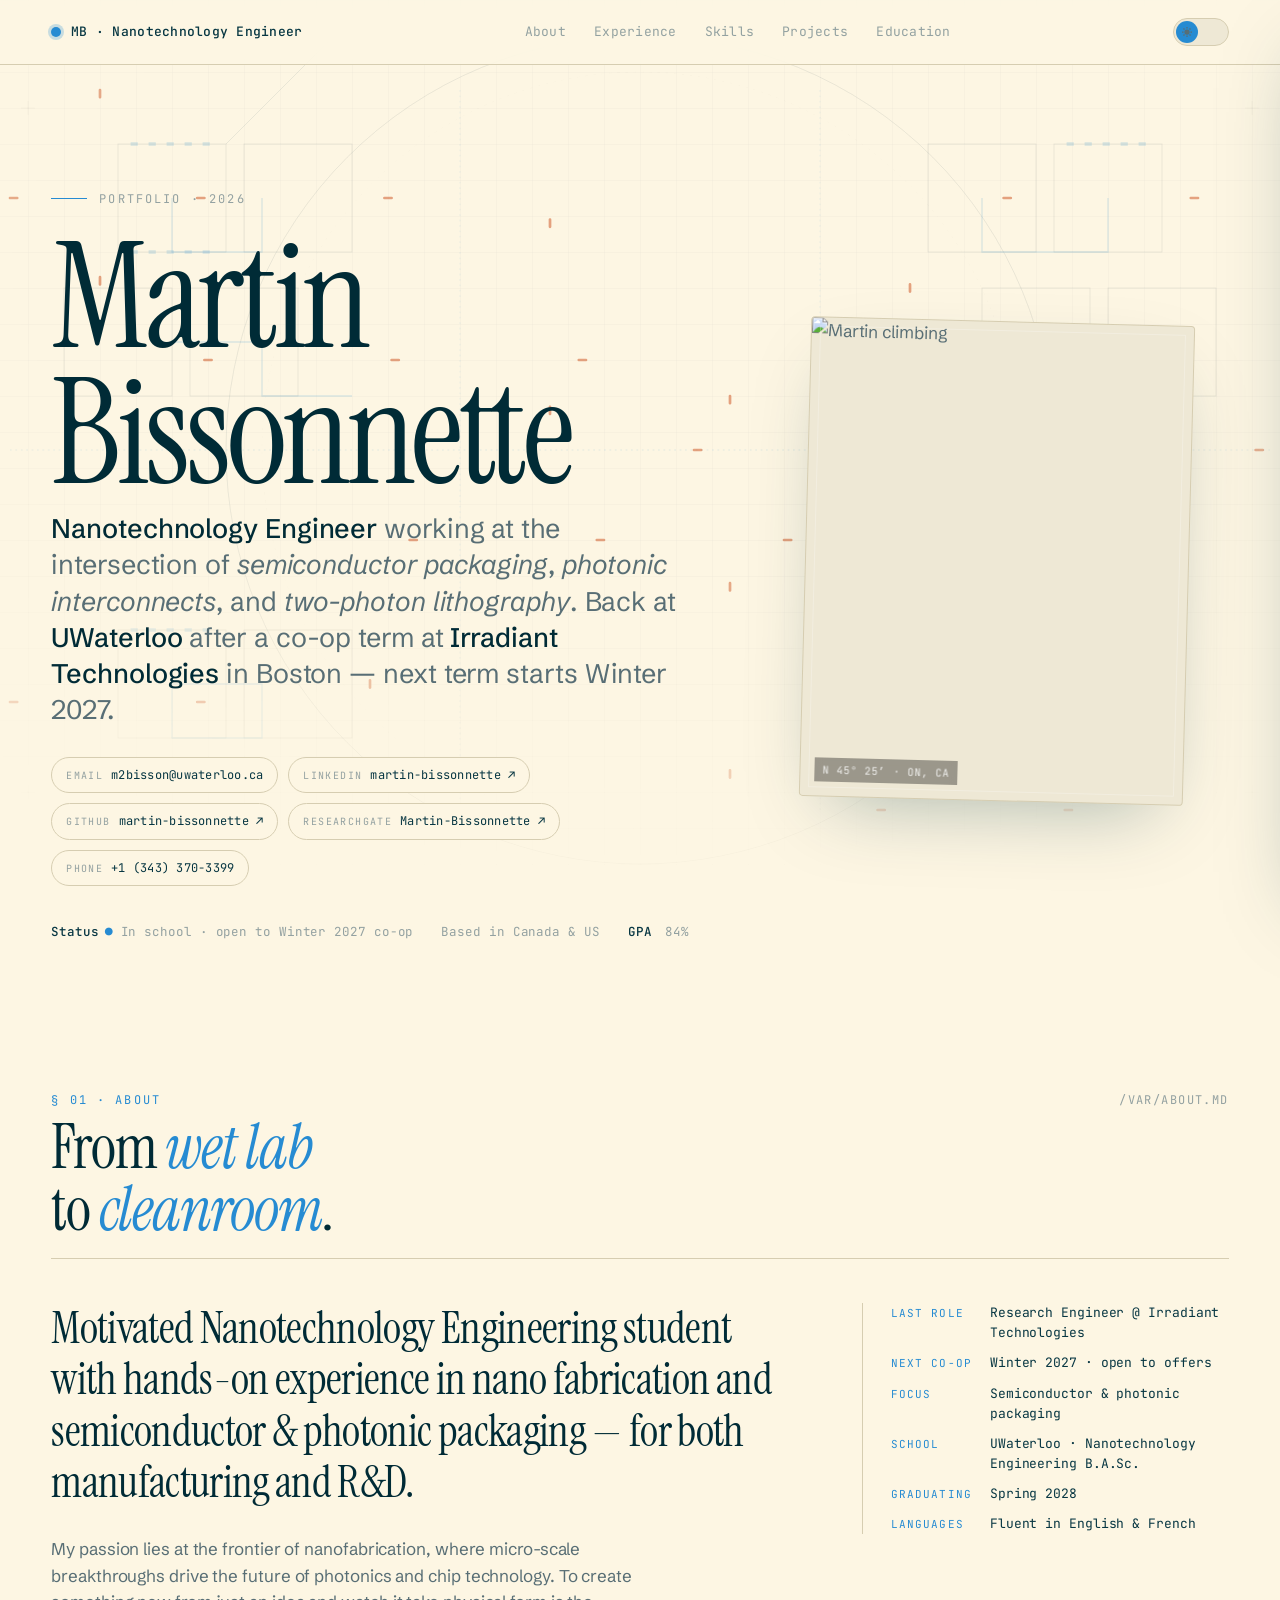
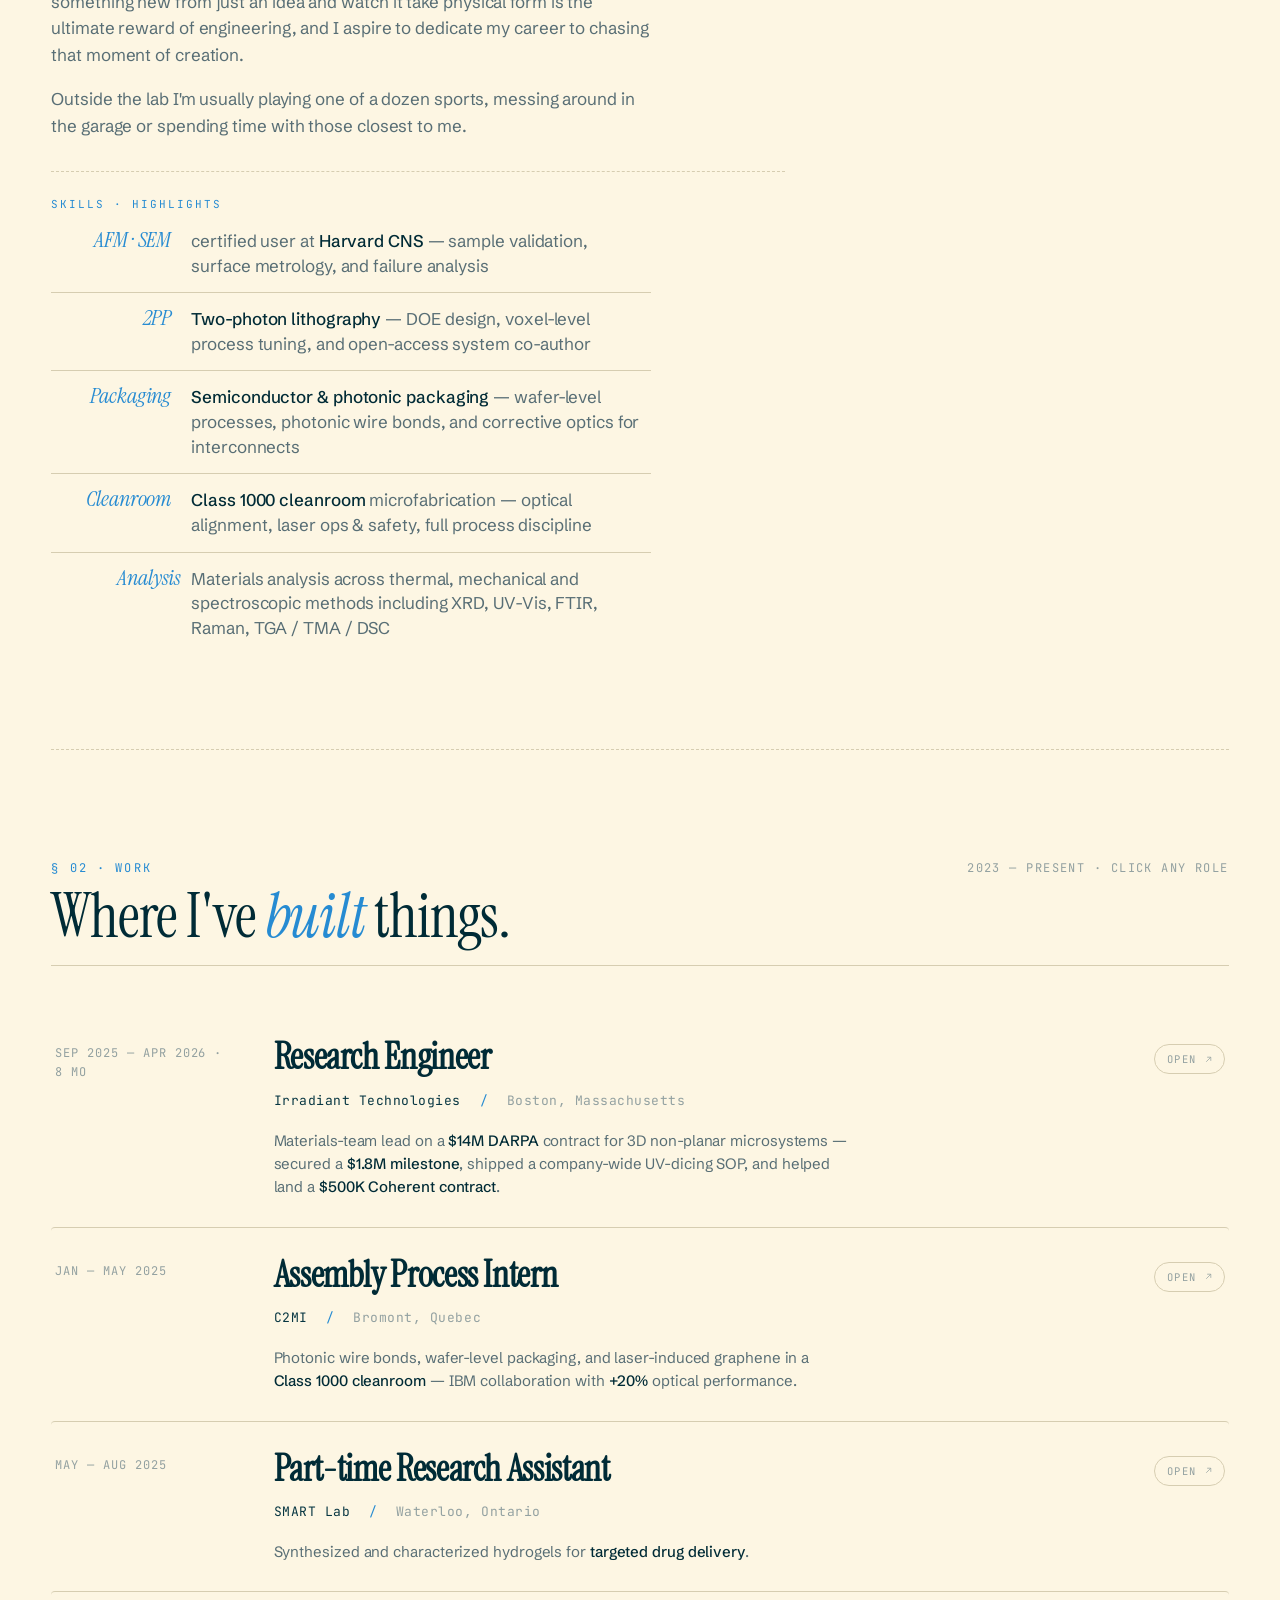
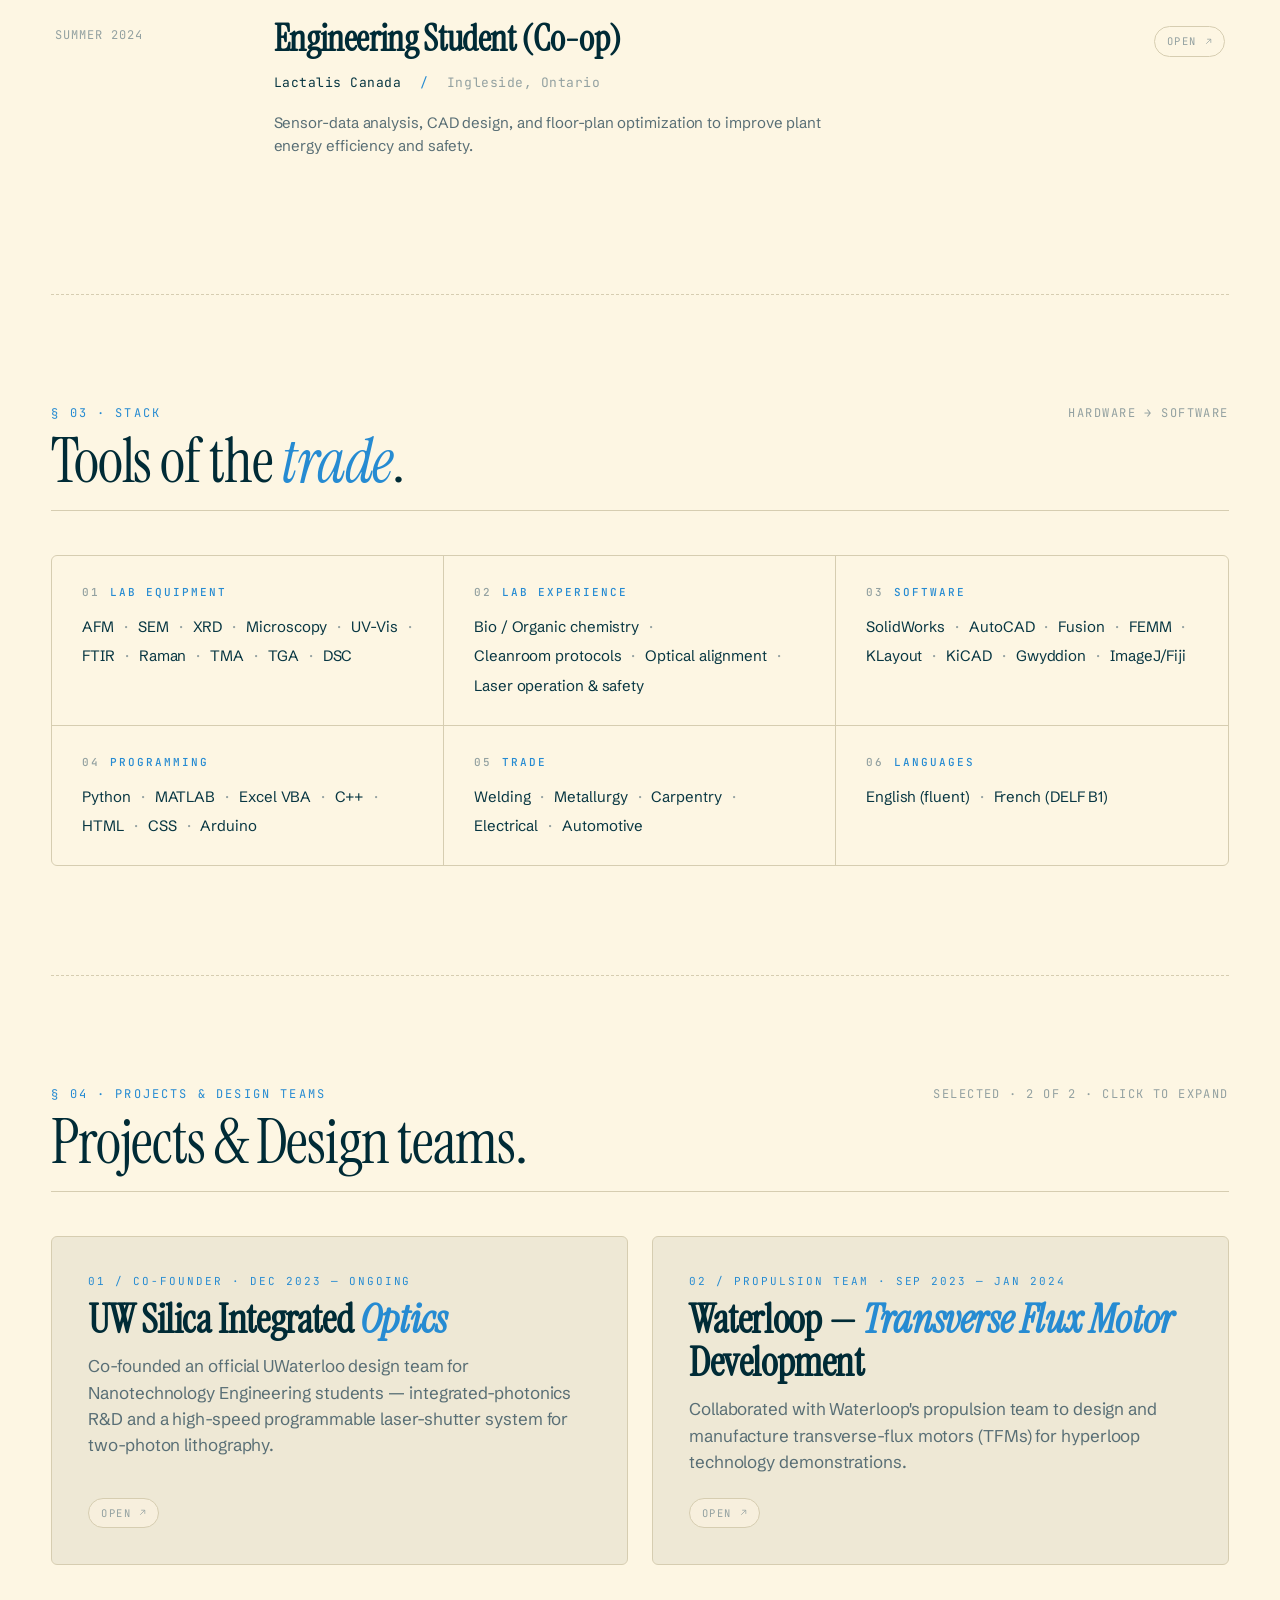
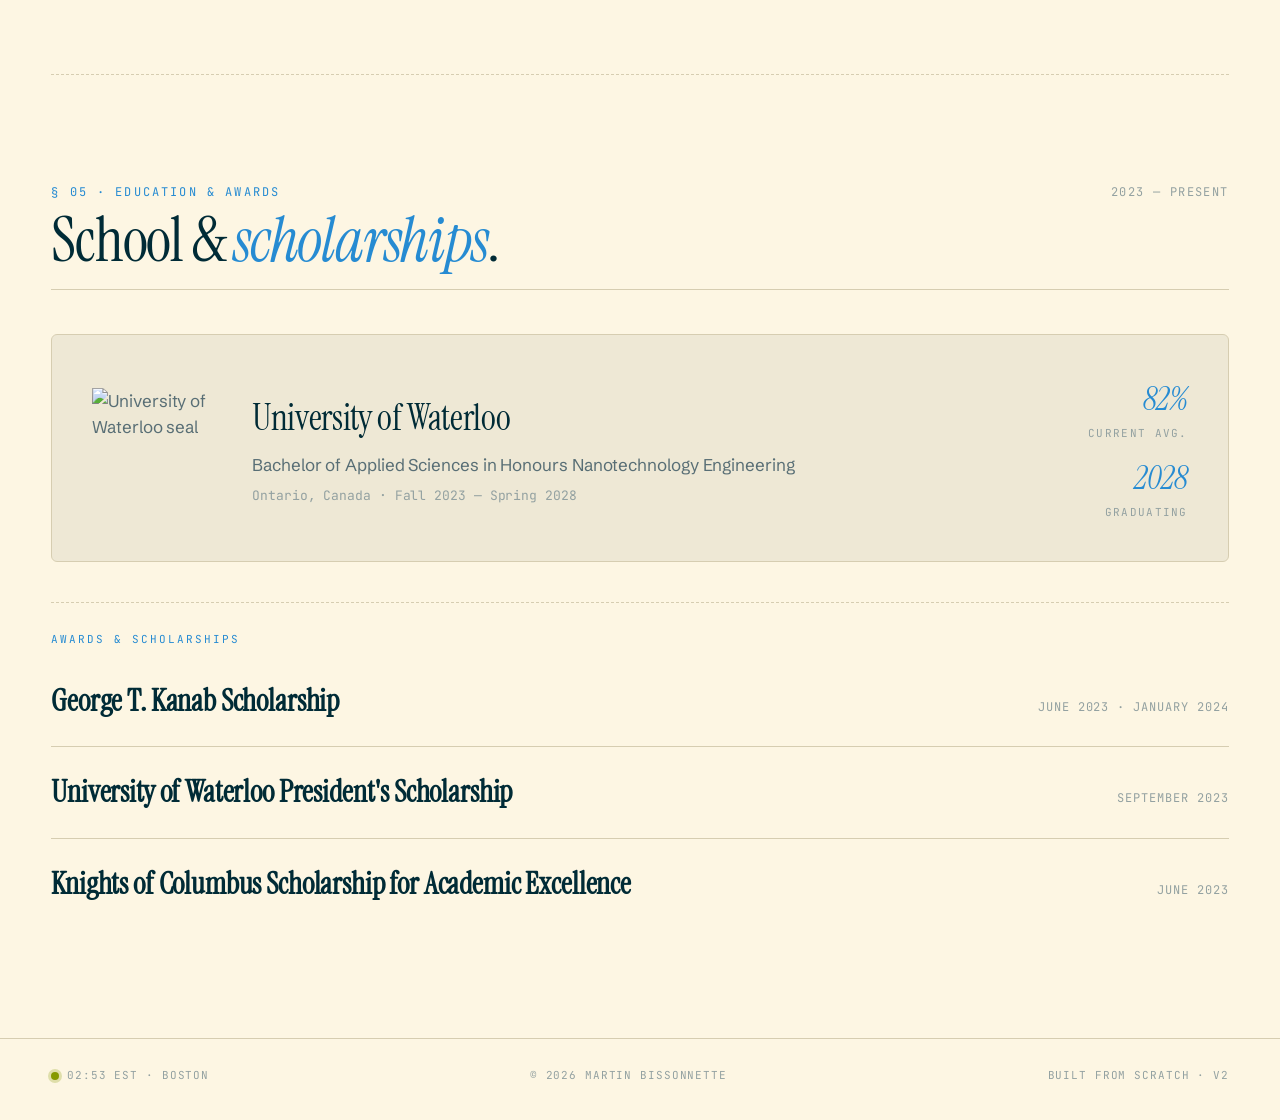
==== index.html @ 4c874212 "Attempt #2" ====
<!DOCTYPE html>
<html lang="en" data-theme="light">
<head>
<meta charset="UTF-8" />
<meta name="viewport" content="width=device-width, initial-scale=1.0" />
<title>Martin Bissonnette — Nanotechnology Engineer</title>
<meta name="description" content="Portfolio of Martin Bissonnette, Nanotechnology Engineer working on semiconductor packaging, photonics, and two-photon lithography." />
<link rel="preconnect" href="https://fonts.googleapis.com" />
<link rel="preconnect" href="https://fonts.gstatic.com" crossorigin />
<link href="https://fonts.googleapis.com/css2?family=Instrument+Serif:ital@0;1&family=JetBrains+Mono:wght@400;500&family=Schibsted+Grotesk:wght@400;500;600&display=swap" rel="stylesheet" />
<link rel="stylesheet" href="styles.css" />
</head>
<body>

<!-- ============================================================
     ANIMATED WAFER / IC BACKGROUND
     ============================================================ -->
<div class="bg-wafer" aria-hidden="true">
  <svg viewBox="0 0 1600 1000" preserveAspectRatio="xMidYMid slice">
    <defs>
      <pattern id="grid" width="40" height="40" patternUnits="userSpaceOnUse">
        <path d="M 40 0 L 0 0 0 40" class="stroke" stroke-width="0.5" />
      </pattern>
      <pattern id="dots" width="80" height="80" patternUnits="userSpaceOnUse">
        <circle cx="40" cy="40" r="1" fill="var(--pattern-stroke)" />
      </pattern>
    </defs>

    <!-- subtle grid -->
    <rect width="1600" height="1000" fill="url(#grid)" />

    <!-- WAFER (huge circle) -->
    <g transform="translate(800,500)">
      <circle r="460" class="die" stroke-width="1" />
      <circle r="420" class="die" stroke-width="0.5" stroke-dasharray="3 6" opacity="0.5" />
      <line x1="-460" y1="-340" x2="-340" y2="-460" class="die" stroke-width="1" />
    </g>

    <!-- IC DIES grid -->
    <g class="die" stroke-width="1">
      <!-- Row 1 -->
      <rect x="220"  y="160"  width="120" height="120" />
      <rect x="360"  y="160"  width="120" height="120" />
      <rect x="1120" y="160"  width="120" height="120" />
      <rect x="1260" y="160"  width="120" height="120" />
      <!-- Row 2 -->
      <rect x="160"  y="320"  width="120" height="120" />
      <rect x="300"  y="320"  width="120" height="120" />
      <rect x="1180" y="320"  width="120" height="120" />
      <rect x="1320" y="320"  width="120" height="120" />
      <!-- Row 3 -->
      <rect x="220"  y="700"  width="120" height="120" />
      <rect x="360"  y="700"  width="120" height="120" />
      <rect x="1120" y="700"  width="120" height="120" />
      <rect x="1260" y="700"  width="120" height="120" />
    </g>

    <!-- IC pin pads -->
    <g class="pad">
      <!-- top row pads on die at 220,160 -->
      <g transform="translate(220,160)">
        <rect x="14" y="-2" width="8" height="4" /><rect x="34" y="-2" width="8" height="4" /><rect x="54" y="-2" width="8" height="4" /><rect x="74" y="-2" width="8" height="4" /><rect x="94" y="-2" width="8" height="4" />
        <rect x="14" y="118" width="8" height="4" /><rect x="34" y="118" width="8" height="4" /><rect x="54" y="118" width="8" height="4" /><rect x="74" y="118" width="8" height="4" /><rect x="94" y="118" width="8" height="4" />
      </g>
      <g transform="translate(1260,160)">
        <rect x="14" y="-2" width="8" height="4" /><rect x="34" y="-2" width="8" height="4" /><rect x="54" y="-2" width="8" height="4" /><rect x="74" y="-2" width="8" height="4" /><rect x="94" y="-2" width="8" height="4" />
      </g>
      <g transform="translate(220,700)">
        <rect x="14" y="-2" width="8" height="4" /><rect x="34" y="-2" width="8" height="4" /><rect x="54" y="-2" width="8" height="4" /><rect x="74" y="-2" width="8" height="4" /><rect x="94" y="-2" width="8" height="4" />
      </g>
    </g>

    <!-- TRACES (interconnect) -->
    <g class="trace" stroke-width="1.4" fill="none">
      <path d="M 280 220 L 280 280 L 380 280 L 380 220" />
      <path d="M 280 380 L 380 380 L 380 440 L 480 440" />
      <path d="M 1180 220 L 1180 280 L 1320 280 L 1320 220" />
      <path d="M 1240 380 L 1240 480 L 1180 480 L 1180 700" />
      <path d="M 280 760 L 380 760 L 380 820 L 280 820 Z" />
      <path d="M 100 500 L 1500 500" stroke-dasharray="2 4" opacity="0.5" />
      <path d="M 600 100 L 600 900" stroke-dasharray="2 4" opacity="0.4" />
      <path d="M 1000 100 L 1000 900" stroke-dasharray="2 4" opacity="0.4" />
    </g>

    <!-- ANIMATED PULSES traveling along bus lines -->
    <g fill="none" stroke-width="3" stroke-linecap="round">
      <path class="pulse"   d="M 100 220 L 700 220 L 700 500 L 1500 500" />
      <path class="pulse b" d="M 100 780 L 500 780 L 500 600 L 1100 600 L 1100 220 L 1500 220" />
      <path class="pulse c" d="M 200 100 L 200 400 L 900 400 L 900 900 L 1400 900" />
    </g>

    <!-- crosshair markers -->
    <g class="die" stroke-width="1" opacity="0.6">
      <g transform="translate(120,120)"><line x1="-8" x2="8" y1="0" y2="0" /><line x1="0" x2="0" y1="-8" y2="8" /></g>
      <g transform="translate(1480,120)"><line x1="-8" x2="8" y1="0" y2="0" /><line x1="0" x2="0" y1="-8" y2="8" /></g>
      <g transform="translate(120,880)"><line x1="-8" x2="8" y1="0" y2="0" /><line x1="0" x2="0" y1="-8" y2="8" /></g>
      <g transform="translate(1480,880)"><line x1="-8" x2="8" y1="0" y2="0" /><line x1="0" x2="0" y1="-8" y2="8" /></g>
    </g>
  </svg>
</div>

<!-- ============================================================
     NAV
     ============================================================ -->
<nav class="nav">
  <a class="nav__brand" href="#top">
    <span class="dot" aria-hidden="true"></span>
    <span>MB · Nanotechnology Engineer</span>
  </a>
  <div class="nav__links">
    <a href="#about">About</a>
    <a href="#experience">Experience</a>
    <a href="#skills">Skills</a>
    <a href="#projects">Projects</a>
    <a href="#education">Education</a>
  </div>
  <div class="nav__right">
    <button class="theme-toggle" data-theme-toggle aria-label="Toggle theme">
      <span class="theme-toggle__thumb">
        <svg class="sun" viewBox="0 0 24 24" fill="none" stroke="currentColor" stroke-width="2.5"><circle cx="12" cy="12" r="4" fill="currentColor" /><g><line x1="12" y1="2" x2="12" y2="5"/><line x1="12" y1="19" x2="12" y2="22"/><line x1="2" y1="12" x2="5" y2="12"/><line x1="19" y1="12" x2="22" y2="12"/><line x1="4.93" y1="4.93" x2="7.05" y2="7.05"/><line x1="16.95" y1="16.95" x2="19.07" y2="19.07"/><line x1="4.93" y1="19.07" x2="7.05" y2="16.95"/><line x1="16.95" y1="7.05" x2="19.07" y2="4.93"/></g></svg>
        <svg class="moon" viewBox="0 0 24 24" fill="currentColor"><path d="M21 12.8A9 9 0 1111.2 3a7 7 0 009.8 9.8z"/></svg>
      </span>
    </button>
  </div>
</nav>

<div class="page" id="top">

<!-- ============================================================
     HERO
     ============================================================ -->
<header class="hero">
  <div class="hero__row">
    <div class="hero__left">
      <div class="hero__eyebrow">Portfolio · 2026</div>
      <h1 class="hero__name">Martin<br/>Bissonnette</h1>
      <p class="hero__sub">
        <strong>Nanotechnology Engineer</strong> working at the intersection of
        <em>semiconductor packaging</em>, <em>photonic interconnects</em>, and
        <em>two-photon lithography</em>. Back at <strong>UWaterloo</strong> after a
        co-op term at <strong>Irradiant Technologies</strong> in Boston — next term
        starts Winter 2027.
      </p>
      <div class="hero__contacts">
        <a class="chip" href="mailto:m2bisson@uwaterloo.ca">
          <span class="chip__k">email</span>
          <span class="chip__v">m2bisson@uwaterloo.ca</span>
        </a>
        <a class="chip" href="https://linkedin.com/in/martin-bissonnette" target="_blank" rel="noopener">
          <span class="chip__k">linkedin</span>
          <span class="chip__v">martin-bissonnette ↗</span>
        </a>
        <a class="chip" href="https://github.com/martin-bissonnette" target="_blank" rel="noopener">
          <span class="chip__k">github</span>
          <span class="chip__v">martin-bissonnette ↗</span>
        </a>
        <a class="chip" href="https://www.researchgate.net/profile/Martin-Bissonnette" target="_blank" rel="noopener">
          <span class="chip__k">researchgate</span>
          <span class="chip__v">Martin-Bissonnette ↗</span>
        </a>
        <a class="chip" href="tel:+13433703399">
          <span class="chip__k">phone</span>
          <span class="chip__v">+1 (343) 370-3399</span>
        </a>
      </div>
      <div class="hero__meta">
        <span class="kv"><b>Status</b><span class="dot">●</span> In school · open to Winter 2027 co-op</span>
        <span class="kv">Based in Canada &amp; US</span>
        <span class="kv"><b>GPA</b> 84%</span>
      </div>
    </div>

    <figure class="hero__photo">
      <img src="https://martin-bissonnette.github.io/Portfolio-Website/images/martin_climbing_cropped.jpg" alt="Martin climbing" />
      <figcaption class="photo-cap">N 45° 25′ · ON, CA</figcaption>
    </figure>
  </div>
</header>

<!-- ============================================================
     SECTIONS (reorderable)
     ============================================================ -->
<div data-sections-root>

  <!-- ABOUT -->
  <section id="about" data-section="about" data-screen-label="About" class="reveal">
    <div class="section-head">
      <div>
        <div class="section-head__num">§ 01 · ABOUT</div>
        <h2 class="section-head__title">From <em>wet lab</em><br/>to <em>cleanroom</em>.</h2>
      </div>
      <div class="section-head__right">/var/about.md</div>
    </div>

    <div class="about__grid">
      <div>
        <p class="about__lede">Motivated Nanotechnology Engineering student with hands-on experience in nano fabrication and semiconductor &amp; photonic packaging — for both manufacturing and R&amp;D.</p>
        <div class="about__body">
          <p>My passion lies at the frontier of nanofabrication, where micro-scale breakthroughs drive the future of photonics and chip technology. To create something new from just an idea and watch it take physical form is the ultimate reward of engineering, and I aspire to dedicate my career to chasing that moment of creation.</p>
          <p>Outside the lab I'm usually playing one of a dozen sports, messing around in the garage or spending time with those closest to me.</p>

          <div class="highlights">
            <div class="highlights__head">Skills · Highlights</div>
            <ul class="highlights__list">
              <li>
                <span class="highlights__num">AFM · SEM</span>
                <span class="highlights__txt">certified user at <strong>Harvard CNS</strong> — sample validation, surface metrology, and failure analysis</span>
              </li>
              <li>
                <span class="highlights__num">2PP</span>
                <span class="highlights__txt"><strong>Two-photon lithography</strong> — DOE design, voxel-level process tuning, and open-access system co-author</span>
              </li>
              <li>
                <span class="highlights__num">Packaging</span>
                <span class="highlights__txt"><strong>Semiconductor &amp; photonic packaging</strong> — wafer-level processes, photonic wire bonds, and corrective optics for interconnects</span>
              </li>
              <li>
                <span class="highlights__num">Cleanroom</span>
                <span class="highlights__txt"><strong>Class 1000 cleanroom</strong> microfabrication — optical alignment, laser ops &amp; safety, full process discipline</span>
              </li>
              <li>
                <span class="highlights__num" style="width: 130px">Analysis</span>
                <span class="highlights__txt">Materials analysis across thermal, mechanical and spectroscopic methods including XRD, UV-Vis, FTIR, Raman, TGA / TMA / DSC</span>
              </li>
            </ul>
          </div>
        </div>
      </div>
      <aside class="about__aside">
        <dl>
          <dt>last role</dt>      <dd>Research Engineer @ Irradiant Technologies</dd>
          <dt>next co-op</dt>     <dd>Winter 2027 · open to offers</dd>
          <dt>focus</dt>          <dd>Semiconductor &amp; photonic packaging</dd>
          <dt>school</dt>         <dd>UWaterloo · Nanotechnology Engineering B.A.Sc.</dd>
          <dt>graduating</dt>     <dd>Spring 2028</dd>
          <dt>languages</dt>      <dd>Fluent in English &amp; French</dd>
        </dl>
      </aside>
    </div>
  </section>

  <!-- EXPERIENCE -->
  <section id="experience" data-section="experience" data-screen-label="Experience" class="reveal">
    <div class="section-head">
      <div>
        <div class="section-head__num">§ 02 · WORK</div>
        <h2 class="section-head__title">Where I've <em>built</em> things.</h2>
      </div>
      <div class="section-head__right">2023 — present · click any role</div>
    </div>

    <div class="exp">
      <article class="exp__item" data-expand role="button" tabindex="0" aria-label="Open Research Engineer at Irradiant Technologies">
        <div class="exp__when">Sep 2025 — Apr 2026 · 8 mo</div>
        <div class="exp__brief">
          <h3 class="exp__role">Research Engineer</h3>
          <p class="exp__company">Irradiant Technologies <span class="sep">/</span> <span class="loc">Boston, Massachusetts</span></p>
          <p class="exp__summary">Materials-team lead on a <strong>$14M DARPA</strong> contract for 3D non-planar microsystems — secured a <strong>$1.8M milestone</strong>, shipped a company-wide UV-dicing SOP, and helped land a <strong>$500K Coherent contract</strong>.</p>
        </div>
        <span class="exp__cue" aria-hidden="true"><span>Open</span><svg viewBox="0 0 24 24" fill="none" stroke="currentColor" stroke-width="1.6"><path d="M7 17L17 7M9 7h8v8"/></svg></span>
        <template class="exp__details">
          <div class="exp__stats">
            <div class="exp__stat"><b>$14M</b><span>DARPA contract</span></div>
            <div class="exp__stat"><b>$1.8M</b><span>milestone secured</span></div>
            <div class="exp__stat"><b>$500K</b><span>Coherent contract</span></div>
            <div class="exp__stat"><b>10×</b><span>yield &amp; throughput</span></div>
            <div class="exp__stat"><b>1 wk → 3 d</b><span>process time</span></div>
          </div>
          <ul class="exp__bullets">
            <li>Joined the <strong>materials team</strong> supporting a <strong>$14M DARPA-funded</strong> program on the development of 3D non-planar microsystems — primary role: designing and printing conductive silver microstructures.</li>
            <li>Became a primary operator of Irradiant's <strong>point-scan lithography system</strong>, and independently implemented a <strong>stitching feature</strong> (with companion visualizer &amp; full file-generation documentation) that enabled large multi-FOV prints — a capability that did not exist before my arrival.</li>
            <li>Performed <strong>AFM &amp; SEM</strong> surface-roughness measurements at <strong>Harvard CNS</strong> that directly secured a <strong>$1.8M DARPA milestone</strong>; processed and analyzed data in Gwyddion and Fiji.</li>
            <li>Co-led automation of post-processing with an <strong>Opentrons OT-2</strong> — designed and 3D-printed custom hardware fixtures, validated chemical compatibility with our reagents, and reduced experimental turnaround from <strong>one week to three days</strong>. The rig is now used company-wide.</li>
            <li>Researched and proposed a <strong>low-cost UV dicing</strong> process for our brittle nanoporous-glass scaffold — independent investigation that became Irradiant's <strong>standard operating procedure</strong> for precision cutting across the company.</li>
            <li>Developed novel <strong>semiconductor packaging</strong> methods for proprietary nano-porous scaffold materials — pushed yield &amp; throughput <strong>10×</strong> and helped land a <strong>$500K Coherent contract</strong>.</li>
            <li>Designed and printed <strong>RF antennas</strong> as demonstrators for a new government grant application; the designs continue to be used across grant submissions.</li>
            <li>Owned the <strong>optical design implementation</strong> for a large customer-facing project alongside the metrology &amp; optics teams — built a system to measure photonic-waveguide insertion losses and contributed to corrective optics shipping into <strong>Nvidia, Coherent, and Corning</strong> data-center products.</li>
            <li>Co-authored a low-cost open-access <strong>two-photon lithography</strong> system for academic research (ResearchGate).</li>
          </ul>
          <div class="exp__tags">
            <span>DARPA</span><span>AFM</span><span>SEM</span><span>Harvard CNS</span><span>Point-scan DLW</span><span>Stitching</span><span>Opentrons</span><span>UV dicing</span><span>RF antennas</span><span>Optics</span><span>Gwyddion</span><span>Fiji</span>
          </div>

          <div class="exp__ref-block">
            <div class="exp__ref-head">
              <div class="exp__ref-logo">
                <img src="https://martin-bissonnette.github.io/Portfolio-Website/images/irradiant_logo.png" alt="Irradiant Technologies" />
              </div>
              <span class="exp__ref-label">What they said</span>
            </div>

            <p class="slideout__section-label">Co-op review #1 · End of Term</p>
            <p class="slideout__para">
              "Martin has played a key role in the success of deliverables for Irradiant's
              high-value projects, including a <strong>$14 million DARPA effort</strong>. He excels
              not only within his primary discipline of nanotechnology, but also regularly
              makes contributions to our mechanical engineering department. He approaches
              problems independently, develops experiments without the need for guidance,
              and consistently provides solutions that have been adopted by our materials
              team. Martin is dependable, very quick to learn, and always delivers beyond
              expectations."
            </p>

            <p class="slideout__section-label">Co-op review #2 · End of Term</p>
            <p class="slideout__para">
              "Martin has been an invaluable member of our team, making significant
              contributions to the materials, mechanical, and metrology departments over
              the course of his co-op. His work was crucial for meeting important
              milestones, including a <strong>multi-million dollar DARPA award</strong>. He is an
              excellent communicator and team-player, capable of working independently
              and conducting research at the <strong>PhD level</strong>. Overall, his performance has
              far exceeded expectation, he's very bright and enthusiastic — we'd love for
              him to return."
            </p>

            <p class="slideout__section-label">Letter of Support · Co-op Student of the Year</p>
            <p class="slideout__para">
              "Soon after starting his work term, Martin quickly became one of the primary
              operators of our <strong>point-scan lithography system</strong> … he independently
              implemented a <strong>stitching feature</strong> that enabled the printing of large
              structures by combining multiple fields of view, a capability that did not exist
              prior to his arrival … Martin continued to perform prints for our DARPA
              milestones while developing these tools, and conducted surface roughness
              measurements that directly allowed for the securement of a <strong>$1.8 million
              milestone</strong>."
            </p>
            <p class="slideout__para">
              "Perhaps one of Martin's most long-lasting contributions came in an area
              entirely separate from his main duties. Fine processing and precision cutting
              of our nanoporous glass scaffold has been a long standing challenge for the
              company … Martin independently researched this problem and proposed the
              use of a low-cost UV dicing tool capable of making such precision cuts
              within the scaffold. <strong>The process has since been extended to the whole of the
              company, and has become our standard operating procedure.</strong>"
            </p>
            <p class="slideout__para">
              "In his eight months, Martin consistently performed far above the level
              expected of a co-op student. He is an excellent communicator, a reliable and
              supportive teammate, and has a skill for finding and implementing practical
              solutions. Overall, he has been a pleasure to work with, and <strong>I recommend
              him for this award without reservation</strong>."
            </p>
            <p class="ref__attrib">— Sheilan Sinjari · VP of Materials, Irradiant Technologies</p>
          </div>
        </template>
      </article>

      <article class="exp__item" data-expand role="button" tabindex="0" aria-label="Open Assembly Process Intern at C2MI">
        <div class="exp__when">Jan — May 2025</div>
        <div class="exp__brief">
          <h3 class="exp__role">Assembly Process Intern</h3>
          <p class="exp__company">C2MI <span class="sep">/</span> <span class="loc">Bromont, Quebec</span></p>
          <p class="exp__summary">Photonic wire bonds, wafer-level packaging, and laser-induced graphene in a <strong>Class 1000 cleanroom</strong> — IBM collaboration with <strong>+20%</strong> optical performance.</p>
        </div>
        <span class="exp__cue" aria-hidden="true"><span>Open</span><svg viewBox="0 0 24 24" fill="none" stroke="currentColor" stroke-width="1.6"><path d="M7 17L17 7M9 7h8v8"/></svg></span>
        <template class="exp__details">
          <ul class="exp__bullets">
            <li>Performed microfabrication and testing in a <strong>Class 1000 cleanroom</strong> on semiconductor and optical packaging tools.</li>
            <li>R&amp;D on photonic wire bonds as an alternative interconnect method — in collaboration with IBM. <strong>+20%</strong> optical performance.</li>
            <li>Created a procedure for laser-induced graphene patterns for electroplating as a novel PCB-creation method.</li>
            <li>Documented &amp; tested wafer-level packaging — embedding chips into remolded wafers for higher package density.</li>
            <li>Characterized materials &amp; assembly quality via microscopy, spectroscopy, and electro-mechanical analysis.</li>
          </ul>
          <div class="exp__tags">
            <span>Cleanroom</span><span>Photonic wire bonds</span><span>Wafer-level packaging</span><span>IBM collab</span>
          </div>

          <div class="exp__ref-block">
            <div class="exp__ref-head">
              <div class="exp__ref-logo">
                <img src="https://martin-bissonnette.github.io/Portfolio-Website/images/c2mi_logo.png" alt="C2MI" />
              </div>
              <span class="exp__ref-label">What they said</span>
            </div>

            <p class="slideout__section-label">Technological Agility</p>
            <p class="slideout__para">
              "Martin has proven to be very efficient with new equipment, processes and
              technology. Using acquired skills to integrate to new activities. <strong>It is not all
              students that could manipulate with ease the amount of technology mastered
              by Martin in an internship period.</strong>"
            </p>

            <p class="slideout__section-label">Self Management</p>
            <p class="slideout__para">
              "Very disciplined to complete tasks. Curious and critical about the previous
              results, suggests new tests to complete DOEs. <strong>When no explicit activities are
              given, Martin seeks out to get new ones.</strong>"
            </p>

            <p class="slideout__section-label">Overall</p>
            <p class="slideout__para">
              "We are very satisfied with Martin's internship. He delivered quality work on
              all of the activities that were given to him. Showed high curiosity and interest
              in a variety of fields. Very thorough in his approach. Looking for new
              challenges when there are downtimes. <strong>The work done will be helpful for the
              team and future innovation at C2MI.</strong>"
            </p>
            <p class="ref__attrib">— Etienne Pelletier · Advanced Packaging Development, C2MI</p>
          </div>
        </template>
      </article>

      <article class="exp__item" data-expand role="button" tabindex="0" aria-label="Open Part-time Research Assistant at SMART Lab">
        <div class="exp__when">May — Aug 2025</div>
        <div class="exp__brief">
          <h3 class="exp__role">Part-time Research Assistant</h3>
          <p class="exp__company">SMART Lab <span class="sep">/</span> <span class="loc">Waterloo, Ontario</span></p>
          <p class="exp__summary">Synthesized and characterized hydrogels for <strong>targeted drug delivery</strong>.</p>
        </div>
        <span class="exp__cue" aria-hidden="true"><span>Open</span><svg viewBox="0 0 24 24" fill="none" stroke="currentColor" stroke-width="1.6"><path d="M7 17L17 7M9 7h8v8"/></svg></span>
        <template class="exp__details">
          <ul class="exp__bullets">
            <li>Synthesized hydrogels using sterile wet-lab techniques.</li>
            <li>Quantitative material characterization to tailor hydrogel properties for <strong>targeted drug delivery</strong>.</li>
          </ul>
          <div class="exp__tags">
            <span>Hydrogels</span><span>Drug delivery</span><span>Wet lab</span>
          </div>
        </template>
      </article>

      <article class="exp__item" data-expand role="button" tabindex="0" aria-label="Open Engineering Student Co-op at Lactalis Canada">
        <div class="exp__when">Summer 2024</div>
        <div class="exp__brief">
          <h3 class="exp__role">Engineering Student (Co-op)</h3>
          <p class="exp__company">Lactalis Canada <span class="sep">/</span> <span class="loc">Ingleside, Ontario</span></p>
          <p class="exp__summary">Sensor-data analysis, CAD design, and floor-plan optimization to improve plant energy efficiency and safety.</p>
        </div>
        <span class="exp__cue" aria-hidden="true"><span>Open</span><svg viewBox="0 0 24 24" fill="none" stroke="currentColor" stroke-width="1.6"><path d="M7 17L17 7M9 7h8v8"/></svg></span>
        <template class="exp__details">
          <ul class="exp__bullets">
            <li>Built a data-analysis program for sensor data — optimized heat-exchanger placement and improved energy efficiency.</li>
            <li>CAD design for parts &amp; full floor plans; analyzed processing rates to find bottlenecks and quantify cost savings.</li>
            <li>Optimized equipment safeguard designs to ensure regulatory compliance &amp; worker safety.</li>
          </ul>
          <div class="exp__tags">
            <span>CAD</span><span>Python</span><span>Process optimization</span>
          </div>

          <div class="exp__ref-block">
            <div class="exp__ref-head">
              <div class="exp__ref-logo">
                <img class="no-invert" src="https://martin-bissonnette.github.io/Portfolio-Website/images/lactalis_logo.svg" alt="Lactalis Canada" />
              </div>
              <span class="exp__ref-label">What they said</span>
            </div>

            <p class="slideout__section-label">End of Term Review</p>
            <p class="slideout__para">
              "Martin has <strong>exceeded expectations</strong> while self-managing and assisting the
              team with its goals and objectives."
            </p>
            <p class="ref__attrib">— Joe Burke · Head of Engineering, Lactalis Canada</p>
          </div>
        </template>
      </article>
    </div>
  </section>

  <!-- SKILLS -->
  <section id="skills" data-section="skills" data-screen-label="Skills" class="reveal">
    <div class="section-head">
      <div>
        <div class="section-head__num">§ 03 · STACK</div>
        <h2 class="section-head__title">Tools of the <em>trade</em>.</h2>
      </div>
      <div class="section-head__right">Hardware → Software</div>
    </div>

    <div class="skills">
      <div class="skill-cat">
        <h3><span class="ix">01</span> Lab Equipment</h3>
        <ul>
          <li>AFM</li><li>SEM</li><li>XRD</li><li>Microscopy</li>
          <li>UV-Vis</li><li>FTIR</li><li>Raman</li>
          <li>TMA</li><li>TGA</li><li>DSC</li>
        </ul>
      </div>
      <div class="skill-cat">
        <h3><span class="ix">02</span> Lab Experience</h3>
        <ul>
          <li>Bio / Organic chemistry</li><li>Cleanroom protocols</li>
          <li>Optical alignment</li><li>Laser operation &amp; safety</li>
        </ul>
      </div>
      <div class="skill-cat">
        <h3><span class="ix">03</span> Software</h3>
        <ul>
          <li>SolidWorks</li><li>AutoCAD</li><li>Fusion</li><li>FEMM</li>
          <li>KLayout</li><li>KiCAD</li><li>Gwyddion</li><li>ImageJ/Fiji</li>
        </ul>
      </div>
      <div class="skill-cat">
        <h3><span class="ix">04</span> Programming</h3>
        <ul>
          <li>Python</li><li>MATLAB</li><li>Excel VBA</li>
          <li>C++</li><li>HTML</li><li>CSS</li><li>Arduino</li>
        </ul>
      </div>
      <div class="skill-cat">
        <h3><span class="ix">05</span> Trade</h3>
        <ul>
          <li>Welding</li><li>Metallurgy</li><li>Carpentry</li>
          <li>Electrical</li><li>Automotive</li>
        </ul>
      </div>
      <div class="skill-cat">
        <h3><span class="ix">06</span> Languages</h3>
        <ul>
          <li>English (fluent)</li><li>French (DELF B1)</li>
        </ul>
      </div>
    </div>
  </section>

  <!-- PROJECTS -->
  <section id="projects" data-section="projects" data-screen-label="Projects" class="reveal">
    <div class="section-head">
      <div>
        <div class="section-head__num">§ 04 · PROJECTS &amp; DESIGN TEAMS</div>
        <h2 class="section-head__title">Projects &amp; Design teams.</h2>
      </div>
      <div class="section-head__right">Selected · 2 of 2 · click to expand</div>
    </div>

    <div class="projects">
      <article class="project" data-expand role="button" tabindex="0" aria-label="Open UW Silica Integrated Optics">
        <div class="project__num">01 / Co-founder · Dec 2023 — Ongoing</div>
        <h3 class="project__title">UW Silica Integrated <em>Optics</em></h3>
        <p class="project__desc">
          Co-founded an official UWaterloo design team for Nanotechnology Engineering
          students — integrated-photonics R&amp;D and a high-speed programmable
          laser-shutter system for two-photon lithography.
        </p>
        <span class="project__cue" aria-hidden="true"><span>Open</span><svg viewBox="0 0 24 24" fill="none" stroke="currentColor" stroke-width="1.6"><path d="M7 17L17 7M9 7h8v8"/></svg></span>
        <template class="project__details">
          <div class="project__visual project__visual--logo project__visual--uwsio">
            <img src="images/uwsio_logo.png" alt="University of Waterloo Silica Integrated Optics logo" />
          </div>

          <p class="slideout__section-label">Overview</p>
          <p class="slideout__para">
            Co-founded an official University of Waterloo design team aimed specifically
            at Nanotechnology Engineering students. The team focuses on integrated
            photonics research and development, providing hands-on experience that
            bridges the gap between theoretical knowledge and practical applications.
          </p>

          <p class="slideout__section-label">Leadership Role</p>
          <p class="slideout__para">
            As co-founder, I established the team structure, recruited members, and
            defined research objectives. Led the initiative to gain <strong>official
            university recognition</strong> and access to laboratory facilities at the
            University of Waterloo.
          </p>

          <p class="slideout__section-label">Technical Projects</p>
          <ul class="exp__bullets">
            <li>Led research and fabrication of a <strong>high-speed programmable laser-shutter system</strong> using Arduino and custom hardware components.</li>
            <li>Actively working in the optics lab running <strong>DOEs (design of experiments)</strong> to find optimal laser parameters for desired voxel creation.</li>
            <li>Developing techniques for <strong>voxel creation inside of bulk SiO2</strong>.</li>
            <li>Establishing laboratory protocols and safety procedures for team operations.</li>
          </ul>

          <p class="slideout__section-label">Impact</p>
          <p class="slideout__para">
            Provides invaluable hands-on experience for nanotechnology engineering
            students — fostering innovation and practical skills development in the
            field of integrated photonics, and feeding new process recipes back into
            the university's 2PP workflows.
          </p>

          <p class="slideout__section-label">Timeline</p>
          <p class="slideout__para">December 2023 — Ongoing</p>

          <div class="project__tags">
            <span>Photonics</span><span>Research lead</span><span>Arduino</span><span>DLW</span><span>Two-photon lithography</span><span>Leadership</span>
          </div>
        </template>
      </article>

      <article class="project" data-expand role="button" tabindex="0" aria-label="Open Waterloop Hyperloop design team">
        <div class="project__num">02 / Propulsion team · Sep 2023 — Jan 2024</div>
        <h3 class="project__title">Waterloop — <em>Transverse Flux Motor</em> Development</h3>
        <p class="project__desc">
          Collaborated with Waterloop's propulsion team to design and manufacture
          transverse-flux motors (TFMs) for hyperloop technology demonstrations.
        </p>
        <span class="project__cue" aria-hidden="true"><span>Open</span><svg viewBox="0 0 24 24" fill="none" stroke="currentColor" stroke-width="1.6"><path d="M7 17L17 7M9 7h8v8"/></svg></span>
        <template class="project__details">
          <div class="project__visual project__visual--logo project__visual--waterloop">
            <img src="images/waterloop_logo.png" alt="Waterloop logo" />
          </div>

          <p class="slideout__section-label">Overview</p>
          <p class="slideout__para">
            Collaborated with Waterloop's propulsion team to design and manufacture
            <strong>Transverse Flux Motors (TFMs)</strong> for hyperloop technology
            demonstrations. Worked with a multidisciplinary team to bring cutting-edge
            motor technology to life.
          </p>

          <p class="slideout__section-label">Technical Contribution</p>
          <p class="slideout__para">
            Developed a <strong>precision copper-coil winding system</strong> to build
            electric motors, significantly enhancing manufacturing speed and accuracy.
            The system allowed for consistent, repeatable coil production critical for
            motor performance in hyperloop applications.
          </p>

          <p class="slideout__section-label">Team Collaboration</p>
          <ul class="exp__bullets">
            <li>Worked alongside mechanical, electrical, and software engineers.</li>
            <li>Participated in design reviews and iterative prototyping sessions.</li>
            <li>Created TFM (transverse flux motors) from scratch, starting from the design and simulation stage using FEMM to production and testing.</li>
            <li>Helped establish quality-control procedures for motor production.</li>
          </ul>

          <p class="slideout__section-label">Technologies Used</p>
          <p class="slideout__para">
            CAD design · precision manufacturing · electric-motor theory · collaborative
            engineering tools.
          </p>

          <p class="slideout__section-label">Duration</p>
          <p class="slideout__para">September 2023 — January 2024</p>

          <div class="project__tags">
            <span>Electric motors</span><span>TFM</span><span>Manufacturing</span><span>CAD</span><span>Team collaboration</span><span>Hyperloop</span>
          </div>
        </template>
      </article>
    </div>
  </section>

  <!-- EDUCATION + AWARDS (combined) -->
  <section id="education" data-section="education" data-screen-label="Education & Awards" class="reveal">
    <div class="section-head">
      <div>
        <div class="section-head__num">§ 05 · EDUCATION &amp; AWARDS</div>
        <h2 class="section-head__title">School &amp; <em>scholarships</em>.</h2>
      </div>
      <div class="section-head__right">2023 — present</div>
    </div>

    <div class="edu">
      <div class="edu__seal">
        <img src="https://martin-bissonnette.github.io/Portfolio-Website/images/University_of_Waterloo_seal.svg.png" alt="University of Waterloo seal" />
      </div>
      <div class="edu__body">
        <h3>University of Waterloo</h3>
        <p>Bachelor of Applied Sciences in Honours Nanotechnology Engineering</p>
        <p class="deg">Ontario, Canada · Fall 2023 — Spring 2028</p>
      </div>
      <div class="edu__stats">
        <div class="stat"><b>82%</b>Current avg.</div>
        <div class="stat"><b>2028</b>Graduating</div>
      </div>
    </div>

    <div class="awards-sub">
      <div class="awards-sub__head">Awards &amp; Scholarships</div>
      <div class="awards">
        <div class="award">
          <h3 class="award__title">George T. Kanab Scholarship</h3>
          <div class="award__date">June 2023 · January 2024</div>
        </div>
        <div class="award">
          <h3 class="award__title">University of Waterloo President's Scholarship</h3>
          <div class="award__date">September 2023</div>
        </div>
        <div class="award">
          <h3 class="award__title">Knights of Columbus Scholarship for Academic Excellence</h3>
          <div class="award__date">June 2023</div>
        </div>
      </div>
    </div>
  </section>

</div><!-- /sections-root -->

</div><!-- /.page -->

<!-- ============================================================
     FOOTER
     ============================================================ -->
<footer class="foot">
  <span class="foot__loc"><span class="live"></span><span data-live-time>—</span></span>
  <span>© 2026 Martin Bissonnette</span>
  <span>Built from scratch · v2</span>
</footer>

<!-- ============================================================
     SLIDEOUT PANEL (experience + projects expand here)
     ============================================================ -->
<aside class="slideout" data-slideout aria-hidden="true" aria-labelledby="slideout-title">
  <div class="slideout__backdrop" data-slideout-close></div>
  <div class="slideout__panel" role="dialog" aria-modal="true">
    <header class="slideout__head">
      <div class="slideout__crumb">
        <span class="slideout__crumb-k" data-slideout-kind>—</span>
        <span class="slideout__crumb-sep">/</span>
        <span class="slideout__crumb-when" data-slideout-when>—</span>
      </div>
      <button class="slideout__close" data-slideout-close aria-label="Close">
        <svg viewBox="0 0 24 24" fill="none" stroke="currentColor" stroke-width="1.8"><path d="M6 6l12 12M18 6l-12 12"/></svg>
      </button>
    </header>
    <div class="slideout__body" data-slideout-body></div>
    <footer class="slideout__foot">
      <span class="slideout__hint">Esc to close</span>
      <div class="slideout__nav">
        <button data-slideout-prev aria-label="Previous">←</button>
        <span data-slideout-counter>—</span>
        <button data-slideout-next aria-label="Next">→</button>
      </div>
    </footer>
  </div>
</aside>

<!-- ============================================================
     TWEAKS PANEL
     ============================================================ -->
<aside class="tweaks" aria-label="Tweaks panel">
  <header class="tweaks__head">
    <h4>· Tweaks ·</h4>
    <button class="tweaks__close" data-tweaks-close aria-label="Close">
      <svg viewBox="0 0 24 24" fill="none" stroke="currentColor" stroke-width="2"><path d="M6 6l12 12M18 6l-12 12"/></svg>
    </button>
  </header>
  <div class="tweaks__body">

    <div class="tweak-group">
      <label class="lbl">Accent color</label>
      <div class="swatches" data-swatches></div>
    </div>

    <div class="tweak-group">
      <label class="lbl">Layout density</label>
      <div class="segmented" data-density-seg>
        <button data-d="airy">Airy</button>
        <button data-d="compact">Compact</button>
      </div>
    </div>

    <div class="tweak-group">
      <label class="lbl">Hero variant</label>
      <div class="hero-variants" data-hero-variant>
        <button data-h="default">Default</button>
        <button data-h="oversized">Oversized type</button>
        <button data-h="overlay">Photo overlay</button>
      </div>
    </div>

    <div class="tweak-group">
      <label class="lbl">Section order</label>
      <div class="section-reorder" data-reorder></div>
    </div>

  </div>
</aside>

<script src="script.js"></script>
</body>
</html>
---- styles.css ----
/* ============================================================
   MARTIN BISSONNETTE — PORTFOLIO
   Solarized Light  ⇄  VS Code Dark
   ============================================================ */

/* ---------- THEME TOKENS ---------- */
:root,
[data-theme="light"] {
  /* Solarized Light */
  --bg:        #fdf6e3;   /* base3  */
  --bg-2:      #eee8d5;   /* base2  */
  --bg-3:      #e3dcc6;   /* between base2 & base1 */
  --line:      #93a1a1;   /* base1  */
  --line-soft: #d6cdb1;
  --muted:     #93a1a1;   /* base1  */
  --fg:        #586e75;   /* base01 */
  --fg-strong: #073642;   /* base02 */
  --fg-em:     #002b36;   /* base03 */

  --yellow:    #b58900;
  --orange:    #cb4b16;
  --red:       #dc322f;
  --magenta:   #d33682;
  --violet:    #6c71c4;
  --blue:      #268bd2;
  --cyan:      #2aa198;
  --green:     #859900;

  --accent:    var(--blue);
  --accent-2:  var(--orange);

  --shadow:    0 1px 0 rgba(7, 54, 66, 0.06), 0 10px 30px -12px rgba(7, 54, 66, 0.18);
  --shadow-lg: 0 30px 80px -30px rgba(7, 54, 66, 0.35);

  --pattern-stroke: rgba(7, 54, 66, 0.10);
  --pattern-trace:  rgba(38, 139, 210, 0.18);
  --pattern-pulse:  rgba(203, 75, 22, 0.55);
}

[data-theme="dark"] {
  /* VS Code Dark+ */
  --bg:        #1e1e1e;   /* editor.background     */
  --bg-2:      #252526;   /* sideBar.background    */
  --bg-3:      #2d2d2d;   /* tab inactive          */
  --line:      #3c3c3c;   /* panel border          */
  --line-soft: #2a2a2a;
  --muted:     #858585;   /* descriptionForeground */
  --fg:        #d4d4d4;   /* editor.foreground     */
  --fg-strong: #e4e4e4;
  --fg-em:     #ffffff;

  --yellow:    #dcdcaa;   /* function name         */
  --orange:    #ce9178;   /* string                */
  --red:       #f44747;   /* error                 */
  --magenta:   #c586c0;   /* keyword (control)     */
  --violet:    #c586c0;
  --blue:      #569cd6;   /* keyword               */
  --cyan:      #4ec9b0;   /* type                  */
  --green:     #6a9955;   /* comment               */

  --accent:    var(--blue);
  --accent-2:  var(--orange);

  --shadow:    0 1px 0 rgba(0,0,0,0.4), 0 10px 30px -12px rgba(0,0,0,0.6);
  --shadow-lg: 0 30px 80px -30px rgba(0,0,0,0.8);

  --pattern-stroke: rgba(212, 212, 212, 0.08);
  --pattern-trace:  rgba(86, 156, 214, 0.28);
  --pattern-pulse:  rgba(220, 220, 170, 0.85);
}

/* ---------- ACCENT TWEAK ---------- */
[data-accent="blue"]    { --accent: var(--blue); }
[data-accent="orange"]  { --accent: var(--orange); }
[data-accent="yellow"]  { --accent: var(--yellow); }
[data-accent="violet"]  { --accent: var(--violet); }
[data-accent="cyan"]    { --accent: var(--cyan); }
[data-accent="magenta"] { --accent: var(--magenta); }

/* ---------- DENSITY TWEAK ---------- */
:root,
[data-density="airy"] {
  --pad-section: clamp(72px, 8.5vw, 130px);
  --pad-block: 44px;
  --gap-row: 64px;
}
[data-density="compact"] {
  --pad-section: clamp(44px, 5.5vw, 76px);
  --pad-block: 28px;
  --gap-row: 32px;
}

/* ---------- RESET ---------- */
*, *::before, *::after { box-sizing: border-box; }
html, body { margin: 0; padding: 0; }
html { scroll-behavior: smooth; }
body {
  background: var(--bg) !important;
  color: var(--fg);
  font-family: "Schibsted Grotesk", ui-sans-serif, system-ui, sans-serif;
  font-size: 17px;
  line-height: 1.55;
  letter-spacing: -0.005em;
  font-feature-settings: "ss01", "ss02";
  -webkit-font-smoothing: antialiased;
  text-rendering: optimizeLegibility;
  transition: background-color 0.4s ease, color 0.4s ease;
  overflow-x: hidden;
}
a { color: inherit; text-decoration: none; }
img { display: block; max-width: 100%; }
button { font: inherit; color: inherit; background: none; border: none; cursor: pointer; }

/* utility */
.mono { font-family: "JetBrains Mono", ui-monospace, monospace; font-feature-settings: "ss02", "zero"; }
.serif { font-family: "Instrument Serif", "Times New Roman", serif; }
.italic { font-style: italic; }
.muted { color: var(--muted); }

/* ---------- BACKGROUND: WAFER / IC LATTICE ---------- */
.bg-wafer {
  position: fixed;
  inset: 0;
  z-index: 0;
  pointer-events: none;
  opacity: 0.9;
  mask-image: radial-gradient(ellipse 110% 80% at 50% 30%, #000 40%, transparent 95%);
  -webkit-mask-image: radial-gradient(ellipse 110% 80% at 50% 30%, #000 40%, transparent 95%);
}
.bg-wafer svg { width: 100%; height: 100%; }
.bg-wafer .stroke { stroke: var(--pattern-stroke); fill: none; }
.bg-wafer .trace  { stroke: var(--pattern-trace);  fill: none; }
.bg-wafer .pad    { fill: var(--pattern-trace); }
.bg-wafer .die    { stroke: var(--pattern-stroke); fill: none; }
.bg-wafer .pulse  { stroke: var(--pattern-pulse); fill: none; stroke-dasharray: 8 200; }

@keyframes pulse-flow {
  from { stroke-dashoffset: 0; }
  to   { stroke-dashoffset: -800; }
}
.bg-wafer .pulse { animation: pulse-flow 14s linear infinite; }
.bg-wafer .pulse.b { animation-duration: 22s; animation-direction: reverse; }
.bg-wafer .pulse.c { animation-duration: 18s; animation-delay: -6s; }

@media (prefers-reduced-motion: reduce) {
  .bg-wafer .pulse { animation: none; }
}
/* ---------- LAYOUT ---------- */
.page {
  position: relative;
  z-index: 2;
  max-width: 1480px;
  margin: 0 auto;
  padding: 0 clamp(20px, 4vw, 64px);
}
section { padding: var(--pad-section) 0; position: relative; }
section + section { border-top: 1px dashed var(--line-soft); }

/* ---------- NAV ---------- */
.nav {
  position: sticky;
  top: 0;
  z-index: 50;
  display: flex;
  align-items: center;
  justify-content: space-between;
  padding: 18px clamp(20px, 4vw, 64px);
  font-size: 13px;
  letter-spacing: 0.02em;
  backdrop-filter: blur(14px);
  background: color-mix(in oklab, var(--bg) 78%, transparent);
  border-bottom: 1px solid var(--line-soft);
}
.nav__brand {
  display: inline-flex; align-items: center; gap: 10px;
  font-family: "JetBrains Mono", monospace;
  color: var(--fg-strong);
  font-weight: 500;
}
.nav__brand .dot {
  width: 10px; height: 10px; border-radius: 50%;
  background: var(--accent);
  box-shadow: 0 0 0 3px color-mix(in oklab, var(--accent) 25%, transparent);
  animation: dot-pulse 2.4s ease-in-out infinite;
}
@keyframes dot-pulse {
  0%, 100% { box-shadow: 0 0 0 3px color-mix(in oklab, var(--accent) 25%, transparent); }
  50%      { box-shadow: 0 0 0 8px color-mix(in oklab, var(--accent) 0%, transparent); }
}
.nav__links {
  display: flex; gap: 28px;
  font-family: "JetBrains Mono", monospace;
  color: var(--muted);
}
.nav__links a { position: relative; padding: 4px 0; transition: color 0.2s; }
.nav__links a::before {
  content: ""; position: absolute; left: 0; right: 100%; bottom: 0;
  height: 1px; background: var(--accent);
  transition: right 0.3s cubic-bezier(.3,.7,.3,1);
}
.nav__links a:hover { color: var(--fg-em); }
.nav__links a:hover::before { right: 0; }

.nav__right { display: flex; align-items: center; gap: 14px; }

/* theme toggle */
.theme-toggle {
  position: relative;
  width: 56px; height: 28px;
  border-radius: 999px;
  background: var(--bg-2);
  border: 1px solid var(--line-soft);
  transition: all 0.3s ease;
  display: inline-flex; align-items: center;
}
.theme-toggle__thumb {
  position: absolute;
  top: 2px; left: 2px;
  width: 22px; height: 22px;
  border-radius: 50%;
  background: var(--accent);
  transition: transform 0.4s cubic-bezier(.5,1.5,.5,1);
  display: grid; place-items: center;
}
[data-theme="dark"] .theme-toggle__thumb { transform: translateX(28px); }
.theme-toggle__thumb svg { width: 12px; height: 12px; }
.theme-toggle__thumb .sun { display: block; }
.theme-toggle__thumb .moon { display: none; }
[data-theme="dark"] .theme-toggle__thumb .sun { display: none; }
[data-theme="dark"] .theme-toggle__thumb .moon { display: block; }
.theme-toggle:focus-visible { outline: 2px solid var(--accent); outline-offset: 3px; }

/* ============================================================
   HERO
   ============================================================ */
.hero { padding-top: clamp(60px, 9vw, 120px); padding-bottom: 40px; }
.hero__row {
  display: grid;
  grid-template-columns: minmax(0, 1.4fr) minmax(0, 1fr);
  gap: clamp(32px, 5vw, 80px);
  align-items: center;
}
.hero__eyebrow {
  font-family: "JetBrains Mono", monospace;
  font-size: 12px;
  letter-spacing: 0.18em;
  color: var(--muted);
  display: inline-flex; align-items: center; gap: 12px;
  text-transform: uppercase;
}
.hero__eyebrow::before {
  content: ""; width: 36px; height: 1px; background: var(--accent);
}
.hero__name {
  font-family: "Instrument Serif", serif;
  font-weight: 400;
  font-size: clamp(64px, 11.5vw, 188px);
  line-height: 0.92;
  letter-spacing: -0.03em;
  color: var(--fg-em);
  margin: 22px 0 10px;
}
.hero__name .em { font-style: italic; color: var(--accent); }
.hero__sub {
  font-size: clamp(20px, 2.1vw, 28px);
  color: var(--fg);
  max-width: 56ch;
  margin: 0;
  line-height: 1.35;
}
.hero__sub strong { color: var(--fg-em); font-weight: 500; }
.hero__meta {
  margin-top: 36px;
  display: flex;
  flex-wrap: wrap;
  gap: 10px 28px;
  font-family: "JetBrains Mono", monospace;
  font-size: 12.5px;
  color: var(--muted);
}
.hero__meta .kv b {
  color: var(--fg-strong);
  font-weight: 500;
  margin-right: 6px;
}
.hero__meta .kv .dot { color: var(--accent); }

/* hero contact chips */
.hero__contacts {
  margin-top: 28px;
  display: flex;
  flex-wrap: wrap;
  gap: 10px;
}
.chip {
  display: inline-flex;
  align-items: baseline;
  gap: 8px;
  padding: 8px 14px;
  border: 1px solid var(--line-soft);
  border-radius: 999px;
  background: var(--bg);
  font-family: "JetBrains Mono", monospace;
  font-size: 12px;
  color: var(--fg-strong);
  transition: border-color 0.25s, color 0.25s, transform 0.25s;
}
.chip:hover { border-color: var(--accent); color: var(--accent); transform: translateY(-1px); }
.chip__k {
  color: var(--muted);
  font-size: 10px;
  text-transform: uppercase;
  letter-spacing: 0.14em;
}
.chip__v { letter-spacing: 0.02em; }

/* photo */
.hero__photo {
  position: relative;
  aspect-ratio: 4 / 5;
  border-radius: 4px;
  overflow: hidden;
  background: var(--bg-2);
  border: 1px solid var(--line-soft);
  box-shadow: var(--shadow-lg);
  transform: rotate(1.5deg);
  transition: transform 0.6s cubic-bezier(.2,.7,.3,1);
}
.hero__photo:hover { transform: rotate(0deg) scale(1.01); }
.hero__photo img { width: 100%; height: 100%; object-fit: cover; }
.hero__photo::after {
  content: "";
  position: absolute; inset: 8px;
  border: 1px solid rgba(255,255,255,0.25);
  pointer-events: none;
}
.hero__photo .photo-cap {
  position: absolute;
  bottom: 14px; left: 14px;
  font-family: "JetBrains Mono", monospace;
  font-size: 10.5px;
  letter-spacing: 0.1em;
  color: rgba(255,255,255,0.85);
  background: rgba(0,0,0,0.35);
  padding: 4px 8px;
  backdrop-filter: blur(4px);
  text-transform: uppercase;
}

/* ============================================================
   MARQUEE
   ============================================================ */
.marquee {
  position: relative;
  border-top: 1px solid var(--line-soft);
  border-bottom: 1px solid var(--line-soft);
  margin-top: clamp(40px, 6vw, 80px);
  padding: clamp(20px, 3vw, 36px) 0;
  overflow: hidden;
  background:
    linear-gradient(to right, var(--bg) 0%, transparent 6%, transparent 94%, var(--bg) 100%) 0/100% 100% no-repeat;
}
.marquee__row {
  display: flex;
  white-space: nowrap;
  width: max-content;
  animation: scroll-left var(--marquee-speed, 60s) linear infinite;
}
.marquee__row.reverse { animation-name: scroll-right; animation-duration: calc(var(--marquee-speed, 60s) * 1.4); }
.marquee__row + .marquee__row { margin-top: 12px; }
.marquee__row .item {
  font-family: "Instrument Serif", serif;
  font-size: clamp(48px, 8vw, 120px);
  line-height: 1;
  letter-spacing: -0.02em;
  color: var(--fg-em);
  padding: 0 36px;
  display: inline-flex; align-items: center;
}
.marquee__row .item .star {
  display: inline-block;
  margin: 0 36px;
  color: var(--accent);
  font-size: 0.5em;
  vertical-align: middle;
  transform: translateY(-0.18em);
}
.marquee__row .item.italic { font-style: italic; color: var(--accent); }

.marquee__row.small .item {
  font-family: "JetBrains Mono", monospace;
  font-size: clamp(13px, 1.2vw, 16px);
  letter-spacing: 0.16em;
  color: var(--muted);
  text-transform: uppercase;
  padding: 0 22px;
}
.marquee__row.small .item .star { font-size: 0.85em; transform: translateY(0); margin: 0 22px; }

@keyframes scroll-left  { from { transform: translateX(0); }    to { transform: translateX(-50%); } }
@keyframes scroll-right { from { transform: translateX(-50%); } to { transform: translateX(0); } }
@media (prefers-reduced-motion: reduce) {
  .marquee__row { animation: none; }
}

/* ============================================================
   SECTION HEADERS
   ============================================================ */
.section-head {
  display: flex;
  align-items: baseline;
  justify-content: space-between;
  gap: 24px;
  margin-bottom: var(--pad-block);
  padding-bottom: 18px;
  border-bottom: 1px solid var(--line-soft);
}
.section-head > :first-child { flex: 1 1 auto; min-width: 0; }
.section-head > .section-head__right { flex: 0 0 auto; }
.section-head__num {
  font-family: "JetBrains Mono", monospace;
  font-size: 12px;
  letter-spacing: 0.18em;
  color: var(--accent);
  text-transform: uppercase;
}
.section-head__title {
  font-family: "Instrument Serif", serif;
  font-weight: 400;
  font-size: clamp(32px, 4.8vw, 64px);
  line-height: 1;
  letter-spacing: -0.02em;
  color: var(--fg-em);
  margin: 8px 0 0;
}
.section-head__title em { color: var(--accent); }
.section-head__right {
  font-family: "JetBrains Mono", monospace;
  font-size: 12px;
  color: var(--muted);
  letter-spacing: 0.12em;
  text-transform: uppercase;
}

/* ============================================================
   ABOUT
   ============================================================ */
.about__grid {
  display: grid;
  grid-template-columns: minmax(0, 2fr) minmax(0, 1fr);
  gap: clamp(40px, 6vw, 100px);
  align-items: start;
}
.about__lede {
  font-family: "Instrument Serif", serif;
  font-size: clamp(28px, 3.4vw, 44px);
  line-height: 1.18;
  color: var(--fg-em);
  letter-spacing: -0.015em;
  margin: 0 0 28px;
  text-wrap: pretty;
}
.about__lede em { color: var(--accent); }
.about__body p {
  margin: 0 0 18px;
  max-width: 60ch;
}
.about__body p:last-child { margin-bottom: 0; }
.about__aside {
  border-left: 1px solid var(--line-soft);
  padding-left: 28px;
  font-family: "JetBrains Mono", monospace;
  font-size: 13px;
  color: var(--muted);
}
.about__aside dl {
  display: grid;
  grid-template-columns: max-content 1fr;
  gap: 10px 18px;
  margin: 0;
}
.about__aside dt {
  color: var(--accent);
  text-transform: uppercase;
  letter-spacing: 0.1em;
  font-size: 11px;
  padding-top: 2px;
}
.about__aside dd {
  margin: 0;
  color: var(--fg-strong);
}

/* highlights inside about */
.highlights {
  margin-top: 32px;
  padding-top: 24px;
  border-top: 1px dashed var(--line-soft);
}
.highlights__head {
  font-family: "JetBrains Mono", monospace;
  font-size: 11px;
  letter-spacing: 0.18em;
  text-transform: uppercase;
  color: var(--accent);
  margin-bottom: 16px;
}
.highlights__list {
  list-style: none;
  padding: 0;
  margin: 0;
  display: grid;
  gap: 14px;
  max-width: 60ch;
}
.highlights__list li {
  display: grid;
  grid-template-columns: 120px 1fr;
  gap: 20px;
  align-items: baseline;
  padding-bottom: 14px;
  border-bottom: 1px solid var(--line-soft);
}
.highlights__list li:last-child { border-bottom: none; padding-bottom: 0; }
.highlights__num {
  font-family: "Instrument Serif", serif;
  font-style: italic;
  font-size: 22px;
  line-height: 1;
  color: var(--accent);
  letter-spacing: -0.005em;
  text-align: right;
}
.highlights__txt {
  color: var(--fg);
  line-height: 1.45;
}
.highlights__txt strong { color: var(--fg-em); font-weight: 500; }
.exp { display: grid; gap: 0; }
.exp__item {
  display: grid;
  grid-template-columns: 180px 1fr auto;
  align-items: start;
  gap: clamp(20px, 3vw, 56px);
  padding: 28px 4px 28px 4px;
  border-top: 1px solid var(--line-soft);
  position: relative;
  cursor: pointer;
  transition: background 0.25s ease, padding 0.25s ease, border-color 0.25s ease;
  border-radius: 4px;
  outline: none;
}
.exp__item:first-child { border-top: none; }
.exp__item::after {
  content: "";
  position: absolute;
  inset: 0;
  border-radius: 4px;
  background: linear-gradient(90deg, transparent, color-mix(in oklab, var(--accent) 6%, transparent));
  opacity: 0;
  pointer-events: none;
  transition: opacity 0.3s ease;
  z-index: -1;
}
.exp__item:hover {
  padding-left: 16px;
}
.exp__item:hover::after { opacity: 1; }
.exp__item:hover .exp__role { color: var(--accent); }
.exp__item:hover .exp__cue {
  color: var(--accent);
  transform: translateX(4px);
  border-color: var(--accent);
}
.exp__item:focus-visible { outline: 2px solid var(--accent); outline-offset: 4px; }
.exp__brief { min-width: 0; }
.exp__summary {
  margin: 8px 0 0;
  color: var(--fg);
  font-size: 15px;
  line-height: 1.55;
  max-width: 64ch;
}
.exp__summary strong { color: var(--fg-em); font-weight: 500; }
.exp__cue {
  display: inline-flex;
  align-items: center;
  gap: 6px;
  font-family: "JetBrains Mono", monospace;
  font-size: 10.5px;
  letter-spacing: 0.14em;
  text-transform: uppercase;
  color: var(--muted);
  border: 1px solid var(--line-soft);
  border-radius: 999px;
  padding: 6px 10px 6px 12px;
  margin-top: 6px;
  white-space: nowrap;
  transition: color 0.25s ease, transform 0.25s ease, border-color 0.25s ease;
}
.exp__cue svg { width: 11px; height: 11px; }
.exp__when {
  font-family: "JetBrains Mono", monospace;
  font-size: 12px;
  color: var(--muted);
  letter-spacing: 0.08em;
  text-transform: uppercase;
  padding-top: 6px;
}
.exp__role {
  font-family: "Instrument Serif", serif;
  font-size: clamp(24px, 2.8vw, 38px);
  line-height: 1.1;
  margin: 0 0 6px;
  color: var(--fg-em);
  transition: color 0.3s ease;
  letter-spacing: -0.01em;
}
.exp__company {
  font-family: "JetBrains Mono", monospace;
  font-size: 13px;
  color: var(--fg-strong);
  margin-bottom: 18px;
  letter-spacing: 0.04em;
}
.exp__company .loc { color: var(--muted); }
.exp__company .sep { color: var(--accent); margin: 0 10px; }
.exp__bullets {
  list-style: none;
  padding: 0;
  margin: 0;
  display: grid;
  gap: 10px;
  max-width: 76ch;
}
.exp__bullets li {
  position: relative;
  padding-left: 22px;
  color: var(--fg);
}
.exp__bullets li::before {
  content: "▸";
  position: absolute;
  left: 0;
  color: var(--accent);
  font-size: 13px;
  top: 2px;
}
.exp__tags {
  display: flex; flex-wrap: wrap; gap: 6px;
  margin-top: 16px;
}
.exp__tags span {
  font-family: "JetBrains Mono", monospace;
  font-size: 11px;
  letter-spacing: 0.06em;
  padding: 3px 9px;
  border: 1px solid var(--line-soft);
  border-radius: 999px;
  color: var(--muted);
}

/* stat strip — used in expanded experience details */
.exp__stats {
  display: grid;
  grid-template-columns: repeat(auto-fit, minmax(120px, 1fr));
  gap: 0;
  margin: 4px 0 26px;
  border: 1px solid var(--line-soft);
  border-radius: 6px;
  overflow: hidden;
  background: var(--bg-2);
}
.exp__stat {
  padding: 14px 16px;
  border-right: 1px solid var(--line-soft);
  display: flex;
  flex-direction: column;
  gap: 2px;
}
.exp__stat:last-child { border-right: none; }
.exp__stat b {
  font-family: "Instrument Serif", serif;
  font-weight: 400;
  font-size: 26px;
  color: var(--accent);
  letter-spacing: -0.01em;
  line-height: 1;
}
.exp__stat span {
  font-family: "JetBrains Mono", monospace;
  font-size: 10px;
  letter-spacing: 0.1em;
  text-transform: uppercase;
  color: var(--muted);
}

/* ============================================================
   PROJECTS
   ============================================================ */
.projects {
  display: grid;
  grid-template-columns: repeat(2, minmax(0, 1fr));
  gap: 24px;
}
.project {
  position: relative;
  background: var(--bg-2);
  border: 1px solid var(--line-soft);
  border-radius: 6px;
  padding: 36px;
  overflow: hidden;
  transition: transform 0.4s cubic-bezier(.2,.7,.3,1), border-color 0.3s, box-shadow 0.3s;
  isolation: isolate;
  cursor: pointer;
  display: flex;
  flex-direction: column;
  outline: none;
}
.project:focus-visible { outline: 2px solid var(--accent); outline-offset: 4px; }
.project::before {
  content: "";
  position: absolute; inset: 0;
  background: radial-gradient(600px circle at var(--mx, 50%) var(--my, 50%), color-mix(in oklab, var(--accent) 14%, transparent), transparent 60%);
  opacity: 0;
  transition: opacity 0.5s;
  z-index: -1;
}
.project:hover {
  transform: translateY(-4px) rotate(var(--tilt, 0deg));
  border-color: var(--accent);
}
.project:hover::before { opacity: 1; }
.project__num {
  font-family: "JetBrains Mono", monospace;
  font-size: 11px;
  color: var(--accent);
  letter-spacing: 0.18em;
  text-transform: uppercase;
}
.project__title {
  font-family: "Instrument Serif", serif;
  font-size: clamp(28px, 3.2vw, 40px);
  line-height: 1.08;
  margin: 8px 0 12px;
  color: var(--fg-em);
  letter-spacing: -0.01em;
}
.project__title em { color: var(--accent); font-style: italic; }
.project__desc {
  margin: 0 0 22px;
  color: var(--fg);
  max-width: 50ch;
}
.project__cue {
  display: inline-flex;
  align-items: center;
  gap: 6px;
  font-family: "JetBrains Mono", monospace;
  font-size: 10.5px;
  letter-spacing: 0.14em;
  text-transform: uppercase;
  color: var(--muted);
  border: 1px solid var(--line-soft);
  border-radius: 999px;
  padding: 6px 10px 6px 12px;
  margin-top: auto;
  align-self: flex-start;
  white-space: nowrap;
  transition: color 0.25s ease, transform 0.25s ease, border-color 0.25s ease, background 0.25s ease;
  background: color-mix(in oklab, var(--bg) 60%, transparent);
}
.project__cue svg { width: 11px; height: 11px; }
.project:hover .project__cue {
  color: var(--accent);
  border-color: var(--accent);
  transform: translateX(4px);
}
.project__tags {
  display: flex; flex-wrap: wrap; gap: 6px;
  font-family: "JetBrains Mono", monospace;
  font-size: 11px;
  color: var(--muted);
}
.project__tags span { border: 1px solid var(--line-soft); padding: 3px 9px; border-radius: 999px; }
.project__visual {
  margin-top: 28px;
  aspect-ratio: 2.4 / 1;
  background:
    linear-gradient(to right, color-mix(in oklab, var(--accent) 10%, transparent), transparent),
    var(--bg-3);
  border: 1px solid var(--line-soft);
  border-radius: 4px;
  position: relative;
  overflow: hidden;
  display: grid; place-items: center;
}
.project__visual svg { width: 80%; height: 80%; }
.project__visual--logo {
  aspect-ratio: 2.4 / 1;
  padding: 0;
  background: transparent;
  border: 1px solid var(--line-soft);
  overflow: hidden;
}
.project__visual--logo img {
  width: 100%;
  height: 100%;
  object-fit: contain;
  padding: 22px 36px;
  display: block;
}
.project__visual--uwsio    { background: #ffffff; }
.project__visual--waterloop { background: #0e0e0e; }

/* ============================================================
   SKILLS
   ============================================================ */
.skills {
  display: grid;
  grid-template-columns: repeat(3, minmax(0, 1fr));
  gap: 0;
  border: 1px solid var(--line-soft);
  border-radius: 6px;
  overflow: hidden;
}
.skill-cat {
  padding: 28px 30px;
  border-right: 1px solid var(--line-soft);
  border-bottom: 1px solid var(--line-soft);
}
.skill-cat:nth-child(3n) { border-right: none; }
.skill-cat:nth-last-child(-n+3) { border-bottom: none; }
.skill-cat h3 {
  font-family: "JetBrains Mono", monospace;
  font-size: 11px;
  font-weight: 500;
  letter-spacing: 0.18em;
  text-transform: uppercase;
  color: var(--accent);
  margin: 0 0 14px;
  display: flex; align-items: baseline; gap: 10px;
}
.skill-cat h3 .ix {
  color: var(--muted);
}
.skill-cat ul {
  list-style: none;
  padding: 0;
  margin: 0;
  display: flex;
  flex-wrap: wrap;
  gap: 6px 10px;
}
.skill-cat li {
  font-size: 15px;
  color: var(--fg-strong);
}
.skill-cat li:not(:last-child)::after {
  content: "·";
  color: var(--muted);
  margin-left: 10px;
}

/* ============================================================
   REFERENCES
   ============================================================ */
.refs { display: grid; grid-template-columns: repeat(3, minmax(0, 1fr)); gap: 20px; }
.ref {
  border: 1px solid var(--line-soft);
  border-radius: 6px;  padding: 32px 30px;
  background: var(--bg-2);
  display: flex;
  flex-direction: column;
  gap: 20px;
  position: relative;
  cursor: pointer;
  outline: none;
  transition: border-color 0.3s, transform 0.4s cubic-bezier(.2,.7,.3,1), box-shadow 0.3s;
}
.ref:focus-visible { outline: 2px solid var(--accent); outline-offset: 4px; }
.ref:hover { border-color: var(--accent); transform: translateY(-3px); }
.ref:hover .ref__cue { color: var(--accent); border-color: var(--accent); transform: translateX(4px); }
.ref__logo {
  height: 44px;
  display: flex; align-items: center;
}
.ref__logo img { max-height: 100%; max-width: 160px; object-fit: contain; }
.ref__quote {
  font-family: "Instrument Serif", serif;
  font-style: italic;
  font-size: 22px;
  line-height: 1.35;
  margin: 0;
  color: var(--fg-em);
  text-wrap: pretty;
  position: relative;
}
.ref__quote::before {
  content: "\201C";
  font-size: 64px;
  line-height: 0;
  position: absolute;
  top: 22px;
  left: -16px;
  color: var(--accent);
  opacity: 0.4;
}
.ref__by {
  margin-top: auto;
  border-top: 1px solid var(--line-soft);
  padding-top: 16px;
  font-family: "JetBrains Mono", monospace;
  font-size: 12px;
  color: var(--muted);
  letter-spacing: 0.04em;
}
.ref__by .name { display: block; color: var(--fg-strong); font-weight: 500; margin-bottom: 2px; text-transform: uppercase; letter-spacing: 0.08em; font-size: 11px; }
.ref__cue {
  display: inline-flex;
  align-items: center;
  gap: 6px;
  font-family: "JetBrains Mono", monospace;
  font-size: 10.5px;
  letter-spacing: 0.14em;
  text-transform: uppercase;
  color: var(--muted);
  border: 1px solid var(--line-soft);
  border-radius: 999px;
  padding: 6px 10px 6px 12px;
  align-self: flex-start;
  white-space: nowrap;
  transition: color 0.25s ease, transform 0.25s ease, border-color 0.25s ease;
}
.ref__cue svg { width: 11px; height: 11px; }
.ref__attrib {
  font-family: "JetBrains Mono", monospace;
  font-size: 11px;
  color: var(--muted);
  letter-spacing: 0.04em;
  margin: 24px 0 0;
  padding-top: 16px;
  border-top: 1px solid var(--line-soft);
}
.slideout__body .ref__quote { font-size: 24px; margin-bottom: 24px; }
.slideout__ref-logo {
  height: 48px;
  display: flex;
  align-items: center;
  margin-bottom: 22px;
}
.slideout__ref-logo img { max-height: 100%; max-width: 200px; object-fit: contain; }
.slideout__pull { padding-left: 18px; border-left: 2px solid var(--accent); }

/* embedded reference block inside an experience slideout */
.exp__ref-block {
  margin-top: 36px;
  padding: 22px 26px 6px;
  border: 1px solid var(--line-soft);
  border-radius: 8px;
  background: var(--bg-2);
}
.exp__ref-head {
  display: flex;
  align-items: center;
  gap: 14px;
  margin-bottom: 10px;
  padding-bottom: 16px;
  border-bottom: 1px solid var(--line-soft);
}
.exp__ref-logo { height: 32px; display: flex; align-items: center; }
.exp__ref-logo img { max-height: 100%; max-width: 150px; object-fit: contain; }
.exp__ref-label {
  font-family: "JetBrains Mono", monospace;
  font-size: 10.5px;
  letter-spacing: 0.2em;
  text-transform: uppercase;
  color: var(--accent);
  margin-left: auto;
}
.exp__ref-block .slideout__section-label { margin-top: 18px; }
.exp__ref-block .slideout__para { font-size: 14.5px; line-height: 1.6; color: var(--fg); }
.exp__ref-block .ref__attrib { margin-top: 6px; padding-top: 14px; }

/* ============================================================
   AWARDS
   ============================================================ */
.awards-sub {
  margin-top: 40px;
  padding-top: 28px;
  border-top: 1px dashed var(--line-soft);
}
.awards-sub__head {
  font-family: "JetBrains Mono", monospace;
  font-size: 11px;
  letter-spacing: 0.18em;
  text-transform: uppercase;
  color: var(--accent);
  margin-bottom: 8px;
}
.awards { display: grid; gap: 0; }
.award {
  display: grid;
  grid-template-columns: 1fr max-content;
  align-items: baseline;
  gap: 24px;
  padding: 22px 0;
  border-top: 1px solid var(--line-soft);
  transition: color 0.3s;
}
.award:first-child { border-top: none; }
.award:hover .award__title { color: var(--accent); }
.award__title {
  font-family: "Instrument Serif", serif;
  font-size: clamp(22px, 2.4vw, 30px);
  margin: 0;
  color: var(--fg-em);
  transition: color 0.3s;
  letter-spacing: -0.005em;
}
.award__date {
  font-family: "JetBrains Mono", monospace;
  font-size: 12px;
  color: var(--muted);
  letter-spacing: 0.08em;
  text-transform: uppercase;
}

/* ============================================================
   EDUCATION
   ============================================================ */
.edu {
  display: grid;
  grid-template-columns: 120px 1fr max-content;
  gap: 40px;
  align-items: center;
  padding: 40px;
  background: var(--bg-2);
  border: 1px solid var(--line-soft);
  border-radius: 6px;
}
.edu__seal {
  width: 120px; height: 120px;
  display: grid; place-items: center;
}
.edu__seal img { width: 100%; height: 100%; object-fit: contain; }
.edu__body h3 {
  font-family: "Instrument Serif", serif;
  font-size: clamp(26px, 3vw, 36px);
  font-weight: 400;
  margin: 0 0 6px;
  color: var(--fg-em);
  letter-spacing: -0.01em;
}
.edu__body p { margin: 0; color: var(--fg); }
.edu__body .deg {
  font-family: "JetBrains Mono", monospace;
  font-size: 13px;
  color: var(--muted);
  margin-top: 8px;
}
.edu__stats {
  display: flex; flex-direction: column; gap: 12px;
  text-align: right;
}
.edu__stats .stat {
  font-family: "JetBrains Mono", monospace;
  font-size: 11px;
  letter-spacing: 0.12em;
  text-transform: uppercase;
  color: var(--muted);
}
.edu__stats .stat b {
  display: block;
  font-family: "Instrument Serif", serif;
  font-style: italic;
  font-size: 32px;
  font-weight: 400;
  color: var(--accent);
  letter-spacing: -0.01em;
}

/* ============================================================
   CONTACT
   ============================================================ */
.contact { padding-bottom: 80px; text-align: center; }
.contact__pre {
  font-family: "JetBrains Mono", monospace;
  font-size: 12px;
  letter-spacing: 0.18em;
  text-transform: uppercase;
  color: var(--accent);
  margin-bottom: 16px;
}
.contact__big {
  font-family: "Instrument Serif", serif;
  font-size: clamp(48px, 9vw, 144px);
  line-height: 0.95;
  margin: 0 0 28px;
  letter-spacing: -0.025em;
  color: var(--fg-em);
}
.contact__big em { color: var(--accent); }
.contact__mail {
  display: inline-block;
  font-family: "Instrument Serif", serif;
  font-style: italic;
  font-size: clamp(32px, 5vw, 56px);
  color: var(--accent);
  border-bottom: 1px solid var(--accent);
  padding-bottom: 4px;
  transition: opacity 0.3s, letter-spacing 0.4s;
  letter-spacing: -0.01em;
}
.contact__mail:hover { opacity: 0.8; letter-spacing: 0.005em; }
.contact__links {
  margin-top: 36px;
  display: flex; gap: 28px; justify-content: center;
  font-family: "JetBrains Mono", monospace;
  font-size: 13px;
  color: var(--muted);
}
.contact__links a { transition: color 0.3s; }
.contact__links a:hover { color: var(--accent); }

/* ============================================================
   FOOTER
   ============================================================ */
.foot {
  border-top: 1px solid var(--line-soft);
  padding: 28px clamp(20px, 4vw, 64px) 36px;
  display: flex;
  justify-content: space-between;
  font-family: "JetBrains Mono", monospace;
  font-size: 11px;
  color: var(--muted);
  letter-spacing: 0.08em;
  text-transform: uppercase;
  flex-wrap: wrap;
  gap: 12px;
}
.foot__loc { display: inline-flex; align-items: center; gap: 8px; }
.foot__loc .live {
  width: 8px; height: 8px; border-radius: 50%;
  background: var(--green);
  box-shadow: 0 0 0 3px color-mix(in oklab, var(--green) 25%, transparent);
}

/* ============================================================
   SCROLL REVEAL
   ============================================================ */
.reveal {
  opacity: 0;
  transform: translateY(24px);
  transition: opacity 0.9s cubic-bezier(.2,.7,.3,1), transform 0.9s cubic-bezier(.2,.7,.3,1);
}
.reveal.is-in { opacity: 1; transform: none; }
@media (prefers-reduced-motion: reduce) {
  .reveal { opacity: 1; transform: none; transition: none; }
}

/* ============================================================
   TWEAKS PANEL
   ============================================================ */
.tweaks {
  position: fixed;
  right: 20px;
  bottom: 20px;
  z-index: 100;
  width: 280px;
  background: var(--bg);
  border: 1px solid var(--line);
  border-radius: 8px;
  box-shadow: var(--shadow-lg);
  font-family: "JetBrains Mono", monospace;
  font-size: 12px;
  display: none;
  overflow: hidden;
}
.tweaks.is-open { display: block; }
.tweaks__head {
  display: flex; justify-content: space-between; align-items: center;
  padding: 12px 16px;
  border-bottom: 1px solid var(--line-soft);
  background: var(--bg-2);
}
.tweaks__head h4 { margin: 0; font-size: 11px; letter-spacing: 0.18em; text-transform: uppercase; color: var(--accent); }
.tweaks__close { width: 20px; height: 20px; color: var(--muted); }
.tweaks__close:hover { color: var(--fg-em); }
.tweaks__body { padding: 16px; display: flex; flex-direction: column; gap: 18px; }
.tweak-group label.lbl {
  display: block;
  font-size: 10px;
  letter-spacing: 0.16em;
  text-transform: uppercase;
  color: var(--muted);
  margin-bottom: 8px;
}
.swatches { display: flex; gap: 8px; flex-wrap: wrap; }
.swatch {
  width: 28px; height: 28px;
  border-radius: 50%;
  border: 2px solid transparent;
  cursor: pointer;
  transition: transform 0.2s, border-color 0.2s;
}
.swatch:hover { transform: scale(1.1); }
.swatch.is-active { border-color: var(--fg-em); }
.segmented {
  display: grid;
  grid-template-columns: 1fr 1fr;
  border: 1px solid var(--line-soft);
  border-radius: 4px;
  overflow: hidden;
}
.segmented button {
  padding: 8px;
  font-size: 11px;
  text-transform: uppercase;
  letter-spacing: 0.1em;
  color: var(--muted);
  border-right: 1px solid var(--line-soft);
  transition: all 0.2s;
}
.segmented button:last-child { border-right: none; }
.segmented button.is-active { background: var(--accent); color: var(--bg); }
.hero-variants {
  display: grid; grid-template-columns: repeat(2, 1fr); gap: 6px;
}
.hero-variants button {
  padding: 10px 8px;
  border: 1px solid var(--line-soft);
  border-radius: 4px;
  font-size: 10px;
  text-transform: uppercase;
  letter-spacing: 0.1em;
  color: var(--muted);
  transition: all 0.2s;
}
.hero-variants button.is-active { border-color: var(--accent); color: var(--accent); }
.section-reorder { display: flex; flex-direction: column; gap: 4px; max-height: 200px; overflow-y: auto; }
.section-reorder .row {
  display: flex; align-items: center; justify-content: space-between;
  padding: 6px 8px;
  border: 1px solid var(--line-soft);
  border-radius: 3px;
  font-size: 11px;
  color: var(--fg-strong);
}
.section-reorder .row .nudge { display: flex; gap: 2px; }
.section-reorder .row button {
  width: 18px; height: 18px;
  border-radius: 3px;
  background: var(--bg-2);
  color: var(--muted);
  font-size: 10px;
  display: grid; place-items: center;
}
.section-reorder .row button:hover { background: var(--accent); color: var(--bg); }

/* ============================================================
   HERO VARIANTS
   ============================================================ */
[data-hero="marquee"] .hero { display: none; }
[data-hero="marquee"] .marquee { margin-top: 0; }
[data-hero="marquee"] .marquee__row .item {
  font-size: clamp(80px, 14vw, 220px);
}

[data-hero="oversized"] .hero__row {
  grid-template-columns: 1fr;
  text-align: left;
}
[data-hero="oversized"] .hero__photo { display: none; }
[data-hero="oversized"] .hero__name { font-size: clamp(80px, 17vw, 280px); }

[data-hero="overlay"] .hero__row {
  grid-template-columns: 1fr;
  position: relative;
}
[data-hero="overlay"] .hero__photo {
  position: absolute;
  top: 0; right: 0;
  width: 36%;
  aspect-ratio: 3/4;
  z-index: -1;
  opacity: 0.35;
  transform: none;
}
[data-hero="overlay"] .hero__name { font-size: clamp(80px, 14vw, 240px); }

/* ============================================================
   RESPONSIVE
   ============================================================ */
@media (max-width: 980px) {
  .hero__row { grid-template-columns: 1fr; }
  .hero__photo { max-width: 360px; }
  .about__grid { grid-template-columns: 1fr; }
  .about__aside { border-left: none; border-top: 1px solid var(--line-soft); padding-left: 0; padding-top: 24px; }
  .exp__item { grid-template-columns: 1fr; gap: 12px; }
  .projects { grid-template-columns: 1fr; }
  .skills { grid-template-columns: repeat(2, 1fr); }
  .skill-cat:nth-child(3n) { border-right: 1px solid var(--line-soft); }
  .skill-cat:nth-child(2n) { border-right: none; }
  .skill-cat:nth-last-child(-n+3) { border-bottom: 1px solid var(--line-soft); }
  .skill-cat:nth-last-child(-n+2) { border-bottom: none; }
  .refs { grid-template-columns: 1fr; }
  .edu { grid-template-columns: 80px 1fr; }
  .edu__seal { width: 80px; height: 80px; }
  .edu__stats { grid-column: 1 / -1; flex-direction: row; gap: 24px; text-align: left; }
}
@media (max-width: 640px) {
  .nav__links { display: none; }
  .skills { grid-template-columns: 1fr; }
  .skill-cat { border-right: none !important; }
}

/* ============================================================
   SLIDEOUT PANEL
   ============================================================ */
.slideout {
  position: fixed;
  inset: 0;
  z-index: 1000;
  pointer-events: none;
}
.slideout[aria-hidden="false"] { pointer-events: auto; }

.slideout__backdrop {
  position: absolute;
  inset: 0;
  background: color-mix(in oklab, var(--fg-em) 50%, transparent);
  backdrop-filter: blur(4px) saturate(110%);
  -webkit-backdrop-filter: blur(4px) saturate(110%);
  opacity: 0;
  transition: opacity 0.35s ease;
}
.slideout[aria-hidden="false"] .slideout__backdrop { opacity: 1; }

.slideout__panel {
  position: absolute;
  top: 0; right: 0; bottom: 0;
  width: min(640px, 92vw);
  background: var(--bg);
  border-left: 1px solid var(--line-soft);
  box-shadow: var(--shadow-lg);
  display: grid;
  grid-template-rows: auto 1fr auto;
  transform: translateX(100%);
  transition: transform 0.42s cubic-bezier(.2,.7,.2,1);
  will-change: transform;
}
.slideout[aria-hidden="false"] .slideout__panel { transform: translateX(0); }

.slideout__head {
  display: flex;
  align-items: center;
  justify-content: space-between;
  padding: 18px 24px;
  border-bottom: 1px solid var(--line-soft);
  background: var(--bg-2);
}
.slideout__crumb {
  font-family: "JetBrains Mono", monospace;
  font-size: 11px;
  letter-spacing: 0.14em;
  text-transform: uppercase;
  color: var(--muted);
  display: flex;
  align-items: center;
  gap: 10px;
}
.slideout__crumb-k { color: var(--accent); }
.slideout__crumb-sep { color: var(--line); }
.slideout__close {
  width: 34px;
  height: 34px;
  border: 1px solid var(--line-soft);
  border-radius: 999px;
  background: var(--bg);
  color: var(--fg-strong);
  cursor: pointer;
  display: grid;
  place-items: center;
  transition: background 0.2s ease, color 0.2s ease, border-color 0.2s ease, transform 0.2s ease;
}
.slideout__close svg { width: 14px; height: 14px; }
.slideout__close:hover {
  border-color: var(--accent);
  color: var(--accent);
  transform: rotate(90deg);
}

.slideout__body {
  overflow-y: auto;
  padding: 36px 40px 44px;
  scrollbar-width: thin;
  scrollbar-color: var(--line) transparent;
}
.slideout__body::-webkit-scrollbar { width: 8px; }
.slideout__body::-webkit-scrollbar-thumb { background: var(--line-soft); border-radius: 4px; }

.slideout__kicker {
  font-family: "JetBrains Mono", monospace;
  font-size: 11px;
  color: var(--accent);
  letter-spacing: 0.18em;
  text-transform: uppercase;
  margin: 0 0 12px;
}
.slideout__title {
  font-family: "Instrument Serif", serif;
  font-size: clamp(32px, 4vw, 46px);
  line-height: 1.05;
  margin: 0 0 10px;
  color: var(--fg-em);
  letter-spacing: -0.01em;
}
.slideout__title em { color: var(--accent); font-style: italic; }
.slideout__meta {
  font-family: "JetBrains Mono", monospace;
  font-size: 13px;
  color: var(--fg-strong);
  letter-spacing: 0.04em;
  margin: 0 0 24px;
}
.slideout__meta .loc { color: var(--muted); }
.slideout__meta .sep { color: var(--accent); margin: 0 10px; }
.slideout__lede {
  font-family: "Instrument Serif", serif;
  font-style: italic;
  font-size: 19px;
  line-height: 1.5;
  color: var(--fg-strong);
  margin: 0 0 28px;
  padding-left: 16px;
  border-left: 2px solid var(--accent);
}
.slideout__lede strong { font-style: normal; color: var(--fg-em); font-weight: 500; }
.slideout__divider {
  height: 1px;
  background: var(--line-soft);
  margin: 0 0 24px;
}
.slideout__section-label {
  font-family: "JetBrains Mono", monospace;
  font-size: 10.5px;
  letter-spacing: 0.2em;
  text-transform: uppercase;
  color: var(--muted);
  margin: 0 0 14px;
}
.slideout__para {
  margin: 0 0 22px;
  color: var(--fg);
  line-height: 1.6;
}
.slideout__body .exp__bullets { margin-bottom: 24px; }
.slideout__body .exp__tags,
.slideout__body .project__tags { margin-top: 0; margin-bottom: 24px; }
.slideout__body .project__visual { margin-top: 8px; margin-bottom: 28px; }
.slideout__body .slideout__section-label { margin-top: 4px; }
.slideout__body .slideout__section-label + .slideout__para,
.slideout__body .slideout__section-label + .exp__bullets { margin-top: -4px; }
.slideout__body .exp__bullets + .slideout__section-label,
.slideout__body .slideout__para + .slideout__section-label,
.slideout__body .project__tags { margin-top: 28px; }

.slideout__foot {
  display: flex;
  align-items: center;
  justify-content: space-between;
  padding: 14px 24px;
  border-top: 1px solid var(--line-soft);
  background: var(--bg-2);
  font-family: "JetBrains Mono", monospace;
  font-size: 11px;
  color: var(--muted);
  letter-spacing: 0.08em;
}
.slideout__hint { text-transform: uppercase; }
.slideout__nav { display: flex; align-items: center; gap: 10px; }
.slideout__nav button {
  width: 28px;
  height: 28px;
  border: 1px solid var(--line-soft);
  background: var(--bg);
  color: var(--fg-strong);
  border-radius: 4px;
  cursor: pointer;
  display: grid;
  place-items: center;
  font-family: inherit;
  transition: border-color 0.2s ease, color 0.2s ease;
}
.slideout__nav button:hover:not([disabled]) {
  border-color: var(--accent);
  color: var(--accent);
}
.slideout__nav button[disabled] { opacity: 0.35; cursor: default; }

/* prevent page scroll while slideout is open */
body.slideout-open { overflow: hidden; }

@media (max-width: 720px) {
  .exp__item { grid-template-columns: 1fr; gap: 12px; }
  .exp__cue { justify-self: start; }
  .slideout__body { padding: 28px 22px; }
}
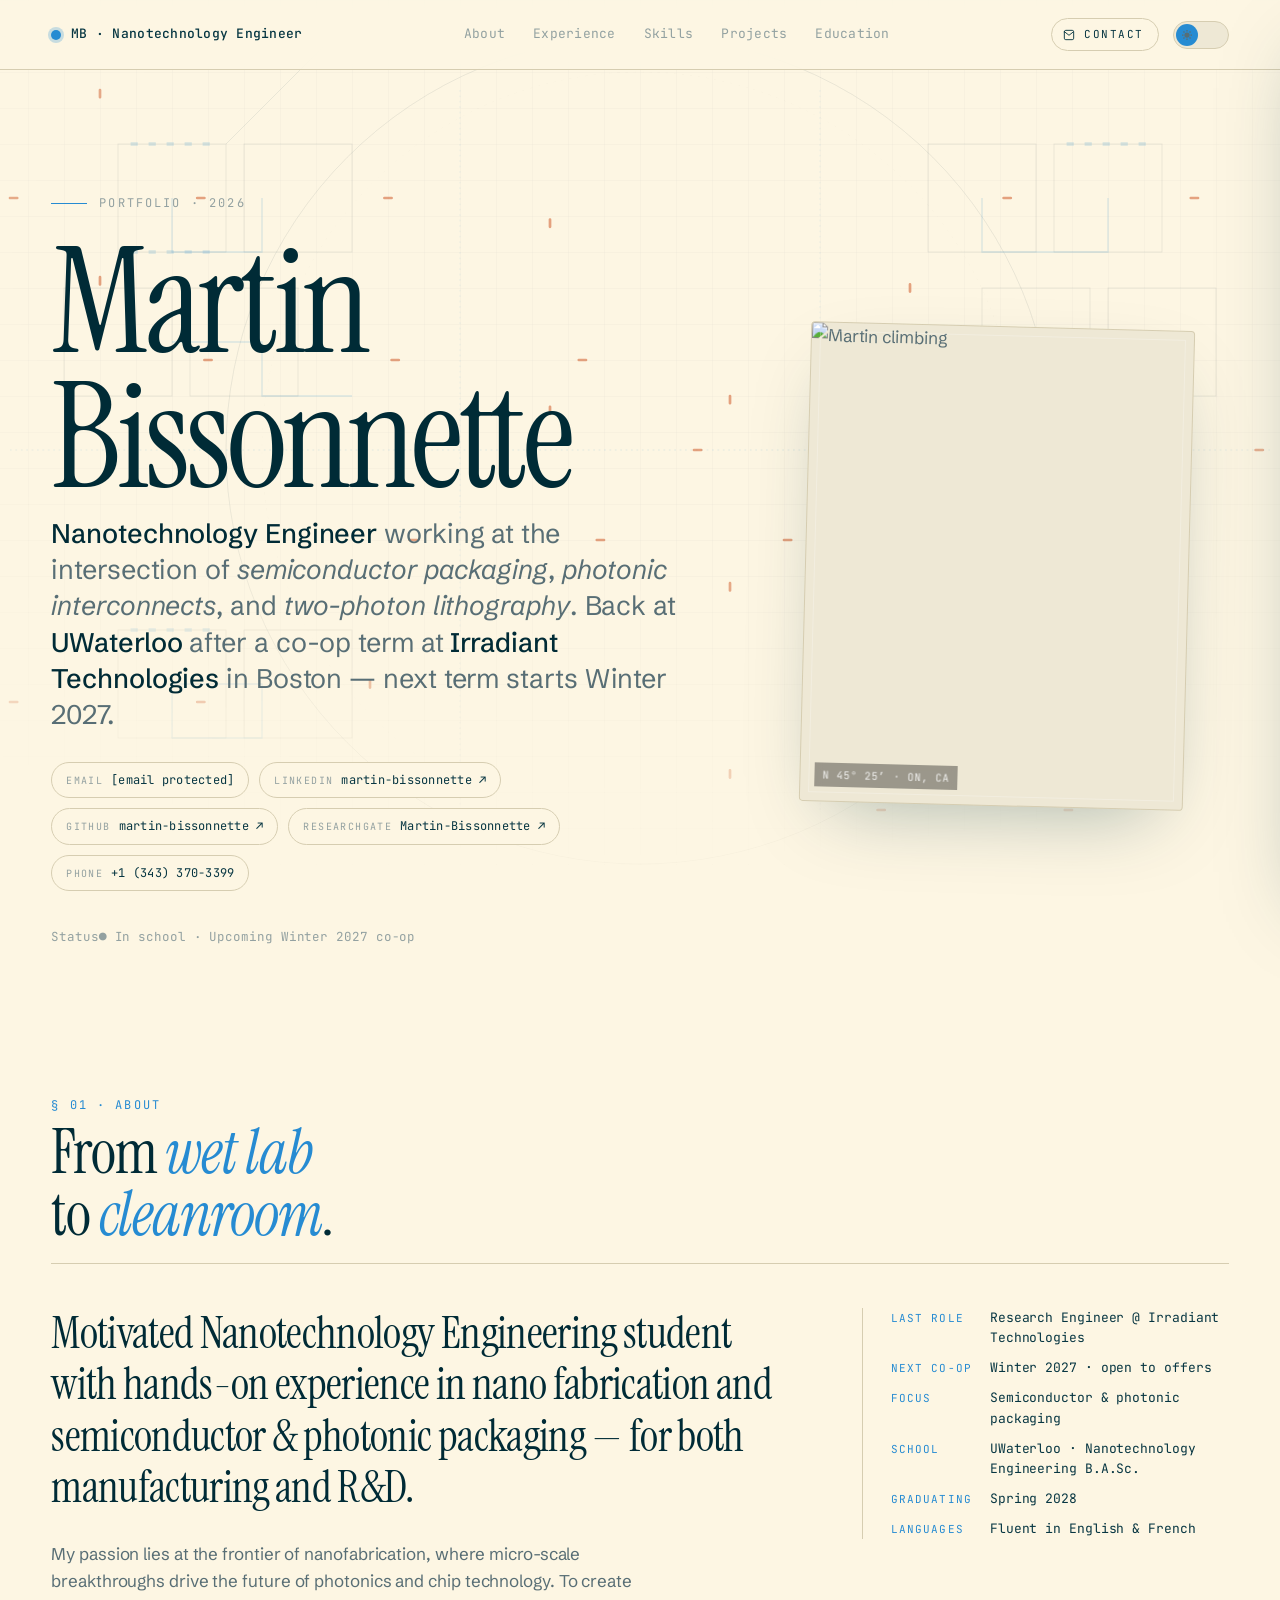
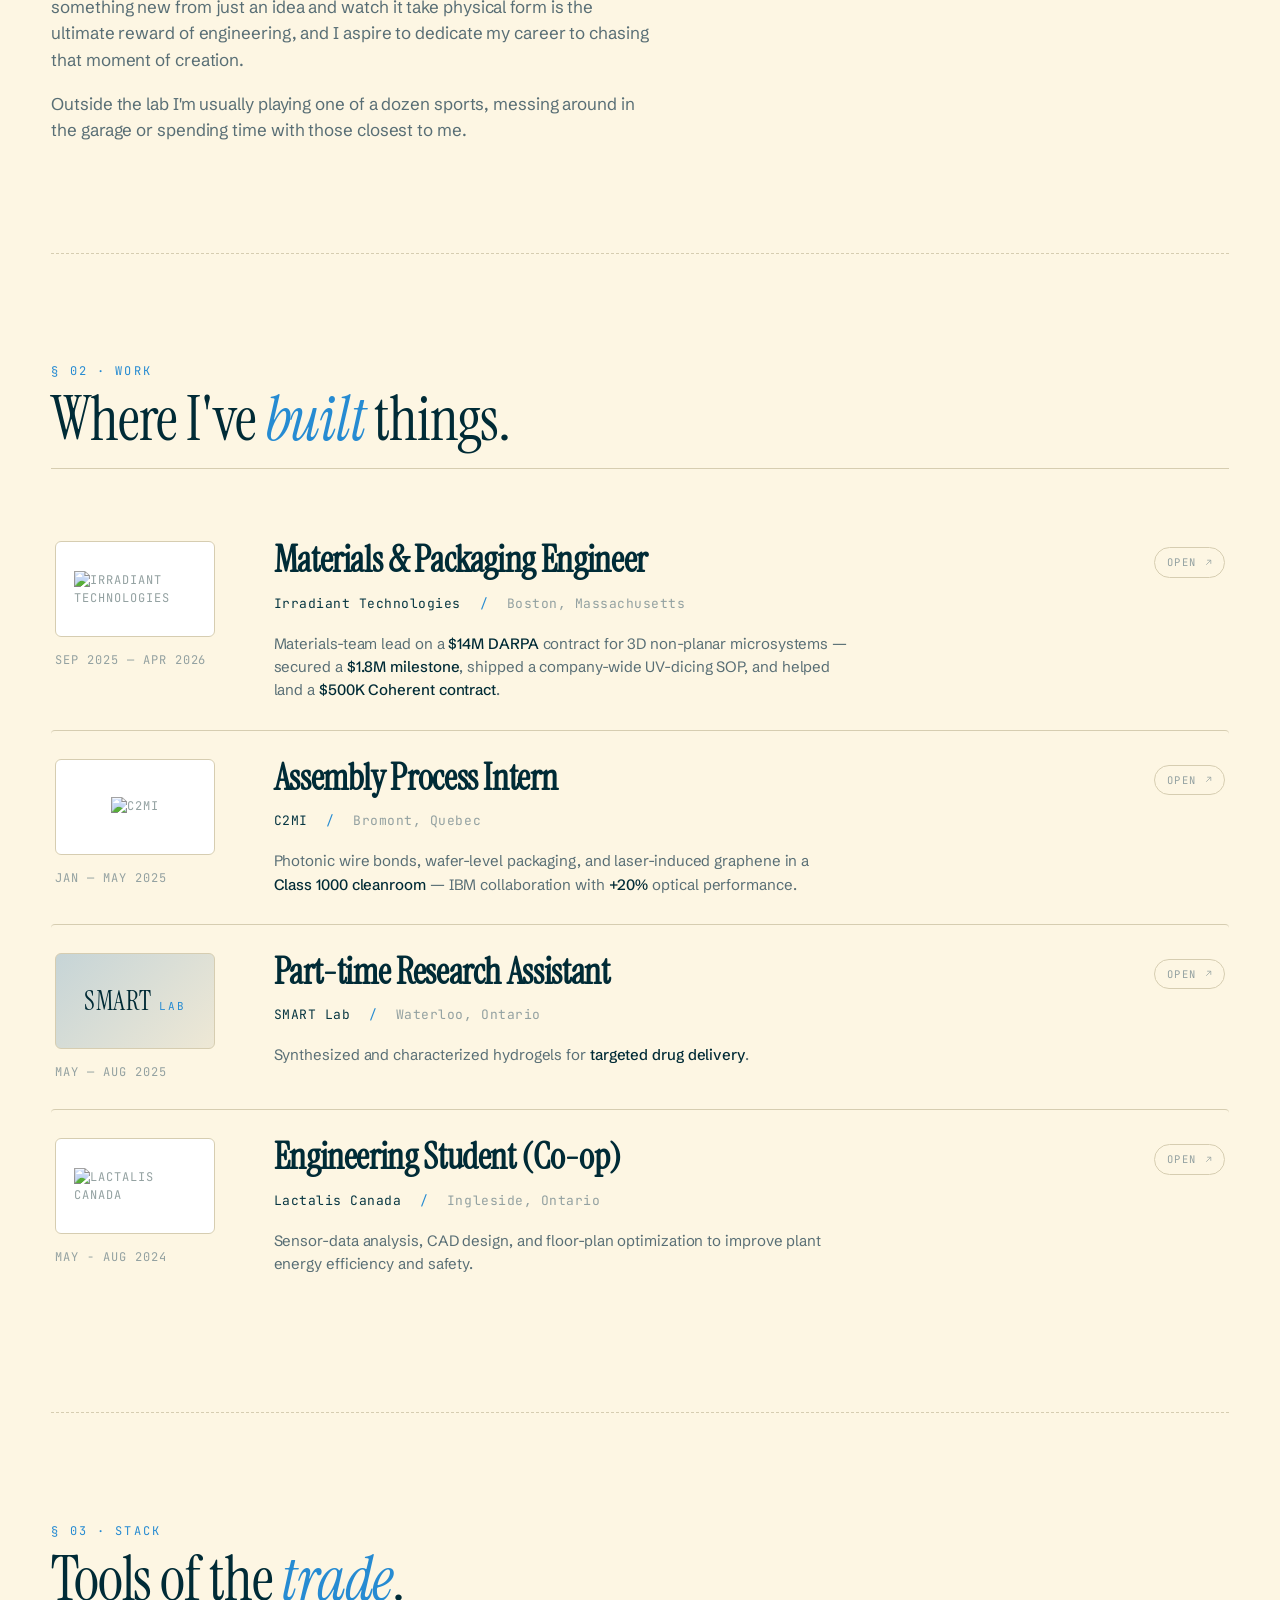
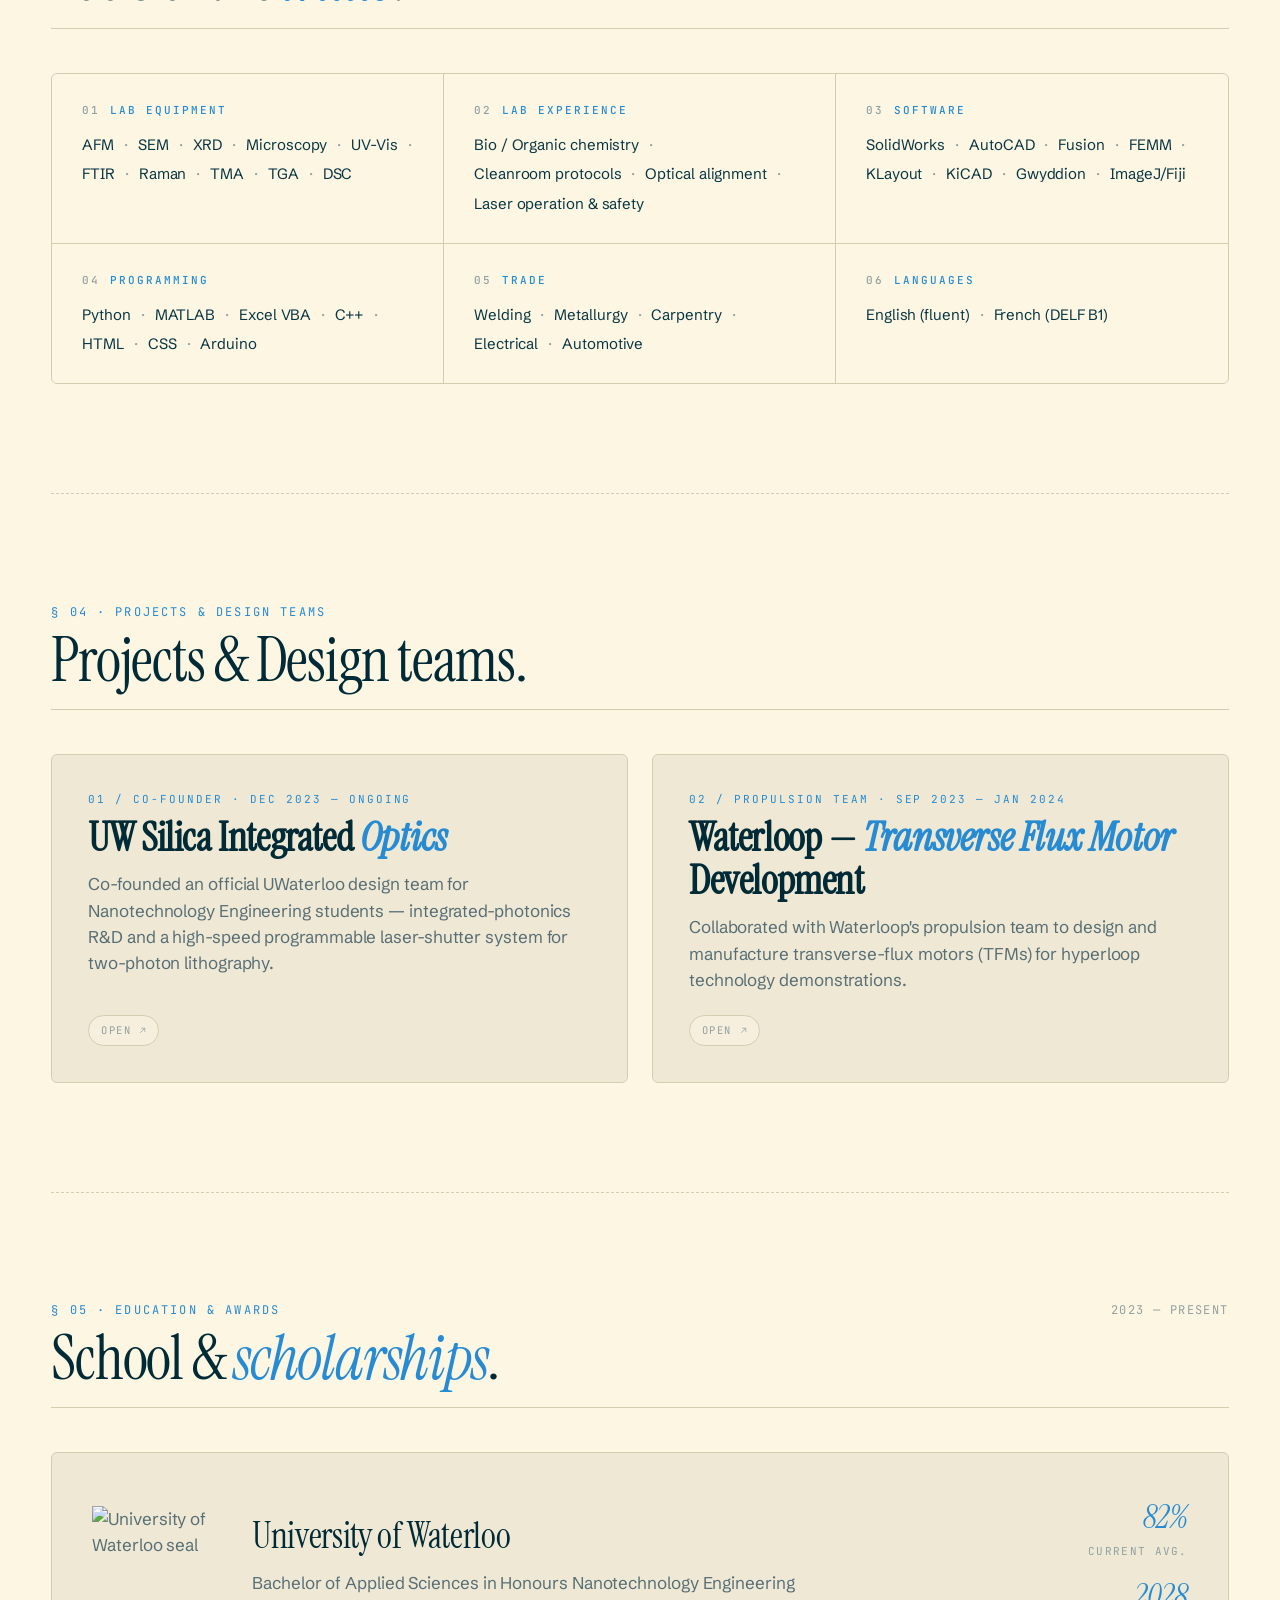
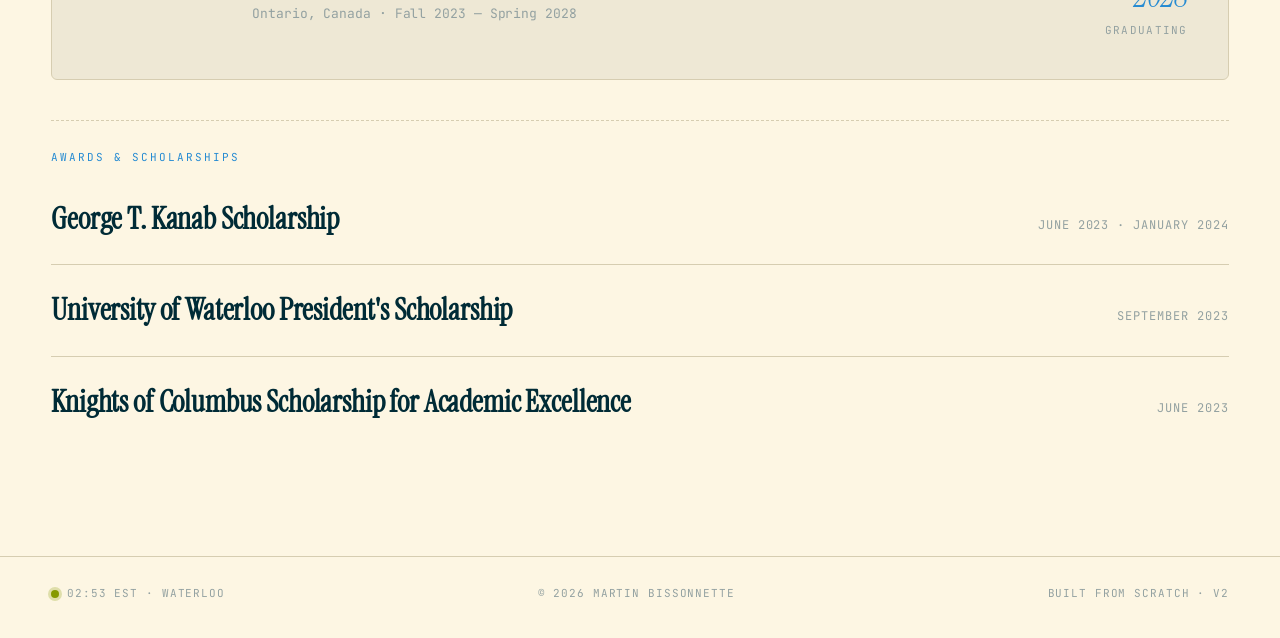
==== commit c22df3fd: "Slight adjustments to contents" ====
--- a/index.html
+++ b/index.html
@@ -115,6 +115,61 @@
     <a href="#education">Education</a>
   </div>
   <div class="nav__right">
+    <div class="contact-pop" data-contact>
+      <button class="contact-btn" data-contact-btn aria-label="Open contact menu" aria-haspopup="true" aria-expanded="false">
+        <svg viewBox="0 0 24 24" fill="none" stroke="currentColor" stroke-width="1.6" stroke-linecap="round" stroke-linejoin="round">
+          <path d="M4 6.5a2.5 2.5 0 0 1 2.5-2.5h11A2.5 2.5 0 0 1 20 6.5v11a2.5 2.5 0 0 1-2.5 2.5h-11A2.5 2.5 0 0 1 4 17.5v-11Z"/>
+          <path d="m5 7 7 5.5L19 7"/>
+        </svg>
+        <span>Contact</span>
+      </button>
+      <div class="contact-menu" data-contact-menu role="menu" aria-hidden="true">
+        <div class="contact-menu__head">
+          <span class="dot" aria-hidden="true"></span>
+          <span>Get in touch</span>
+        </div>
+        <a class="contact-menu__item" role="menuitem" href="/cdn-cgi/l/email-protection#dfb2edbdb6acacb0b19faaa8beabbaadb3b0b0f1bcbe">
+          <span class="contact-menu__icon" aria-hidden="true">
+            <svg viewBox="0 0 24 24" fill="none" stroke="currentColor" stroke-width="1.6" stroke-linecap="round" stroke-linejoin="round"><rect x="3" y="5" width="18" height="14" rx="2"/><path d="m3 7 9 7 9-7"/></svg>
+          </span>
+          <span class="contact-menu__txt">
+            <span class="contact-menu__k">Email</span>
+            <span class="contact-menu__v"><span class="__cf_email__" data-cfemail="6e035c0c071d1d01002e1b190f1a0b1c020101400d0f">[email&#160;protected]</span></span>
+          </span>
+          <span class="contact-menu__arrow" aria-hidden="true">↗</span>
+        </a>
+        <a class="contact-menu__item" role="menuitem" href="https://linkedin.com/in/martin-bissonnette" target="_blank" rel="noopener">
+          <span class="contact-menu__icon" aria-hidden="true">
+            <svg viewBox="0 0 24 24" fill="currentColor"><path d="M4.98 3.5C4.98 4.88 3.87 6 2.5 6S0 4.88 0 3.5 1.11 1 2.5 1s2.48 1.12 2.48 2.5ZM.22 8h4.56v14H.22V8Zm7.31 0h4.37v1.92h.06c.61-1.15 2.1-2.36 4.32-2.36 4.62 0 5.47 3.04 5.47 6.99V22h-4.56v-6.2c0-1.48-.03-3.38-2.06-3.38-2.07 0-2.39 1.62-2.39 3.28V22H7.53V8Z"/></svg>
+          </span>
+          <span class="contact-menu__txt">
+            <span class="contact-menu__k">LinkedIn</span>
+            <span class="contact-menu__v">martin-bissonnette</span>
+          </span>
+          <span class="contact-menu__arrow" aria-hidden="true">↗</span>
+        </a>
+        <a class="contact-menu__item" role="menuitem" href="https://www.researchgate.net/profile/Martin-Bissonnette" target="_blank" rel="noopener">
+          <span class="contact-menu__icon" aria-hidden="true">
+            <svg viewBox="0 0 24 24" fill="currentColor"><path d="M6.84 18.65V5.35h2.6v5.66h.05c.27-.46.66-.84 1.15-1.1.5-.27 1.06-.4 1.7-.4 1.05 0 1.86.3 2.43.92.57.6.86 1.51.86 2.7v5.52h-2.6v-5.11c0-.66-.13-1.14-.4-1.43-.27-.3-.65-.45-1.16-.45-.36 0-.69.08-.97.25-.28.16-.5.4-.66.7-.16.31-.24.7-.24 1.17v4.87h-2.6Zm-3.13 0H1.1V5.35h2.6v13.3Z"/><circle cx="20.1" cy="6.8" r="2.7"/></svg>
+          </span>
+          <span class="contact-menu__txt">
+            <span class="contact-menu__k">ResearchGate</span>
+            <span class="contact-menu__v">Martin-Bissonnette</span>
+          </span>
+          <span class="contact-menu__arrow" aria-hidden="true">↗</span>
+        </a>
+        <a class="contact-menu__item" role="menuitem" href="https://github.com/martin-bissonnette" target="_blank" rel="noopener">
+          <span class="contact-menu__icon" aria-hidden="true">
+            <svg viewBox="0 0 24 24" fill="currentColor"><path d="M12 .5C5.65.5.5 5.65.5 12c0 5.08 3.29 9.39 7.86 10.91.57.1.78-.25.78-.55 0-.27-.01-1-.02-1.96-3.2.7-3.87-1.54-3.87-1.54-.52-1.33-1.28-1.68-1.28-1.68-1.04-.71.08-.7.08-.7 1.16.08 1.77 1.19 1.77 1.19 1.02 1.76 2.69 1.25 3.35.96.1-.75.4-1.25.73-1.54-2.55-.29-5.24-1.28-5.24-5.69 0-1.26.45-2.28 1.18-3.09-.12-.29-.51-1.46.11-3.04 0 0 .97-.31 3.17 1.18a11 11 0 0 1 5.78 0c2.2-1.49 3.17-1.18 3.17-1.18.63 1.58.23 2.75.12 3.04.74.81 1.18 1.83 1.18 3.09 0 4.42-2.69 5.4-5.25 5.68.41.36.78 1.06.78 2.14 0 1.54-.02 2.78-.02 3.16 0 .31.21.66.79.55A11.51 11.51 0 0 0 23.5 12C23.5 5.65 18.35.5 12 .5Z"/></svg>
+          </span>
+          <span class="contact-menu__txt">
+            <span class="contact-menu__k">GitHub</span>
+            <span class="contact-menu__v">martin-bissonnette</span>
+          </span>
+          <span class="contact-menu__arrow" aria-hidden="true">↗</span>
+        </a>
+      </div>
+    </div>
     <button class="theme-toggle" data-theme-toggle aria-label="Toggle theme">
       <span class="theme-toggle__thumb">
         <svg class="sun" viewBox="0 0 24 24" fill="none" stroke="currentColor" stroke-width="2.5"><circle cx="12" cy="12" r="4" fill="currentColor" /><g><line x1="12" y1="2" x2="12" y2="5"/><line x1="12" y1="19" x2="12" y2="22"/><line x1="2" y1="12" x2="5" y2="12"/><line x1="19" y1="12" x2="22" y2="12"/><line x1="4.93" y1="4.93" x2="7.05" y2="7.05"/><line x1="16.95" y1="16.95" x2="19.07" y2="19.07"/><line x1="4.93" y1="19.07" x2="7.05" y2="16.95"/><line x1="16.95" y1="7.05" x2="19.07" y2="4.93"/></g></svg>
@@ -142,9 +197,9 @@
         starts Winter 2027.
       </p>
       <div class="hero__contacts">
-        <a class="chip" href="mailto:m2bisson@uwaterloo.ca">
+        <a class="chip" href="/cdn-cgi/l/email-protection#274a15454e54544849675250465342554b4848094446">
           <span class="chip__k">email</span>
-          <span class="chip__v">m2bisson@uwaterloo.ca</span>
+          <span class="chip__v"><span class="__cf_email__" data-cfemail="d7bae5b5bea4a4b8b997a2a0b6a3b2a5bbb8b8f9b4b6">[email&#160;protected]</span></span>
         </a>
         <a class="chip" href="https://linkedin.com/in/martin-bissonnette" target="_blank" rel="noopener">
           <span class="chip__k">linkedin</span>
@@ -164,9 +219,11 @@
         </a>
       </div>
       <div class="hero__meta">
-        <span class="kv"><b>Status</b><span class="dot">●</span> In school · open to Winter 2027 co-op</span>
-        <span class="kv">Based in Canada &amp; US</span>
-        <span class="kv"><b>GPA</b> 84%</span>
+        <span class="kv">Status● In school · Upcoming Winter 2027 co-op</span>
+        <span class="kv">
+</span>
+        <span class="kv">
+</span>
       </div>
     </div>
 
@@ -189,7 +246,8 @@
         <div class="section-head__num">§ 01 · ABOUT</div>
         <h2 class="section-head__title">From <em>wet lab</em><br/>to <em>cleanroom</em>.</h2>
       </div>
-      <div class="section-head__right">/var/about.md</div>
+      <div class="section-head__right">
+</div>
     </div>
 
     <div class="about__grid">
@@ -198,32 +256,6 @@
         <div class="about__body">
           <p>My passion lies at the frontier of nanofabrication, where micro-scale breakthroughs drive the future of photonics and chip technology. To create something new from just an idea and watch it take physical form is the ultimate reward of engineering, and I aspire to dedicate my career to chasing that moment of creation.</p>
           <p>Outside the lab I'm usually playing one of a dozen sports, messing around in the garage or spending time with those closest to me.</p>
-
-          <div class="highlights">
-            <div class="highlights__head">Skills · Highlights</div>
-            <ul class="highlights__list">
-              <li>
-                <span class="highlights__num">AFM · SEM</span>
-                <span class="highlights__txt">certified user at <strong>Harvard CNS</strong> — sample validation, surface metrology, and failure analysis</span>
-              </li>
-              <li>
-                <span class="highlights__num">2PP</span>
-                <span class="highlights__txt"><strong>Two-photon lithography</strong> — DOE design, voxel-level process tuning, and open-access system co-author</span>
-              </li>
-              <li>
-                <span class="highlights__num">Packaging</span>
-                <span class="highlights__txt"><strong>Semiconductor &amp; photonic packaging</strong> — wafer-level processes, photonic wire bonds, and corrective optics for interconnects</span>
-              </li>
-              <li>
-                <span class="highlights__num">Cleanroom</span>
-                <span class="highlights__txt"><strong>Class 1000 cleanroom</strong> microfabrication — optical alignment, laser ops &amp; safety, full process discipline</span>
-              </li>
-              <li>
-                <span class="highlights__num" style="width: 130px">Analysis</span>
-                <span class="highlights__txt">Materials analysis across thermal, mechanical and spectroscopic methods including XRD, UV-Vis, FTIR, Raman, TGA / TMA / DSC</span>
-              </li>
-            </ul>
-          </div>
         </div>
       </div>
       <aside class="about__aside">
@@ -246,14 +278,20 @@
         <div class="section-head__num">§ 02 · WORK</div>
         <h2 class="section-head__title">Where I've <em>built</em> things.</h2>
       </div>
-      <div class="section-head__right">2023 — present · click any role</div>
+      <div class="section-head__right">
+</div>
     </div>
 
     <div class="exp">
       <article class="exp__item" data-expand role="button" tabindex="0" aria-label="Open Research Engineer at Irradiant Technologies">
-        <div class="exp__when">Sep 2025 — Apr 2026 · 8 mo</div>
+        <div class="exp__when">
+          <div class="exp__logo exp__logo--irradiant">
+            <img src="https://martin-bissonnette.github.io/Portfolio-Website/images/irradiant_logo.png" alt="Irradiant Technologies" />
+          </div>
+          <div class="exp__when-date">SEP 2025 — APR 2026</div>
+        </div>
         <div class="exp__brief">
-          <h3 class="exp__role">Research Engineer</h3>
+          <h3 class="exp__role">Materials &amp; Packaging Engineer</h3>
           <p class="exp__company">Irradiant Technologies <span class="sep">/</span> <span class="loc">Boston, Massachusetts</span></p>
           <p class="exp__summary">Materials-team lead on a <strong>$14M DARPA</strong> contract for 3D non-planar microsystems — secured a <strong>$1.8M milestone</strong>, shipped a company-wide UV-dicing SOP, and helped land a <strong>$500K Coherent contract</strong>.</p>
         </div>
@@ -346,7 +384,12 @@
       </article>
 
       <article class="exp__item" data-expand role="button" tabindex="0" aria-label="Open Assembly Process Intern at C2MI">
-        <div class="exp__when">Jan — May 2025</div>
+        <div class="exp__when">
+          <div class="exp__logo exp__logo--c2mi">
+            <img src="https://martin-bissonnette.github.io/Portfolio-Website/images/c2mi_logo.png" alt="C2MI" />
+          </div>
+          <div class="exp__when-date">Jan — May 2025</div>
+        </div>
         <div class="exp__brief">
           <h3 class="exp__role">Assembly Process Intern</h3>
           <p class="exp__company">C2MI <span class="sep">/</span> <span class="loc">Bromont, Quebec</span></p>
@@ -402,7 +445,12 @@
       </article>
 
       <article class="exp__item" data-expand role="button" tabindex="0" aria-label="Open Part-time Research Assistant at SMART Lab">
-        <div class="exp__when">May — Aug 2025</div>
+        <div class="exp__when">
+          <div class="exp__logo exp__logo--smart">
+            <span class="exp__logo-mark">SMART<span> Lab</span></span>
+          </div>
+          <div class="exp__when-date">May — Aug 2025</div>
+        </div>
         <div class="exp__brief">
           <h3 class="exp__role">Part-time Research Assistant</h3>
           <p class="exp__company">SMART Lab <span class="sep">/</span> <span class="loc">Waterloo, Ontario</span></p>
@@ -421,7 +469,12 @@
       </article>
 
       <article class="exp__item" data-expand role="button" tabindex="0" aria-label="Open Engineering Student Co-op at Lactalis Canada">
-        <div class="exp__when">Summer 2024</div>
+        <div class="exp__when">
+          <div class="exp__logo exp__logo--lactalis">
+            <img class="no-invert" src="https://martin-bissonnette.github.io/Portfolio-Website/images/lactalis_logo.svg" alt="Lactalis Canada" />
+          </div>
+          <div class="exp__when-date">MAY - AUG 2024</div>
+        </div>
         <div class="exp__brief">
           <h3 class="exp__role">Engineering Student (Co-op)</h3>
           <p class="exp__company">Lactalis Canada <span class="sep">/</span> <span class="loc">Ingleside, Ontario</span></p>
@@ -465,7 +518,8 @@
         <div class="section-head__num">§ 03 · STACK</div>
         <h2 class="section-head__title">Tools of the <em>trade</em>.</h2>
       </div>
-      <div class="section-head__right">Hardware → Software</div>
+      <div class="section-head__right">
+</div>
     </div>
 
     <div class="skills">
@@ -521,7 +575,8 @@
         <div class="section-head__num">§ 04 · PROJECTS &amp; DESIGN TEAMS</div>
         <h2 class="section-head__title">Projects &amp; Design teams.</h2>
       </div>
-      <div class="section-head__right">Selected · 2 of 2 · click to expand</div>
+      <div class="section-head__right">
+</div>
     </div>
 
     <div class="projects">
@@ -761,6 +816,6 @@
   </div>
 </aside>
 
-<script src="script.js"></script>
+<script data-cfasync="false" src="/cdn-cgi/scripts/5c5dd728/cloudflare-static/email-decode.min.js"></script><script src="script.js"></script>
 </body>
 </html>
--- a/styles.css
+++ b/styles.css
@@ -230,6 +230,147 @@
 [data-theme="dark"] .theme-toggle__thumb .moon { display: block; }
 .theme-toggle:focus-visible { outline: 2px solid var(--accent); outline-offset: 3px; }
 
+/* ---------- CONTACT POPOUT ---------- */
+.contact-pop { position: relative; }
+.contact-btn {
+  display: inline-flex;
+  align-items: center;
+  gap: 8px;
+  font-family: "JetBrains Mono", monospace;
+  font-size: 11px;
+  letter-spacing: 0.14em;
+  text-transform: uppercase;
+  color: var(--fg-strong);
+  background: var(--bg);
+  border: 1px solid var(--line-soft);
+  border-radius: 999px;
+  padding: 7px 14px 7px 10px;
+  cursor: pointer;
+  transition: border-color 0.25s ease, color 0.25s ease, background 0.25s ease, transform 0.25s ease;
+}
+.contact-btn svg { width: 14px; height: 14px; }
+.contact-btn:hover,
+.contact-btn[aria-expanded="true"] {
+  border-color: var(--accent);
+  color: var(--accent);
+}
+.contact-btn:focus-visible { outline: 2px solid var(--accent); outline-offset: 3px; }
+
+.contact-menu {
+  position: absolute;
+  top: calc(100% + 12px);
+  right: 0;
+  width: 320px;
+  background: var(--bg);
+  border: 1px solid var(--line-soft);
+  border-radius: 10px;
+  box-shadow: var(--shadow-lg);
+  padding: 8px;
+  z-index: 200;
+  opacity: 0;
+  visibility: hidden;
+  transform: translateY(-6px);
+  transition: opacity 0.18s ease, transform 0.22s cubic-bezier(.2,.7,.2,1), visibility 0s linear 0.22s;
+}
+.contact-menu[aria-hidden="false"] {
+  opacity: 1;
+  visibility: visible;
+  transform: translateY(0);
+  transition: opacity 0.18s ease, transform 0.22s cubic-bezier(.2,.7,.2,1), visibility 0s;
+}
+.contact-menu::before {
+  content: "";
+  position: absolute;
+  top: -6px;
+  right: 22px;
+  width: 11px;
+  height: 11px;
+  background: var(--bg);
+  border-top: 1px solid var(--line-soft);
+  border-left: 1px solid var(--line-soft);
+  transform: rotate(45deg);
+}
+.contact-menu__head {
+  display: flex;
+  align-items: center;
+  gap: 8px;
+  font-family: "JetBrains Mono", monospace;
+  font-size: 10.5px;
+  letter-spacing: 0.18em;
+  text-transform: uppercase;
+  color: var(--muted);
+  padding: 10px 12px 12px;
+  border-bottom: 1px dashed var(--line-soft);
+  margin-bottom: 6px;
+}
+.contact-menu__head .dot {
+  width: 7px; height: 7px; border-radius: 50%;
+  background: var(--accent);
+  box-shadow: 0 0 0 3px color-mix(in oklab, var(--accent) 18%, transparent);
+}
+.contact-menu__item {
+  display: grid;
+  grid-template-columns: 32px 1fr auto;
+  align-items: center;
+  gap: 12px;
+  padding: 10px 12px;
+  border-radius: 6px;
+  text-decoration: none;
+  color: var(--fg-strong);
+  transition: background 0.18s ease, color 0.18s ease;
+}
+.contact-menu__item + .contact-menu__item { margin-top: 2px; }
+.contact-menu__item:hover {
+  background: var(--bg-2);
+  color: var(--accent);
+}
+.contact-menu__icon {
+  width: 32px;
+  height: 32px;
+  border-radius: 6px;
+  background: var(--bg-2);
+  display: grid;
+  place-items: center;
+  color: var(--fg-strong);
+  transition: background 0.18s ease, color 0.18s ease;
+}
+.contact-menu__item:hover .contact-menu__icon {
+  background: color-mix(in oklab, var(--accent) 14%, var(--bg-2));
+  color: var(--accent);
+}
+.contact-menu__icon svg { width: 16px; height: 16px; }
+.contact-menu__txt { display: flex; flex-direction: column; gap: 1px; min-width: 0; }
+.contact-menu__k {
+  font-family: "JetBrains Mono", monospace;
+  font-size: 10px;
+  letter-spacing: 0.14em;
+  text-transform: uppercase;
+  color: var(--muted);
+}
+.contact-menu__v {
+  font-size: 13px;
+  color: inherit;
+  overflow: hidden;
+  text-overflow: ellipsis;
+  white-space: nowrap;
+}
+.contact-menu__arrow {
+  font-family: "JetBrains Mono", monospace;
+  font-size: 14px;
+  color: var(--muted);
+  transition: transform 0.2s ease, color 0.2s ease;
+}
+.contact-menu__item:hover .contact-menu__arrow {
+  color: var(--accent);
+  transform: translate(2px, -2px);
+}
+
+@media (max-width: 640px) {
+  .contact-btn span:last-child { display: none; }
+  .contact-btn { padding: 7px 10px; }
+  .contact-menu { width: 280px; right: -8px; }
+}
+
 /* ============================================================
    HERO
    ============================================================ */
@@ -605,7 +746,62 @@
   color: var(--muted);
   letter-spacing: 0.08em;
   text-transform: uppercase;
-  padding-top: 6px;
+  padding-top: 0;
+  display: flex;
+  flex-direction: column;
+  gap: 12px;
+}
+.exp__when-date { padding-top: 2px; }
+.exp__logo {
+  width: 100%;
+  max-width: 160px;
+  aspect-ratio: 5 / 3;
+  display: flex;
+  align-items: center;
+  justify-content: center;
+  border: 1px solid var(--line-soft);
+  border-radius: 6px;
+  padding: 14px 18px;
+  background: var(--bg-2);
+  overflow: hidden;
+  transition: border-color 0.3s ease, background 0.3s ease, transform 0.4s cubic-bezier(.2,.7,.3,1);
+}
+.exp__logo img {
+  max-width: 100%;
+  max-height: 100%;
+  object-fit: contain;
+  display: block;
+}
+.exp__item:hover .exp__logo {
+  border-color: var(--accent);
+  transform: translateY(-2px);
+}
+/* per-brand backgrounds for legibility */
+.exp__logo--irradiant { background: #ffffff; }
+.exp__logo--c2mi      { background: #ffffff; }
+.exp__logo--lactalis  { background: #ffffff; }
+[data-theme="dark"] .exp__logo--lactalis img { filter: none; }
+.exp__logo--smart {
+  background: linear-gradient(135deg, color-mix(in oklab, var(--accent) 22%, var(--bg-2)), var(--bg-2));
+  color: var(--fg-em);
+}
+.exp__logo-mark {
+  font-family: "Instrument Serif", serif;
+  font-size: 26px;
+  font-weight: 400;
+  letter-spacing: 0.02em;
+  line-height: 1;
+  color: var(--fg-em);
+  display: inline-flex;
+  align-items: baseline;
+  gap: 4px;
+}
+.exp__logo-mark span {
+  font-family: "JetBrains Mono", monospace;
+  font-size: 11px;
+  letter-spacing: 0.18em;
+  text-transform: uppercase;
+  color: var(--accent);
 }
 .exp__role {
   font-family: "Instrument Serif", serif;
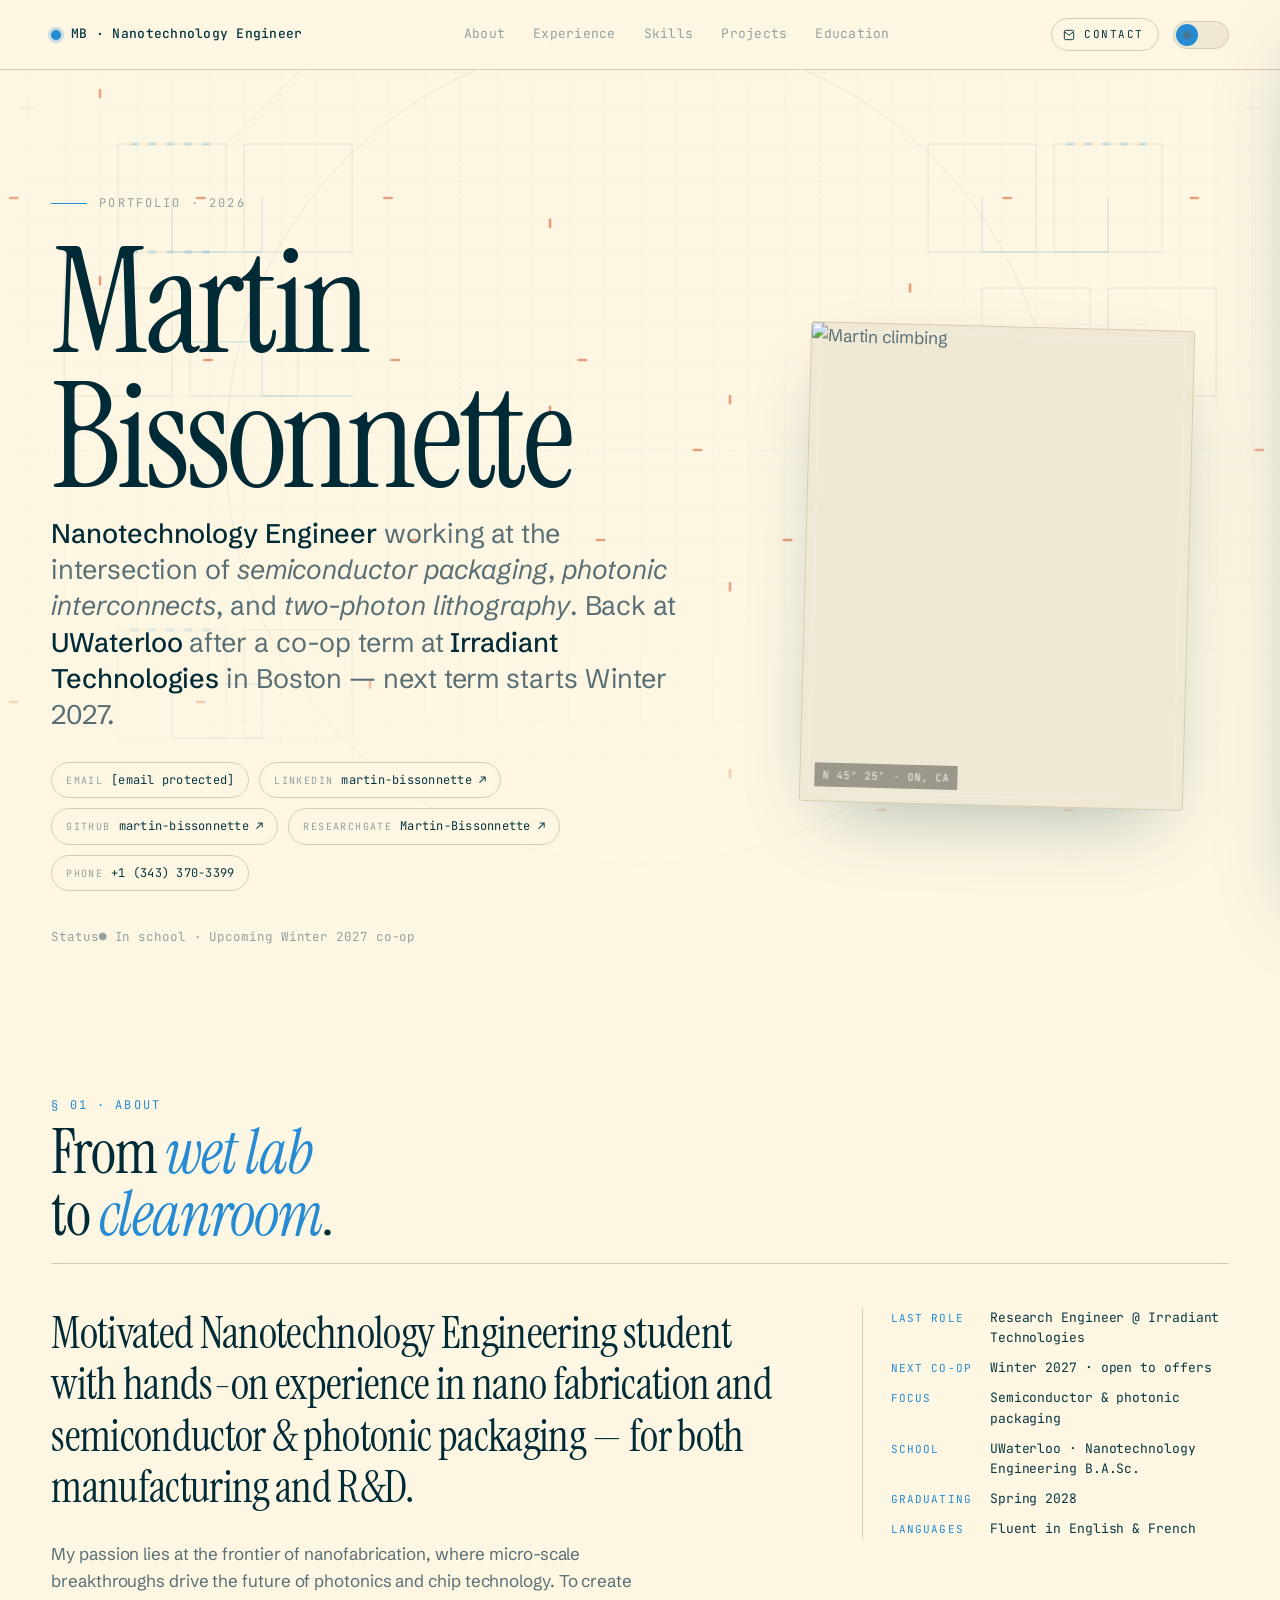
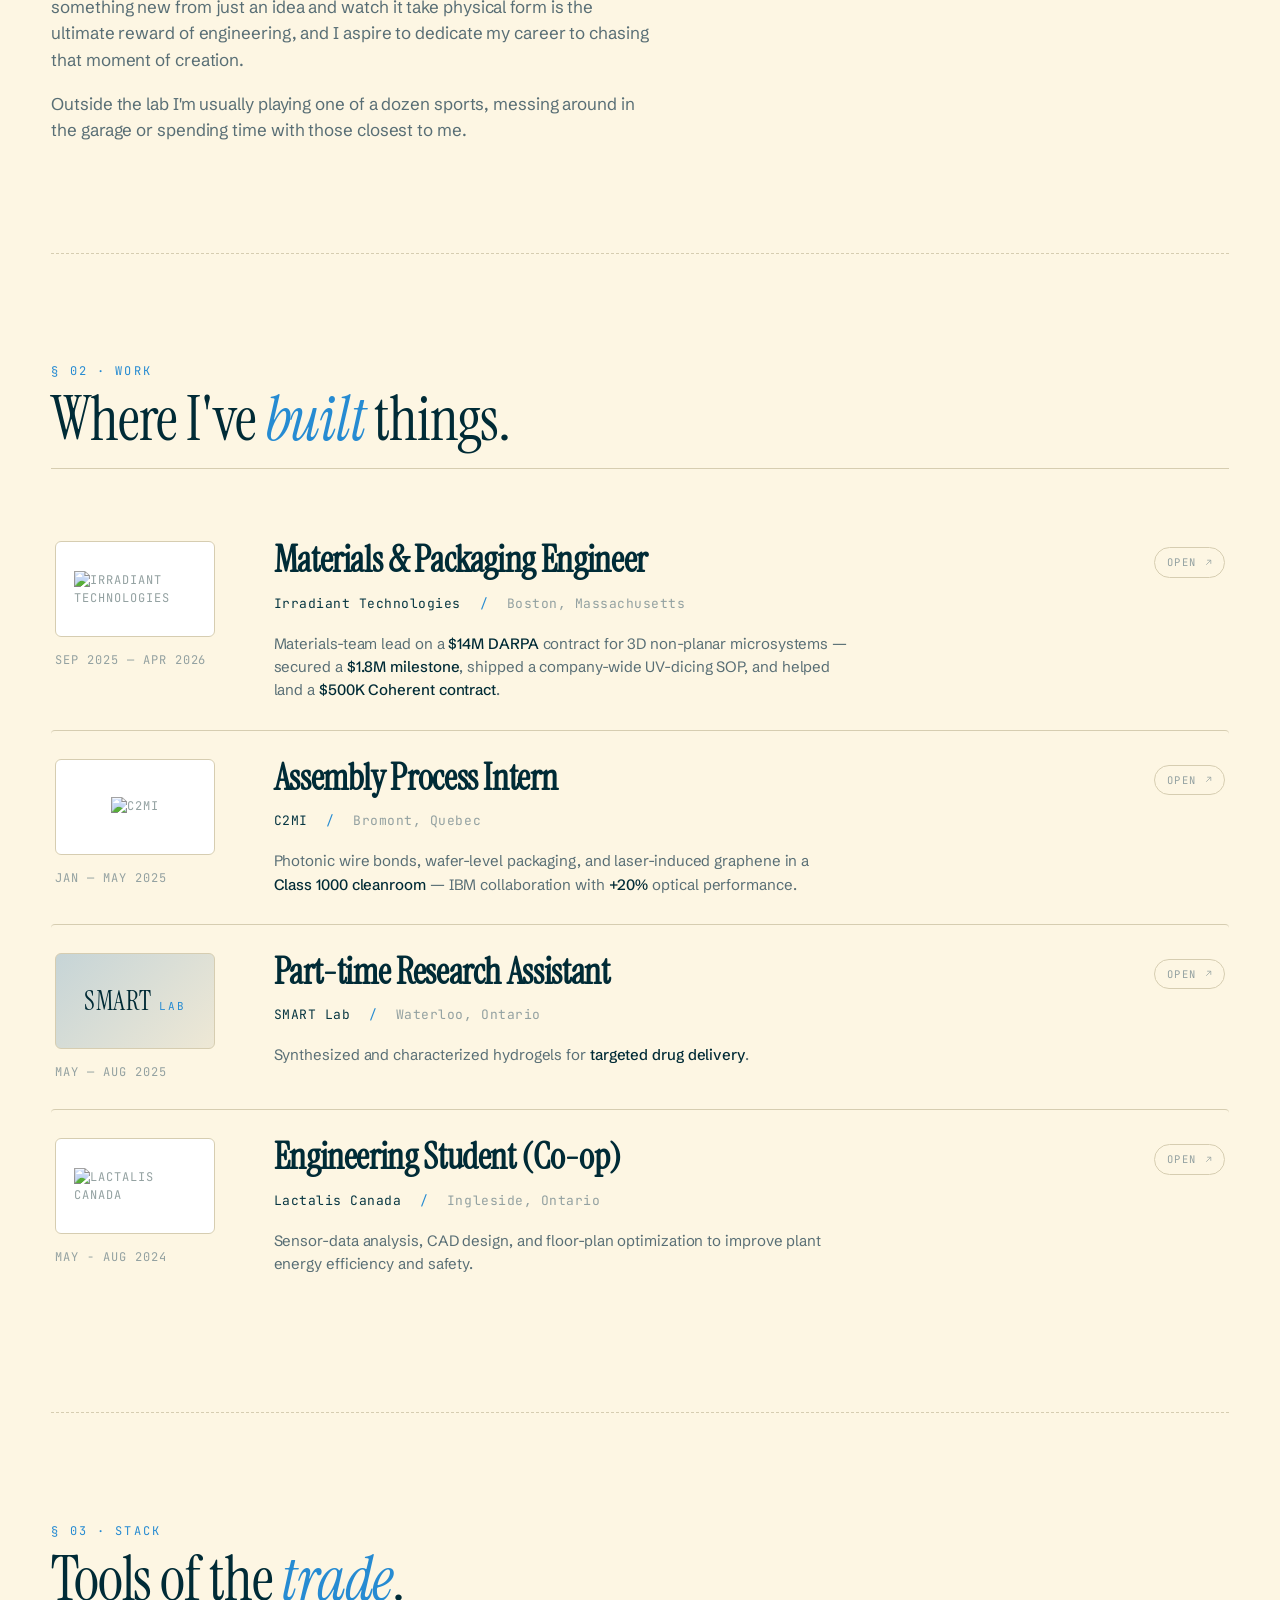
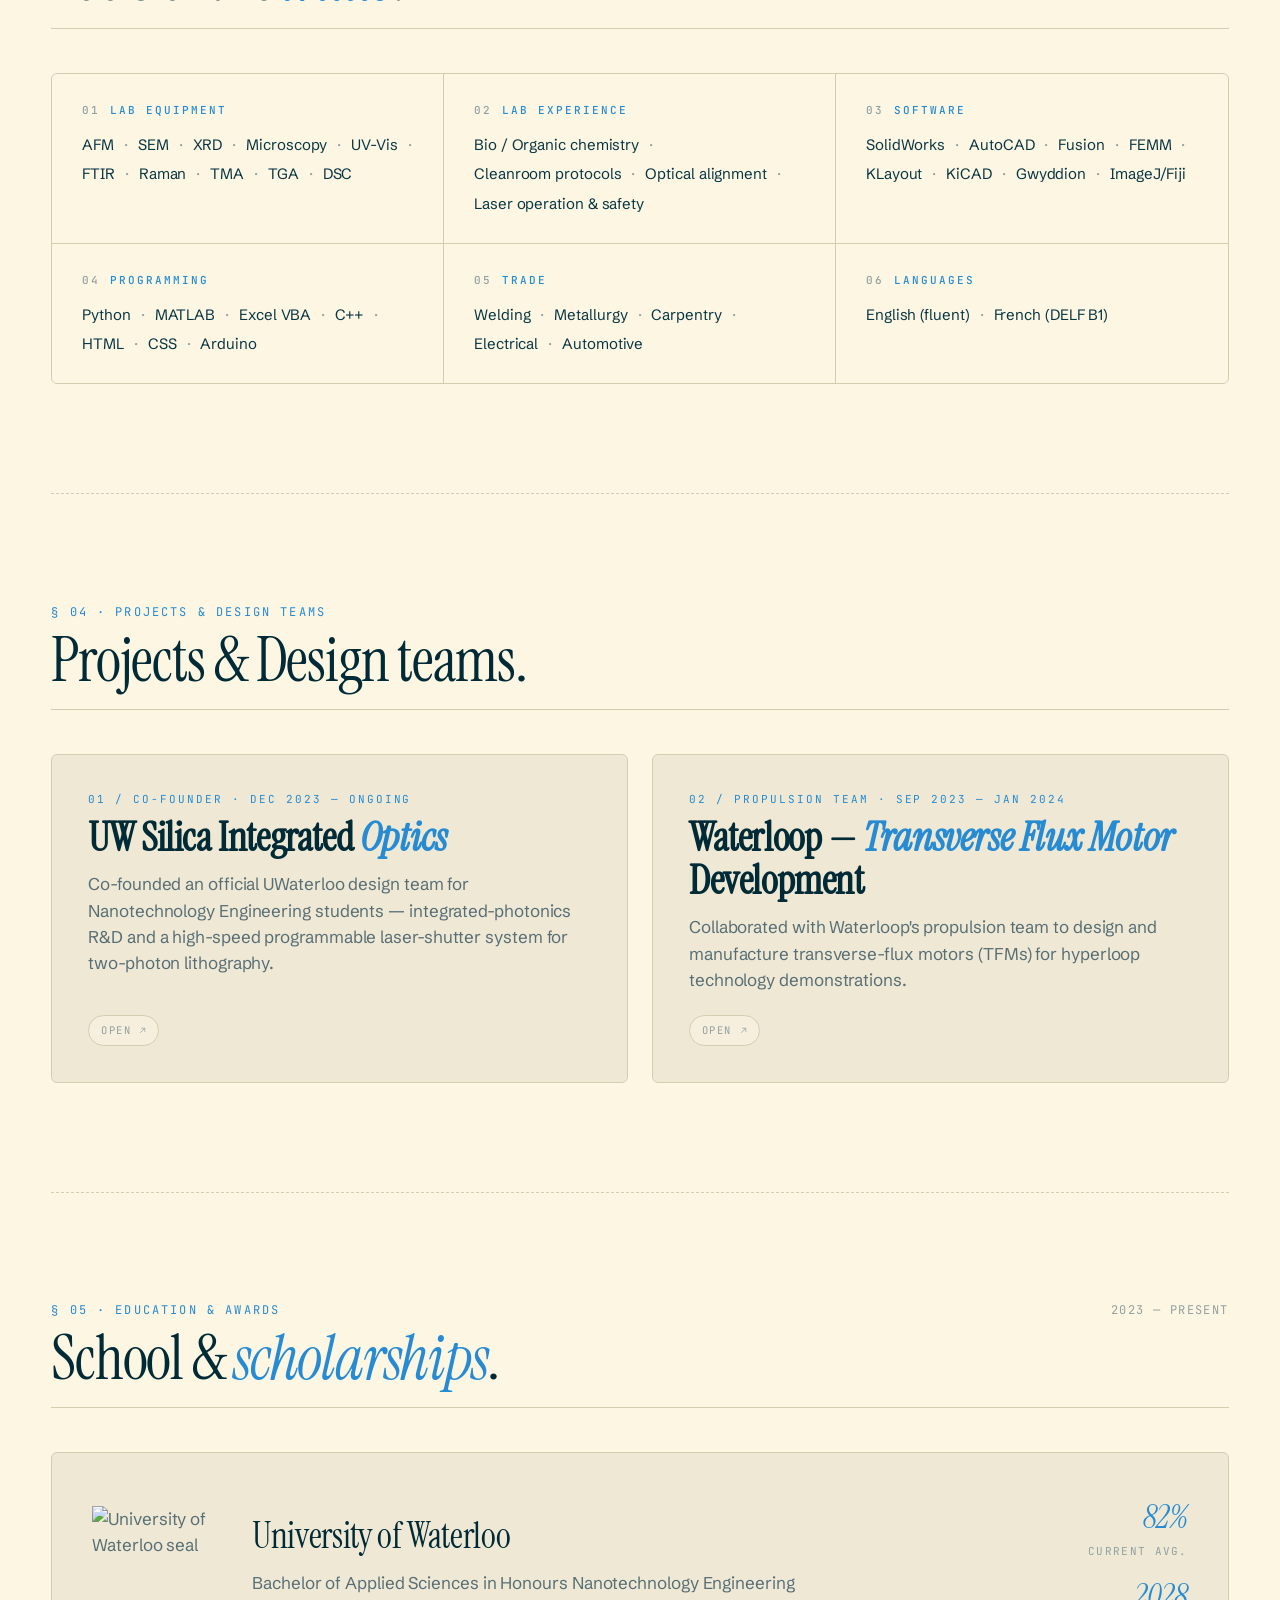
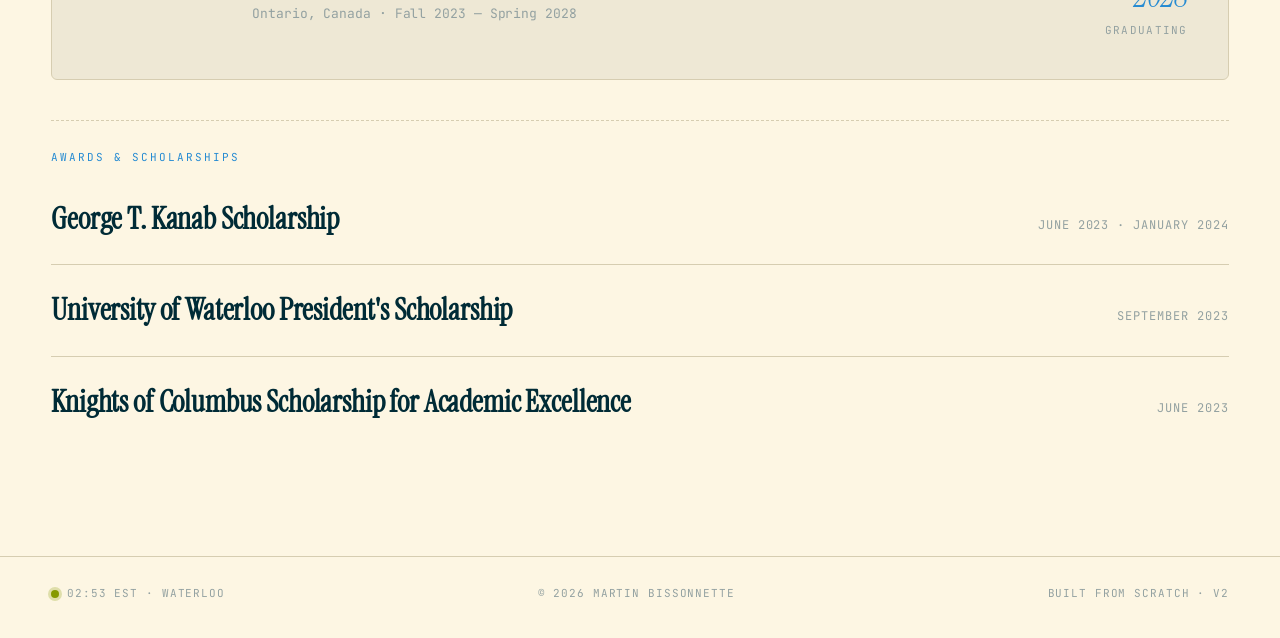
==== commit 2631e2f7: "Fixed errors in email icons" ====
--- a/index.html
+++ b/index.html
@@ -128,7 +128,7 @@
           <span class="dot" aria-hidden="true"></span>
           <span>Get in touch</span>
         </div>
-        <a class="contact-menu__item" role="menuitem" href="/cdn-cgi/l/email-protection#dfb2edbdb6acacb0b19faaa8beabbaadb3b0b0f1bcbe">
+        <a class="contact-menu__item" role="menuitem" href="mailto:martymjbiss@gmail.com">
           <span class="contact-menu__icon" aria-hidden="true">
             <svg viewBox="0 0 24 24" fill="none" stroke="currentColor" stroke-width="1.6" stroke-linecap="round" stroke-linejoin="round"><rect x="3" y="5" width="18" height="14" rx="2"/><path d="m3 7 9 7 9-7"/></svg>
           </span>
@@ -138,7 +138,7 @@
           </span>
           <span class="contact-menu__arrow" aria-hidden="true">↗</span>
         </a>
-        <a class="contact-menu__item" role="menuitem" href="https://linkedin.com/in/martin-bissonnette" target="_blank" rel="noopener">
+        <a class="contact-menu__item" role="menuitem" href="https://www.linkedin.com/in/martin-bissonnette-3b53b0291/" target="_blank" rel="noopener">
           <span class="contact-menu__icon" aria-hidden="true">
             <svg viewBox="0 0 24 24" fill="currentColor"><path d="M4.98 3.5C4.98 4.88 3.87 6 2.5 6S0 4.88 0 3.5 1.11 1 2.5 1s2.48 1.12 2.48 2.5ZM.22 8h4.56v14H.22V8Zm7.31 0h4.37v1.92h.06c.61-1.15 2.1-2.36 4.32-2.36 4.62 0 5.47 3.04 5.47 6.99V22h-4.56v-6.2c0-1.48-.03-3.38-2.06-3.38-2.07 0-2.39 1.62-2.39 3.28V22H7.53V8Z"/></svg>
           </span>
@@ -201,7 +201,7 @@
           <span class="chip__k">email</span>
           <span class="chip__v"><span class="__cf_email__" data-cfemail="d7bae5b5bea4a4b8b997a2a0b6a3b2a5bbb8b8f9b4b6">[email&#160;protected]</span></span>
         </a>
-        <a class="chip" href="https://linkedin.com/in/martin-bissonnette" target="_blank" rel="noopener">
+        <a class="chip" href="https://www.linkedin.com/in/martin-bissonnette-3b53b0291/" target="_blank" rel="noopener">
           <span class="chip__k">linkedin</span>
           <span class="chip__v">martin-bissonnette ↗</span>
         </a>
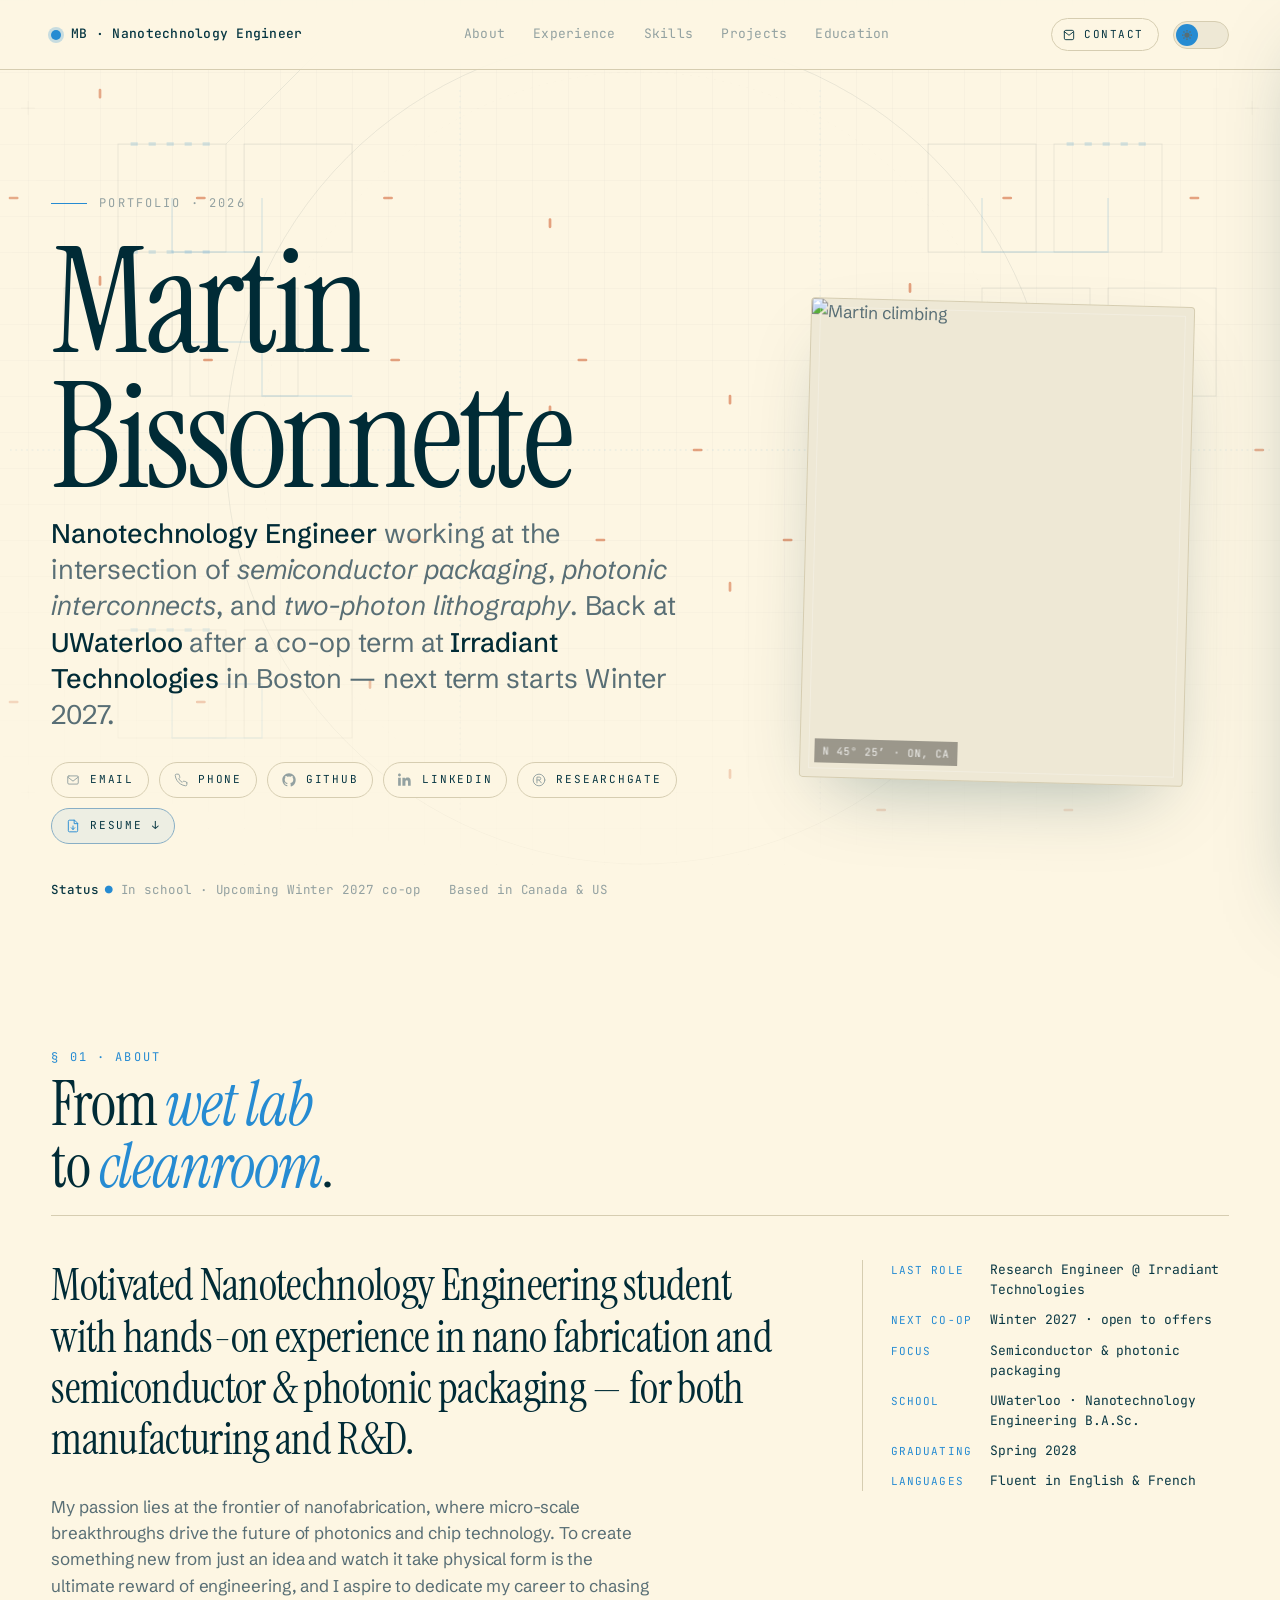
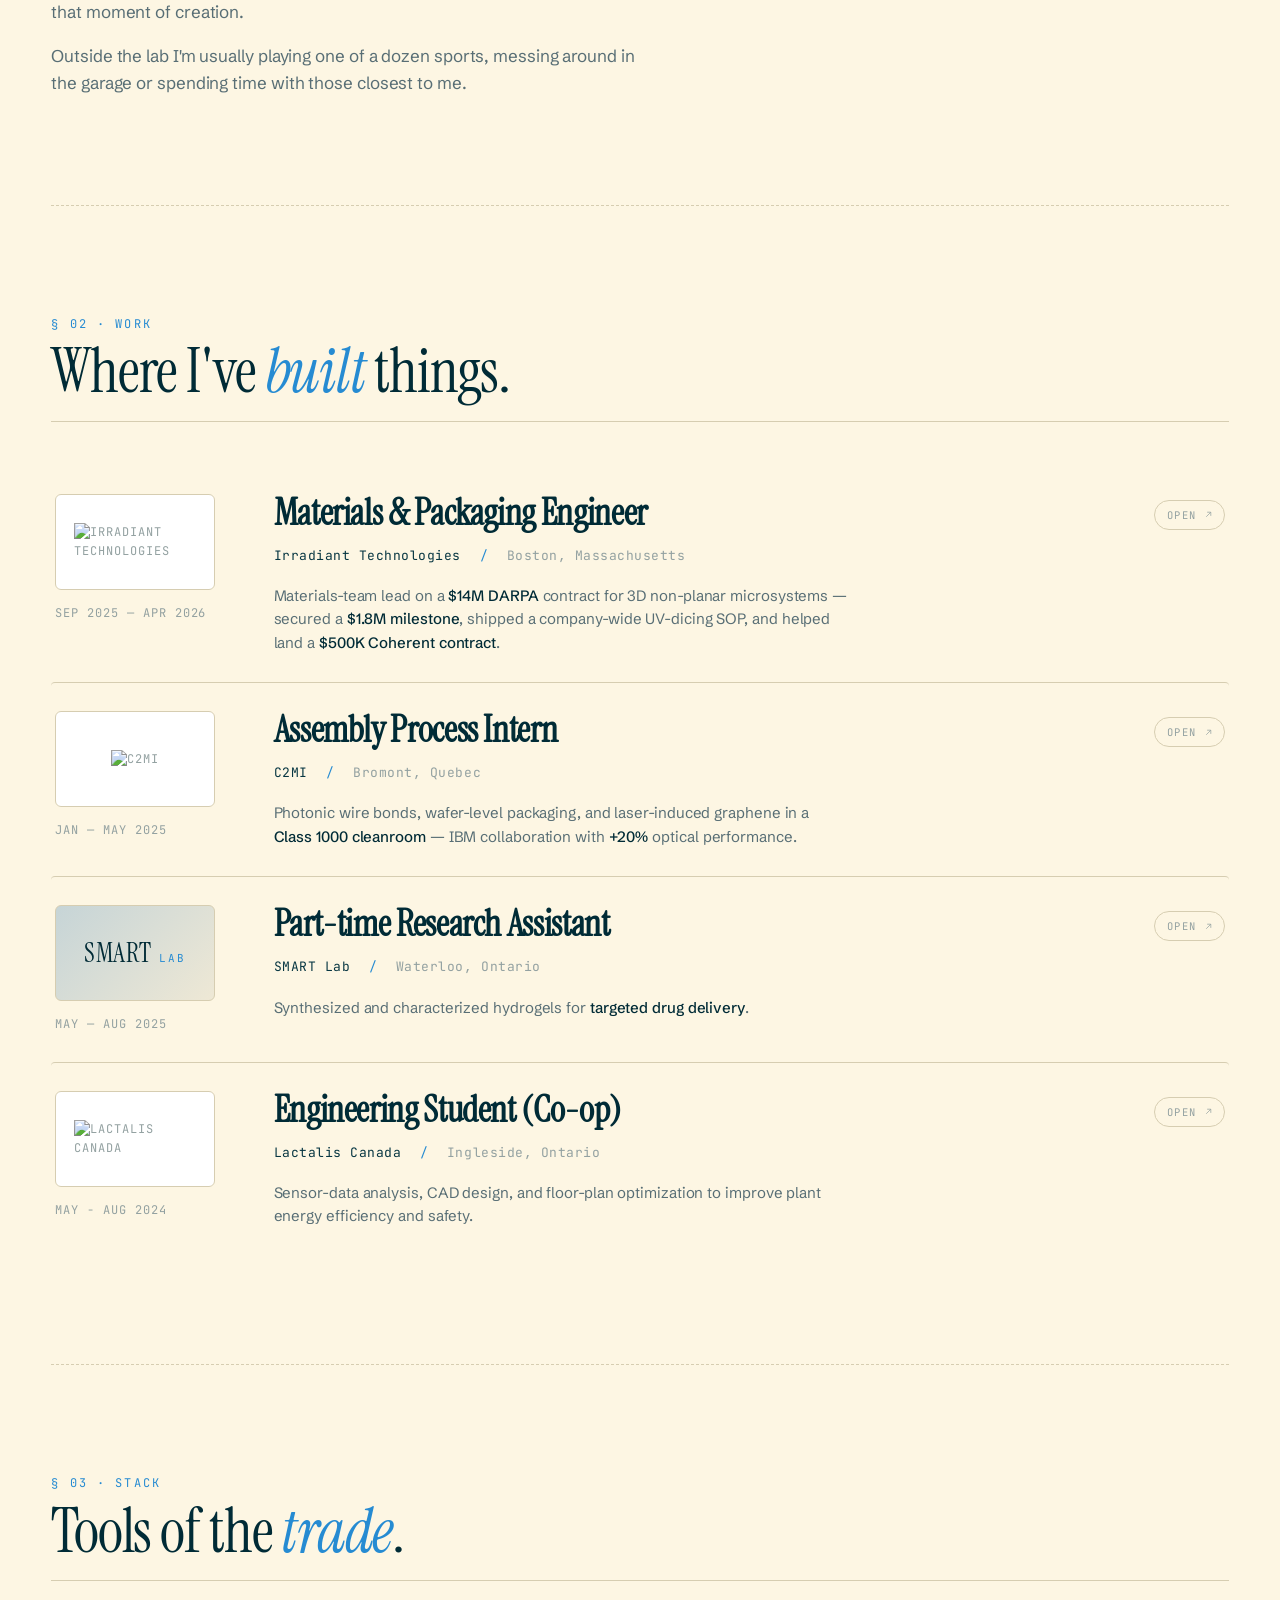
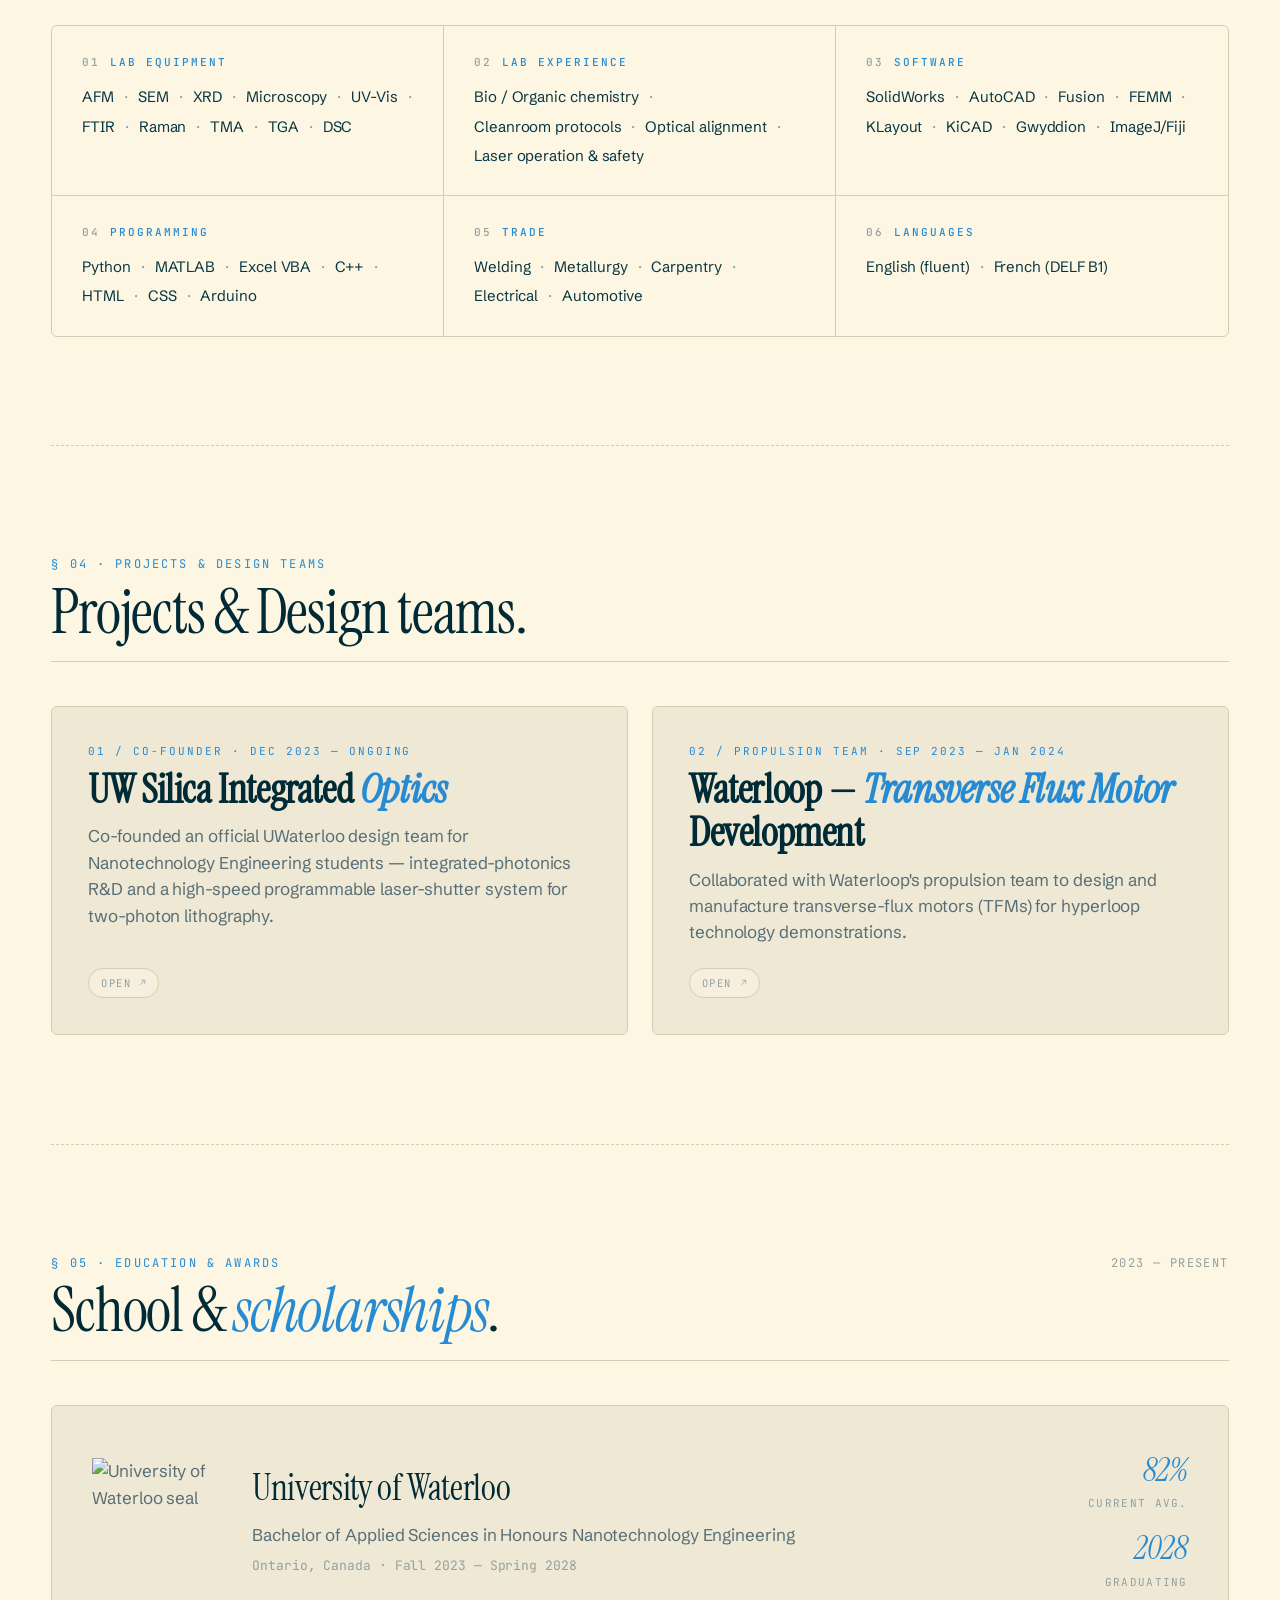
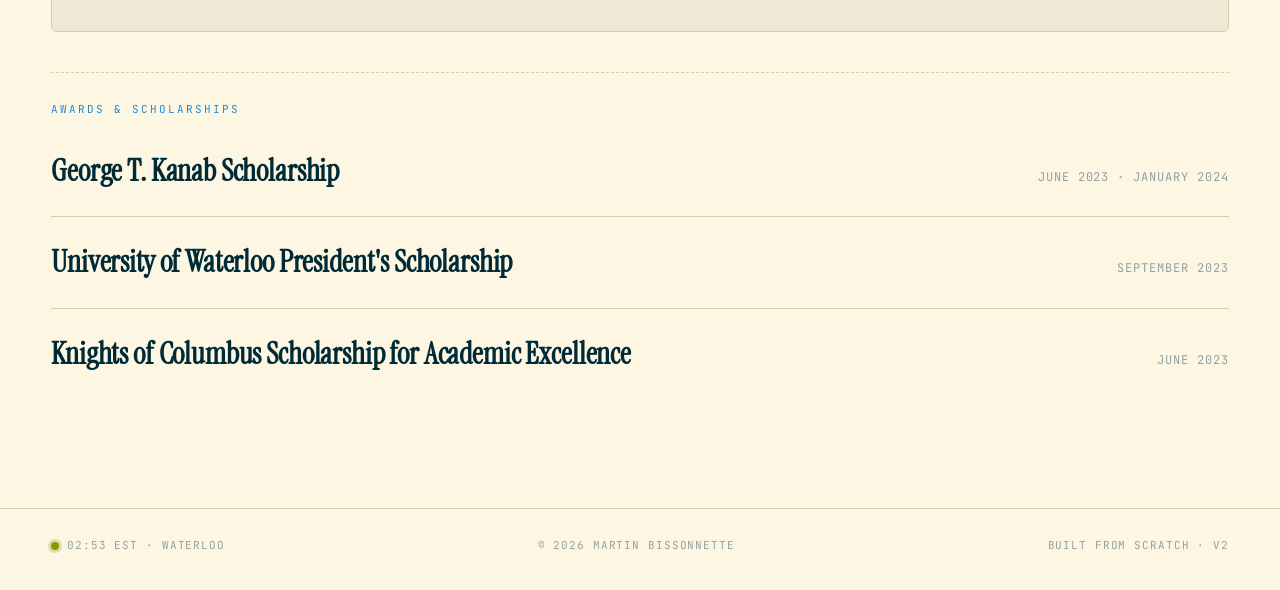
==== commit b8f8a6c3: "changed arround to contact page and some of the hyperlinks" ====
--- a/index.html
+++ b/index.html
@@ -128,43 +128,33 @@
           <span class="dot" aria-hidden="true"></span>
           <span>Get in touch</span>
         </div>
-        <a class="contact-menu__item" role="menuitem" href="mailto:martymjbiss@gmail.com">
+        <a class="contact-menu__item" role="menuitem" href="/cdn-cgi/l/email-protection#610c001315180c0b0308121221060c00080d4f020e0c">
           <span class="contact-menu__icon" aria-hidden="true">
             <svg viewBox="0 0 24 24" fill="none" stroke="currentColor" stroke-width="1.6" stroke-linecap="round" stroke-linejoin="round"><rect x="3" y="5" width="18" height="14" rx="2"/><path d="m3 7 9 7 9-7"/></svg>
           </span>
           <span class="contact-menu__txt">
-            <span class="contact-menu__k">Email</span>
-            <span class="contact-menu__v"><span class="__cf_email__" data-cfemail="6e035c0c071d1d01002e1b190f1a0b1c020101400d0f">[email&#160;protected]</span></span>
+            <span class="contact-menu__k">Personal</span>
+            <span class="contact-menu__v"><span class="__cf_email__" data-cfemail="6d000c1f191400070f041e1e2d0a000c0401430e0200">[email&#160;protected]</span></span>
           </span>
           <span class="contact-menu__arrow" aria-hidden="true">↗</span>
         </a>
-        <a class="contact-menu__item" role="menuitem" href="https://www.linkedin.com/in/martin-bissonnette-3b53b0291/" target="_blank" rel="noopener">
+        <a class="contact-menu__item" role="menuitem" href="/cdn-cgi/l/email-protection#660b54040f15150908261311071203140a0909480507">
           <span class="contact-menu__icon" aria-hidden="true">
-            <svg viewBox="0 0 24 24" fill="currentColor"><path d="M4.98 3.5C4.98 4.88 3.87 6 2.5 6S0 4.88 0 3.5 1.11 1 2.5 1s2.48 1.12 2.48 2.5ZM.22 8h4.56v14H.22V8Zm7.31 0h4.37v1.92h.06c.61-1.15 2.1-2.36 4.32-2.36 4.62 0 5.47 3.04 5.47 6.99V22h-4.56v-6.2c0-1.48-.03-3.38-2.06-3.38-2.07 0-2.39 1.62-2.39 3.28V22H7.53V8Z"/></svg>
+            <svg viewBox="0 0 24 24" fill="none" stroke="currentColor" stroke-width="1.6" stroke-linecap="round" stroke-linejoin="round"><path d="M22 10v6a2 2 0 0 1-1.106 1.789l-7 3.5a2 2 0 0 1-1.788 0l-7-3.5A2 2 0 0 1 4 16v-6"/><path d="m2 9 10-5 10 5-10 5z"/><path d="M6 12v5c0 .53.51 1 1 1l5 1 5-1c.49 0 1-.47 1-1v-5"/></svg>
           </span>
           <span class="contact-menu__txt">
-            <span class="contact-menu__k">LinkedIn</span>
-            <span class="contact-menu__v">martin-bissonnette</span>
+            <span class="contact-menu__k">School</span>
+            <span class="contact-menu__v"><span class="__cf_email__" data-cfemail="ef82dd8d869c9c8081af9a988e9b8a9d838080c18c8e">[email&#160;protected]</span></span>
           </span>
           <span class="contact-menu__arrow" aria-hidden="true">↗</span>
         </a>
-        <a class="contact-menu__item" role="menuitem" href="https://www.researchgate.net/profile/Martin-Bissonnette" target="_blank" rel="noopener">
+        <a class="contact-menu__item" role="menuitem" href="tel:+13433703399">
           <span class="contact-menu__icon" aria-hidden="true">
-            <svg viewBox="0 0 24 24" fill="currentColor"><path d="M6.84 18.65V5.35h2.6v5.66h.05c.27-.46.66-.84 1.15-1.1.5-.27 1.06-.4 1.7-.4 1.05 0 1.86.3 2.43.92.57.6.86 1.51.86 2.7v5.52h-2.6v-5.11c0-.66-.13-1.14-.4-1.43-.27-.3-.65-.45-1.16-.45-.36 0-.69.08-.97.25-.28.16-.5.4-.66.7-.16.31-.24.7-.24 1.17v4.87h-2.6Zm-3.13 0H1.1V5.35h2.6v13.3Z"/><circle cx="20.1" cy="6.8" r="2.7"/></svg>
+            <svg viewBox="0 0 24 24" fill="none" stroke="currentColor" stroke-width="1.6" stroke-linecap="round" stroke-linejoin="round"><path d="M22 16.92v3a2 2 0 0 1-2.18 2 19.79 19.79 0 0 1-8.63-3.07 19.5 19.5 0 0 1-6-6 19.79 19.79 0 0 1-3.07-8.67A2 2 0 0 1 4.11 2h3a2 2 0 0 1 2 1.72c.13.96.36 1.9.7 2.81a2 2 0 0 1-.45 2.11L8.09 9.91a16 16 0 0 0 6 6l1.27-1.27a2 2 0 0 1 2.11-.45c.91.34 1.85.57 2.81.7A2 2 0 0 1 22 16.92Z"/></svg>
           </span>
           <span class="contact-menu__txt">
-            <span class="contact-menu__k">ResearchGate</span>
-            <span class="contact-menu__v">Martin-Bissonnette</span>
-          </span>
-          <span class="contact-menu__arrow" aria-hidden="true">↗</span>
-        </a>
-        <a class="contact-menu__item" role="menuitem" href="https://github.com/martin-bissonnette" target="_blank" rel="noopener">
-          <span class="contact-menu__icon" aria-hidden="true">
-            <svg viewBox="0 0 24 24" fill="currentColor"><path d="M12 .5C5.65.5.5 5.65.5 12c0 5.08 3.29 9.39 7.86 10.91.57.1.78-.25.78-.55 0-.27-.01-1-.02-1.96-3.2.7-3.87-1.54-3.87-1.54-.52-1.33-1.28-1.68-1.28-1.68-1.04-.71.08-.7.08-.7 1.16.08 1.77 1.19 1.77 1.19 1.02 1.76 2.69 1.25 3.35.96.1-.75.4-1.25.73-1.54-2.55-.29-5.24-1.28-5.24-5.69 0-1.26.45-2.28 1.18-3.09-.12-.29-.51-1.46.11-3.04 0 0 .97-.31 3.17 1.18a11 11 0 0 1 5.78 0c2.2-1.49 3.17-1.18 3.17-1.18.63 1.58.23 2.75.12 3.04.74.81 1.18 1.83 1.18 3.09 0 4.42-2.69 5.4-5.25 5.68.41.36.78 1.06.78 2.14 0 1.54-.02 2.78-.02 3.16 0 .31.21.66.79.55A11.51 11.51 0 0 0 23.5 12C23.5 5.65 18.35.5 12 .5Z"/></svg>
-          </span>
-          <span class="contact-menu__txt">
-            <span class="contact-menu__k">GitHub</span>
-            <span class="contact-menu__v">martin-bissonnette</span>
+            <span class="contact-menu__k">Phone</span>
+            <span class="contact-menu__v">(343) 370-3399</span>
           </span>
           <span class="contact-menu__arrow" aria-hidden="true">↗</span>
         </a>
@@ -197,33 +187,46 @@
         starts Winter 2027.
       </p>
       <div class="hero__contacts">
-        <a class="chip" href="/cdn-cgi/l/email-protection#274a15454e54544849675250465342554b4848094446">
+        <a class="chip" href="/cdn-cgi/l/email-protection#9af7fbe8eee3f7f0f8f3e9e9dafdf7fbf3f6b4f9f5f7" aria-label="Email">
+          <span class="chip__icon" aria-hidden="true">
+            <svg viewBox="0 0 24 24" fill="none" stroke="currentColor" stroke-width="1.6" stroke-linecap="round" stroke-linejoin="round"><rect x="3" y="5" width="18" height="14" rx="2"/><path d="m3 7 9 7 9-7"/></svg>
+          </span>
           <span class="chip__k">email</span>
-          <span class="chip__v"><span class="__cf_email__" data-cfemail="d7bae5b5bea4a4b8b997a2a0b6a3b2a5bbb8b8f9b4b6">[email&#160;protected]</span></span>
         </a>
-        <a class="chip" href="https://www.linkedin.com/in/martin-bissonnette-3b53b0291/" target="_blank" rel="noopener">
+        <a class="chip" href="tel:+13433703399" aria-label="Phone">
+          <span class="chip__icon" aria-hidden="true">
+            <svg viewBox="0 0 24 24" fill="none" stroke="currentColor" stroke-width="1.6" stroke-linecap="round" stroke-linejoin="round"><path d="M22 16.92v3a2 2 0 0 1-2.18 2 19.79 19.79 0 0 1-8.63-3.07 19.5 19.5 0 0 1-6-6 19.79 19.79 0 0 1-3.07-8.67A2 2 0 0 1 4.11 2h3a2 2 0 0 1 2 1.72c.13.96.36 1.9.7 2.81a2 2 0 0 1-.45 2.11L8.09 9.91a16 16 0 0 0 6 6l1.27-1.27a2 2 0 0 1 2.11-.45c.91.34 1.85.57 2.81.7A2 2 0 0 1 22 16.92Z"/></svg>
+          </span>
+          <span class="chip__k">phone</span>
+        </a>
+        <a class="chip" href="https://github.com/martin-bissonnette" target="_blank" rel="noopener" aria-label="GitHub">
+          <span class="chip__icon" aria-hidden="true">
+            <svg viewBox="0 0 24 24" fill="currentColor"><path d="M12 .5C5.65.5.5 5.65.5 12c0 5.08 3.29 9.39 7.86 10.91.57.1.78-.25.78-.55 0-.27-.01-1-.02-1.96-3.2.7-3.87-1.54-3.87-1.54-.52-1.33-1.28-1.68-1.28-1.68-1.04-.71.08-.7.08-.7 1.16.08 1.77 1.19 1.77 1.19 1.02 1.76 2.69 1.25 3.35.96.1-.75.4-1.25.73-1.54-2.55-.29-5.24-1.28-5.24-5.69 0-1.26.45-2.28 1.18-3.09-.12-.29-.51-1.46.11-3.04 0 0 .97-.31 3.17 1.18a11 11 0 0 1 5.78 0c2.2-1.49 3.17-1.18 3.17-1.18.63 1.58.23 2.75.12 3.04.74.81 1.18 1.83 1.18 3.09 0 4.42-2.69 5.4-5.25 5.68.41.36.78 1.06.78 2.14 0 1.54-.02 2.78-.02 3.16 0 .31.21.66.79.55A11.51 11.51 0 0 0 23.5 12C23.5 5.65 18.35.5 12 .5Z"/></svg>
+          </span>
+          <span class="chip__k">github</span>
+        </a>
+        <a class="chip" href="https://www.linkedin.com/in/martin-bissonnette-3b53b0291/" target="_blank" rel="noopener" aria-label="LinkedIn">
+          <span class="chip__icon" aria-hidden="true">
+            <svg viewBox="0 0 24 24" fill="currentColor"><path d="M4.98 3.5C4.98 4.88 3.87 6 2.5 6S0 4.88 0 3.5 1.11 1 2.5 1s2.48 1.12 2.48 2.5ZM.22 8h4.56v14H.22V8Zm7.31 0h4.37v1.92h.06c.61-1.15 2.1-2.36 4.32-2.36 4.62 0 5.47 3.04 5.47 6.99V22h-4.56v-6.2c0-1.48-.03-3.38-2.06-3.38-2.07 0-2.39 1.62-2.39 3.28V22H7.53V8Z"/></svg>
+          </span>
           <span class="chip__k">linkedin</span>
-          <span class="chip__v">martin-bissonnette ↗</span>
         </a>
-        <a class="chip" href="https://github.com/martin-bissonnette" target="_blank" rel="noopener">
-          <span class="chip__k">github</span>
-          <span class="chip__v">martin-bissonnette ↗</span>
+        <a class="chip" href="https://www.researchgate.net/profile/Martin-Bissonnette" target="_blank" rel="noopener" aria-label="ResearchGate">
+          <span class="chip__icon" aria-hidden="true">
+            <svg viewBox="0 0 24 24" fill="none" stroke="currentColor" stroke-width="1.6" stroke-linecap="round" stroke-linejoin="round"><circle cx="12" cy="12" r="10"/><path d="M8.5 17V7h4a2.5 2.5 0 0 1 0 5h-4m3.5 0 4 5"/></svg>
+          </span>
+          <span class="chip__k">researchgate</span>
         </a>
-        <a class="chip" href="https://www.researchgate.net/profile/Martin-Bissonnette" target="_blank" rel="noopener">
-          <span class="chip__k">researchgate</span>
-          <span class="chip__v">Martin-Bissonnette ↗</span>
+        <a class="chip chip--accent" href="assets/Martin Bissonnette Resume.pdf" target="_blank" rel="noopener" aria-label="Resume PDF">
+          <span class="chip__icon" aria-hidden="true">
+            <svg viewBox="0 0 24 24" fill="none" stroke="currentColor" stroke-width="1.6" stroke-linecap="round" stroke-linejoin="round"><path d="M14 2H6a2 2 0 0 0-2 2v16a2 2 0 0 0 2 2h12a2 2 0 0 0 2-2V8Z"/><path d="M14 2v6h6"/><path d="M12 18v-6"/><path d="m9 15 3 3 3-3"/></svg>
+          </span>
+          <span class="chip__k">resume ↓</span>
         </a>
-        <a class="chip" href="tel:+13433703399">
-          <span class="chip__k">phone</span>
-          <span class="chip__v">+1 (343) 370-3399</span>
-        </a>
       </div>
       <div class="hero__meta">
-        <span class="kv">Status● In school · Upcoming Winter 2027 co-op</span>
-        <span class="kv">
-</span>
-        <span class="kv">
-</span>
+        <span class="kv"><b>Status</b><span class="dot">●</span> In school · Upcoming Winter 2027 co-op</span>
+        <span class="kv">Based in Canada &amp; US</span>
       </div>
     </div>
 
--- a/styles.css
+++ b/styles.css
@@ -435,25 +435,49 @@
 }
 .chip {
   display: inline-flex;
-  align-items: baseline;
+  align-items: center;
   gap: 8px;
-  padding: 8px 14px;
+  padding: 8px 14px 8px 12px;
   border: 1px solid var(--line-soft);
   border-radius: 999px;
   background: var(--bg);
   font-family: "JetBrains Mono", monospace;
   font-size: 12px;
   color: var(--fg-strong);
-  transition: border-color 0.25s, color 0.25s, transform 0.25s;
+  transition: border-color 0.25s, color 0.25s, transform 0.25s, background 0.25s;
+  text-decoration: none;
 }
 .chip:hover { border-color: var(--accent); color: var(--accent); transform: translateY(-1px); }
+.chip__icon {
+  width: 18px;
+  height: 18px;
+  display: grid;
+  place-items: center;
+  color: var(--muted);
+  flex: 0 0 18px;
+  transition: color 0.25s;
+}
+.chip:hover .chip__icon { color: var(--accent); }
+.chip__icon svg { width: 14px; height: 14px; display: block; }
+.chip__txt { display: inline-flex; align-items: baseline; gap: 8px; }
 .chip__k {
-  color: var(--muted);
-  font-size: 10px;
-  text-transform: uppercase;
-  letter-spacing: 0.14em;
-}
+  color: var(--fg-strong);
+  font-size: 11px;
+  text-transform: uppercase;
+  letter-spacing: 0.16em;
+  transition: color 0.25s;
+}
+.chip:hover .chip__k { color: var(--accent); }
 .chip__v { letter-spacing: 0.02em; }
+.chip--accent {
+  border-color: color-mix(in oklab, var(--accent) 50%, var(--line-soft));
+  background: color-mix(in oklab, var(--accent) 8%, var(--bg));
+  color: var(--fg-em);
+}
+.chip--accent .chip__icon { color: var(--accent); }
+.chip--accent:hover {
+  background: color-mix(in oklab, var(--accent) 14%, var(--bg));
+}
 
 /* photo */
 .hero__photo {
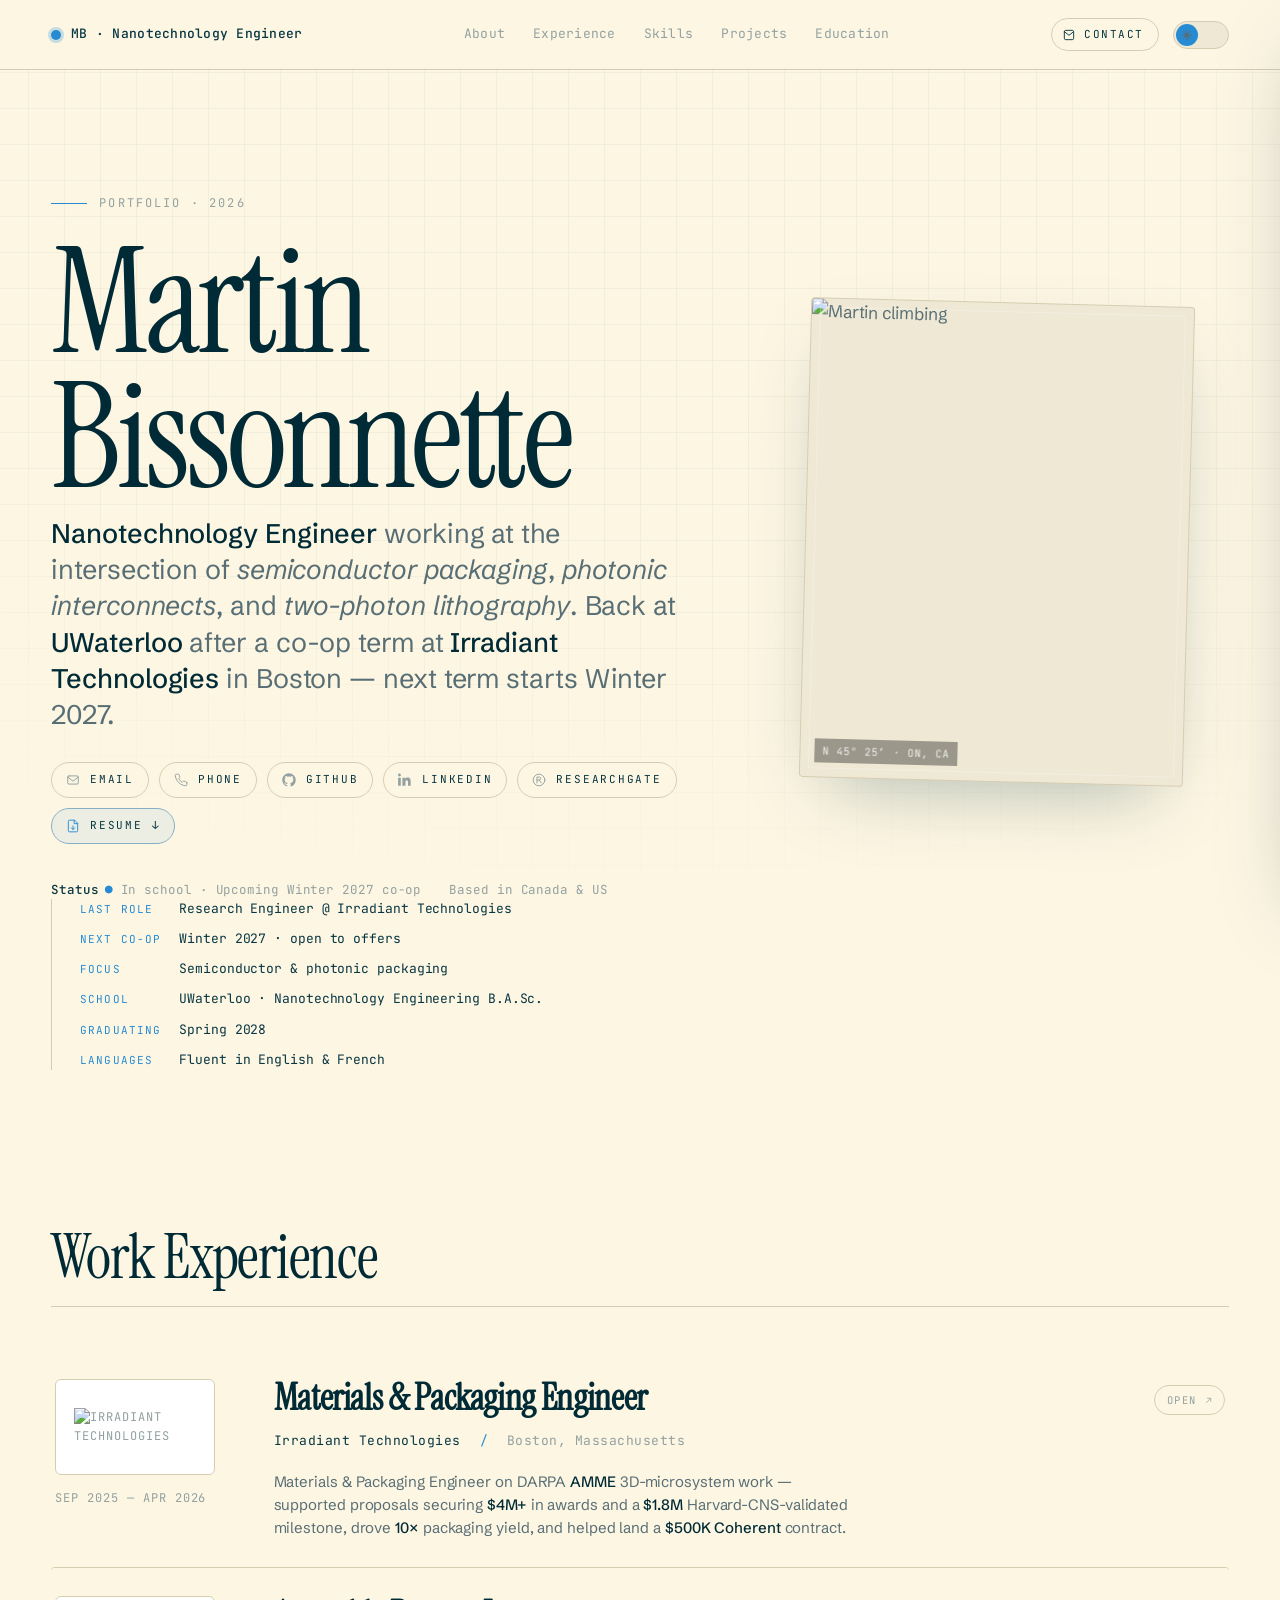
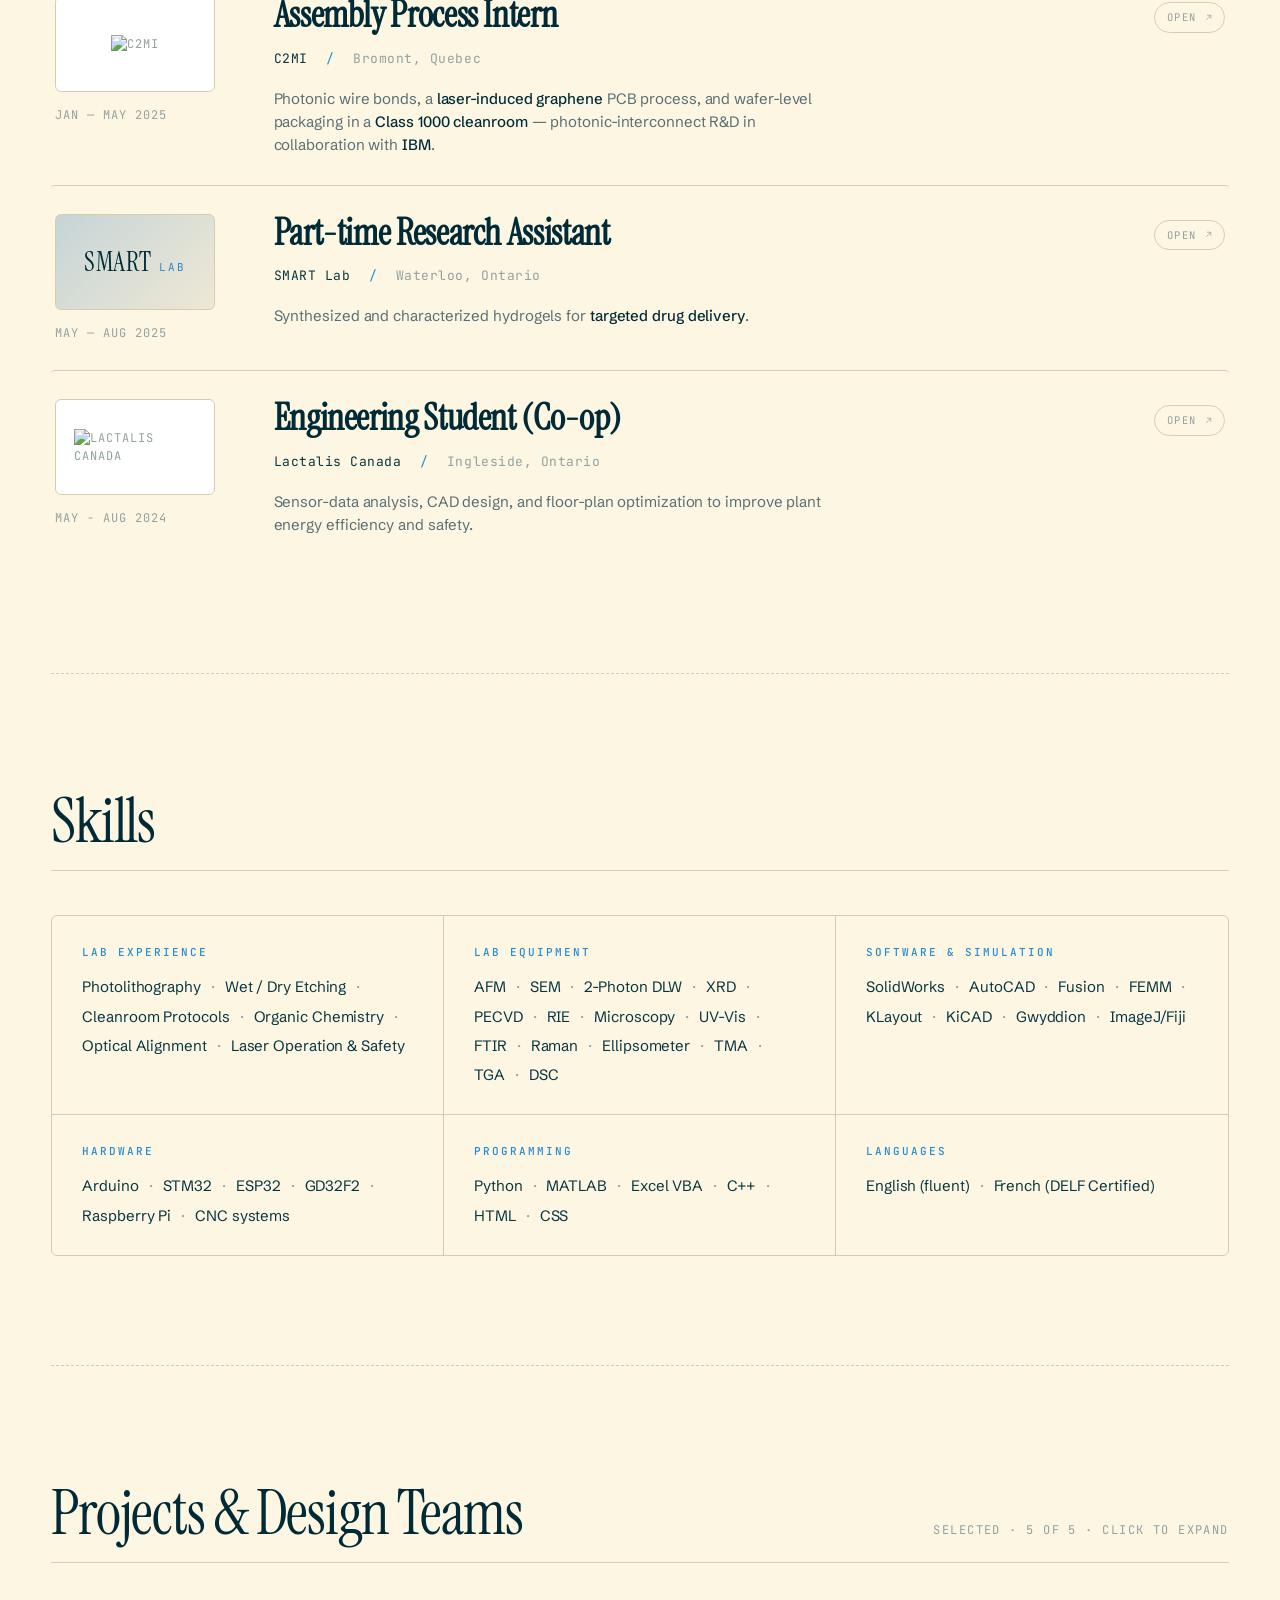
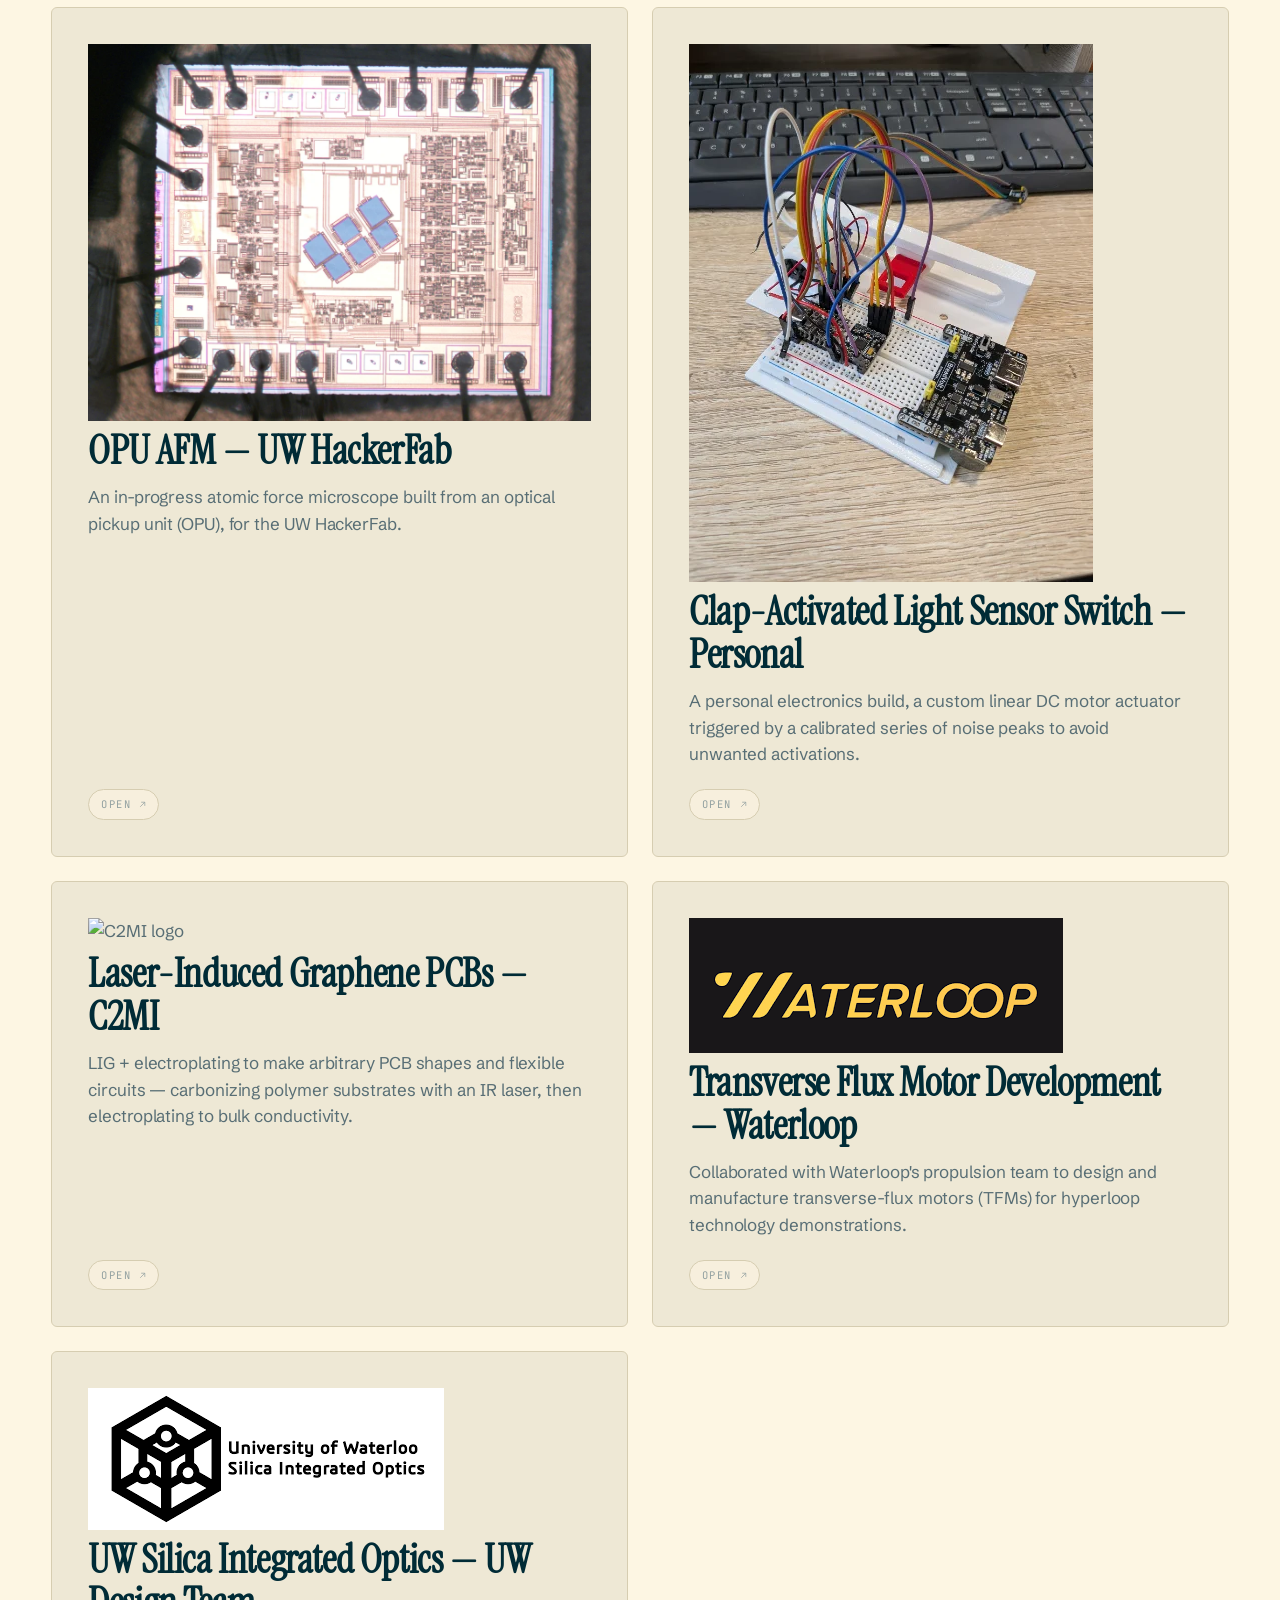
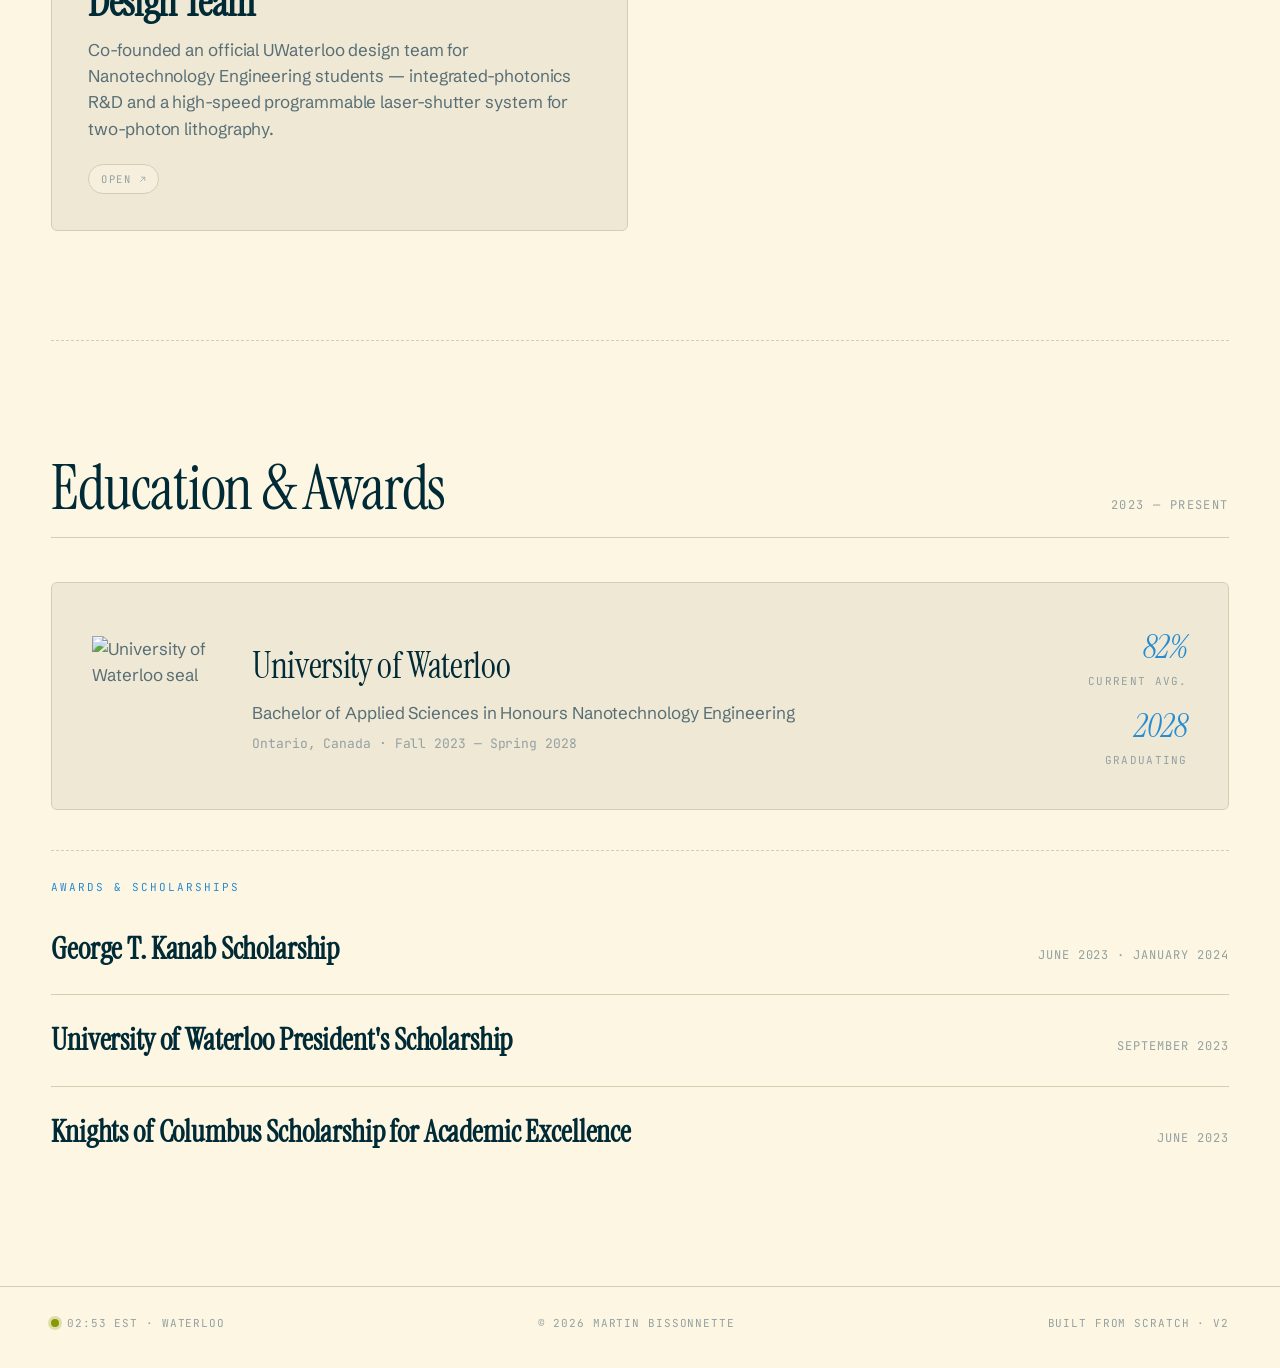
==== commit e69c7633: "typo" ====
--- a/index.html
+++ b/index.html
@@ -13,89 +13,20 @@
 <body>
 
 <!-- ============================================================
-     ANIMATED WAFER / IC BACKGROUND
+     GRAPH-PAPER BACKGROUND
      ============================================================ -->
 <div class="bg-wafer" aria-hidden="true">
   <svg viewBox="0 0 1600 1000" preserveAspectRatio="xMidYMid slice">
     <defs>
       <pattern id="grid" width="40" height="40" patternUnits="userSpaceOnUse">
-        <path d="M 40 0 L 0 0 0 40" class="stroke" stroke-width="0.5" />
+        <path d="M 40 0 L 0 0 0 40" class="stroke" stroke-width="1" />
       </pattern>
-      <pattern id="dots" width="80" height="80" patternUnits="userSpaceOnUse">
-        <circle cx="40" cy="40" r="1" fill="var(--pattern-stroke)" />
+      <pattern id="grid-major" width="200" height="200" patternUnits="userSpaceOnUse">
+        <rect width="200" height="200" fill="url(#grid)" />
+        <path d="M 200 0 L 0 0 0 200" class="stroke-major" stroke-width="1.4" fill="none" />
       </pattern>
     </defs>
-
-    <!-- subtle grid -->
-    <rect width="1600" height="1000" fill="url(#grid)" />
-
-    <!-- WAFER (huge circle) -->
-    <g transform="translate(800,500)">
-      <circle r="460" class="die" stroke-width="1" />
-      <circle r="420" class="die" stroke-width="0.5" stroke-dasharray="3 6" opacity="0.5" />
-      <line x1="-460" y1="-340" x2="-340" y2="-460" class="die" stroke-width="1" />
-    </g>
-
-    <!-- IC DIES grid -->
-    <g class="die" stroke-width="1">
-      <!-- Row 1 -->
-      <rect x="220"  y="160"  width="120" height="120" />
-      <rect x="360"  y="160"  width="120" height="120" />
-      <rect x="1120" y="160"  width="120" height="120" />
-      <rect x="1260" y="160"  width="120" height="120" />
-      <!-- Row 2 -->
-      <rect x="160"  y="320"  width="120" height="120" />
-      <rect x="300"  y="320"  width="120" height="120" />
-      <rect x="1180" y="320"  width="120" height="120" />
-      <rect x="1320" y="320"  width="120" height="120" />
-      <!-- Row 3 -->
-      <rect x="220"  y="700"  width="120" height="120" />
-      <rect x="360"  y="700"  width="120" height="120" />
-      <rect x="1120" y="700"  width="120" height="120" />
-      <rect x="1260" y="700"  width="120" height="120" />
-    </g>
-
-    <!-- IC pin pads -->
-    <g class="pad">
-      <!-- top row pads on die at 220,160 -->
-      <g transform="translate(220,160)">
-        <rect x="14" y="-2" width="8" height="4" /><rect x="34" y="-2" width="8" height="4" /><rect x="54" y="-2" width="8" height="4" /><rect x="74" y="-2" width="8" height="4" /><rect x="94" y="-2" width="8" height="4" />
-        <rect x="14" y="118" width="8" height="4" /><rect x="34" y="118" width="8" height="4" /><rect x="54" y="118" width="8" height="4" /><rect x="74" y="118" width="8" height="4" /><rect x="94" y="118" width="8" height="4" />
-      </g>
-      <g transform="translate(1260,160)">
-        <rect x="14" y="-2" width="8" height="4" /><rect x="34" y="-2" width="8" height="4" /><rect x="54" y="-2" width="8" height="4" /><rect x="74" y="-2" width="8" height="4" /><rect x="94" y="-2" width="8" height="4" />
-      </g>
-      <g transform="translate(220,700)">
-        <rect x="14" y="-2" width="8" height="4" /><rect x="34" y="-2" width="8" height="4" /><rect x="54" y="-2" width="8" height="4" /><rect x="74" y="-2" width="8" height="4" /><rect x="94" y="-2" width="8" height="4" />
-      </g>
-    </g>
-
-    <!-- TRACES (interconnect) -->
-    <g class="trace" stroke-width="1.4" fill="none">
-      <path d="M 280 220 L 280 280 L 380 280 L 380 220" />
-      <path d="M 280 380 L 380 380 L 380 440 L 480 440" />
-      <path d="M 1180 220 L 1180 280 L 1320 280 L 1320 220" />
-      <path d="M 1240 380 L 1240 480 L 1180 480 L 1180 700" />
-      <path d="M 280 760 L 380 760 L 380 820 L 280 820 Z" />
-      <path d="M 100 500 L 1500 500" stroke-dasharray="2 4" opacity="0.5" />
-      <path d="M 600 100 L 600 900" stroke-dasharray="2 4" opacity="0.4" />
-      <path d="M 1000 100 L 1000 900" stroke-dasharray="2 4" opacity="0.4" />
-    </g>
-
-    <!-- ANIMATED PULSES traveling along bus lines -->
-    <g fill="none" stroke-width="3" stroke-linecap="round">
-      <path class="pulse"   d="M 100 220 L 700 220 L 700 500 L 1500 500" />
-      <path class="pulse b" d="M 100 780 L 500 780 L 500 600 L 1100 600 L 1100 220 L 1500 220" />
-      <path class="pulse c" d="M 200 100 L 200 400 L 900 400 L 900 900 L 1400 900" />
-    </g>
-
-    <!-- crosshair markers -->
-    <g class="die" stroke-width="1" opacity="0.6">
-      <g transform="translate(120,120)"><line x1="-8" x2="8" y1="0" y2="0" /><line x1="0" x2="0" y1="-8" y2="8" /></g>
-      <g transform="translate(1480,120)"><line x1="-8" x2="8" y1="0" y2="0" /><line x1="0" x2="0" y1="-8" y2="8" /></g>
-      <g transform="translate(120,880)"><line x1="-8" x2="8" y1="0" y2="0" /><line x1="0" x2="0" y1="-8" y2="8" /></g>
-      <g transform="translate(1480,880)"><line x1="-8" x2="8" y1="0" y2="0" /><line x1="0" x2="0" y1="-8" y2="8" /></g>
-    </g>
+    <rect width="1600" height="1000" fill="url(#grid-major)" />
   </svg>
 </div>
 
@@ -128,23 +59,23 @@
           <span class="dot" aria-hidden="true"></span>
           <span>Get in touch</span>
         </div>
-        <a class="contact-menu__item" role="menuitem" href="/cdn-cgi/l/email-protection#610c001315180c0b0308121221060c00080d4f020e0c">
+        <a class="contact-menu__item" role="menuitem" href="/cdn-cgi/l/email-protection#1e737f6c6a6773747c776d6d5e79737f7772307d7173">
           <span class="contact-menu__icon" aria-hidden="true">
             <svg viewBox="0 0 24 24" fill="none" stroke="currentColor" stroke-width="1.6" stroke-linecap="round" stroke-linejoin="round"><rect x="3" y="5" width="18" height="14" rx="2"/><path d="m3 7 9 7 9-7"/></svg>
           </span>
           <span class="contact-menu__txt">
             <span class="contact-menu__k">Personal</span>
-            <span class="contact-menu__v"><span class="__cf_email__" data-cfemail="6d000c1f191400070f041e1e2d0a000c0401430e0200">[email&#160;protected]</span></span>
+            <span class="contact-menu__v"><span class="__cf_email__" data-cfemail="91fcf0e3e5e8fcfbf3f8e2e2d1f6fcf0f8fdbff2fefc">[email&#160;protected]</span></span>
           </span>
           <span class="contact-menu__arrow" aria-hidden="true">↗</span>
         </a>
-        <a class="contact-menu__item" role="menuitem" href="/cdn-cgi/l/email-protection#660b54040f15150908261311071203140a0909480507">
+        <a class="contact-menu__item" role="menuitem" href="/cdn-cgi/l/email-protection#c0adf2a2a9b3b3afae80b5b7a1b4a5b2acafafeea3a1">
           <span class="contact-menu__icon" aria-hidden="true">
             <svg viewBox="0 0 24 24" fill="none" stroke="currentColor" stroke-width="1.6" stroke-linecap="round" stroke-linejoin="round"><path d="M22 10v6a2 2 0 0 1-1.106 1.789l-7 3.5a2 2 0 0 1-1.788 0l-7-3.5A2 2 0 0 1 4 16v-6"/><path d="m2 9 10-5 10 5-10 5z"/><path d="M6 12v5c0 .53.51 1 1 1l5 1 5-1c.49 0 1-.47 1-1v-5"/></svg>
           </span>
           <span class="contact-menu__txt">
             <span class="contact-menu__k">School</span>
-            <span class="contact-menu__v"><span class="__cf_email__" data-cfemail="ef82dd8d869c9c8081af9a988e9b8a9d838080c18c8e">[email&#160;protected]</span></span>
+            <span class="contact-menu__v"><span class="__cf_email__" data-cfemail="761b44141f05051918360301170213041a1919581517">[email&#160;protected]</span></span>
           </span>
           <span class="contact-menu__arrow" aria-hidden="true">↗</span>
         </a>
@@ -187,7 +118,7 @@
         starts Winter 2027.
       </p>
       <div class="hero__contacts">
-        <a class="chip" href="/cdn-cgi/l/email-protection#9af7fbe8eee3f7f0f8f3e9e9dafdf7fbf3f6b4f9f5f7" aria-label="Email">
+        <a class="chip" href="/cdn-cgi/l/email-protection#5d303c2f292430373f342e2e1d3a303c3431733e3230" aria-label="Email">
           <span class="chip__icon" aria-hidden="true">
             <svg viewBox="0 0 24 24" fill="none" stroke="currentColor" stroke-width="1.6" stroke-linecap="round" stroke-linejoin="round"><rect x="3" y="5" width="18" height="14" rx="2"/><path d="m3 7 9 7 9-7"/></svg>
           </span>
@@ -217,7 +148,7 @@
           </span>
           <span class="chip__k">researchgate</span>
         </a>
-        <a class="chip chip--accent" href="assets/Martin Bissonnette Resume.pdf" target="_blank" rel="noopener" aria-label="Resume PDF">
+        <a class="chip chip--accent" href="media/Martin Bissonnette Resume.pdf" target="_blank" rel="noopener" aria-label="Resume PDF">
           <span class="chip__icon" aria-hidden="true">
             <svg viewBox="0 0 24 24" fill="none" stroke="currentColor" stroke-width="1.6" stroke-linecap="round" stroke-linejoin="round"><path d="M14 2H6a2 2 0 0 0-2 2v16a2 2 0 0 0 2 2h12a2 2 0 0 0 2-2V8Z"/><path d="M14 2v6h6"/><path d="M12 18v-6"/><path d="m9 15 3 3 3-3"/></svg>
           </span>
@@ -235,6 +166,19 @@
       <figcaption class="photo-cap">N 45° 25′ · ON, CA</figcaption>
     </figure>
   </div>
+
+  <div class="hero__about" id="about">
+    <aside class="about__aside">
+      <dl>
+        <dt>last role</dt>      <dd>Research Engineer @ Irradiant Technologies</dd>
+        <dt>next co-op</dt>     <dd>Winter 2027 · open to offers</dd>
+        <dt>focus</dt>          <dd>Semiconductor &amp; photonic packaging</dd>
+        <dt>school</dt>         <dd>UWaterloo · Nanotechnology Engineering B.A.Sc.</dd>
+        <dt>graduating</dt>     <dd>Spring 2028</dd>
+        <dt>languages</dt>      <dd>Fluent in English &amp; French</dd>
+      </dl>
+    </aside>
+  </div>
 </header>
 
 <!-- ============================================================
@@ -242,44 +186,11 @@
      ============================================================ -->
 <div data-sections-root>
 
-  <!-- ABOUT -->
-  <section id="about" data-section="about" data-screen-label="About" class="reveal">
-    <div class="section-head">
-      <div>
-        <div class="section-head__num">§ 01 · ABOUT</div>
-        <h2 class="section-head__title">From <em>wet lab</em><br/>to <em>cleanroom</em>.</h2>
-      </div>
-      <div class="section-head__right">
-</div>
-    </div>
-
-    <div class="about__grid">
-      <div>
-        <p class="about__lede">Motivated Nanotechnology Engineering student with hands-on experience in nano fabrication and semiconductor &amp; photonic packaging — for both manufacturing and R&amp;D.</p>
-        <div class="about__body">
-          <p>My passion lies at the frontier of nanofabrication, where micro-scale breakthroughs drive the future of photonics and chip technology. To create something new from just an idea and watch it take physical form is the ultimate reward of engineering, and I aspire to dedicate my career to chasing that moment of creation.</p>
-          <p>Outside the lab I'm usually playing one of a dozen sports, messing around in the garage or spending time with those closest to me.</p>
-        </div>
-      </div>
-      <aside class="about__aside">
-        <dl>
-          <dt>last role</dt>      <dd>Research Engineer @ Irradiant Technologies</dd>
-          <dt>next co-op</dt>     <dd>Winter 2027 · open to offers</dd>
-          <dt>focus</dt>          <dd>Semiconductor &amp; photonic packaging</dd>
-          <dt>school</dt>         <dd>UWaterloo · Nanotechnology Engineering B.A.Sc.</dd>
-          <dt>graduating</dt>     <dd>Spring 2028</dd>
-          <dt>languages</dt>      <dd>Fluent in English &amp; French</dd>
-        </dl>
-      </aside>
-    </div>
-  </section>
-
   <!-- EXPERIENCE -->
   <section id="experience" data-section="experience" data-screen-label="Experience" class="reveal">
     <div class="section-head">
       <div>
-        <div class="section-head__num">§ 02 · WORK</div>
-        <h2 class="section-head__title">Where I've <em>built</em> things.</h2>
+        <h2 class="section-head__title">Work Experience</h2>
       </div>
       <div class="section-head__right">
 </div>
@@ -296,30 +207,29 @@
         <div class="exp__brief">
           <h3 class="exp__role">Materials &amp; Packaging Engineer</h3>
           <p class="exp__company">Irradiant Technologies <span class="sep">/</span> <span class="loc">Boston, Massachusetts</span></p>
-          <p class="exp__summary">Materials-team lead on a <strong>$14M DARPA</strong> contract for 3D non-planar microsystems — secured a <strong>$1.8M milestone</strong>, shipped a company-wide UV-dicing SOP, and helped land a <strong>$500K Coherent contract</strong>.</p>
+          <p class="exp__summary">Materials &amp; Packaging Engineer on DARPA <strong>AMME</strong> 3D-microsystem work — supported proposals securing <strong>$4M+</strong> in awards and a <strong>$1.8M</strong> Harvard-CNS-validated milestone, drove <strong>10×</strong> packaging yield, and helped land a <strong>$500K Coherent</strong> contract.</p>
         </div>
         <span class="exp__cue" aria-hidden="true"><span>Open</span><svg viewBox="0 0 24 24" fill="none" stroke="currentColor" stroke-width="1.6"><path d="M7 17L17 7M9 7h8v8"/></svg></span>
         <template class="exp__details">
           <div class="exp__stats">
-            <div class="exp__stat"><b>$14M</b><span>DARPA contract</span></div>
-            <div class="exp__stat"><b>$1.8M</b><span>milestone secured</span></div>
+            <div class="exp__stat"><b>$4M+</b><span>DARPA AMME awards</span></div>
+            <div class="exp__stat"><b>$1.8M</b><span>milestone payment</span></div>
             <div class="exp__stat"><b>$500K</b><span>Coherent contract</span></div>
             <div class="exp__stat"><b>10×</b><span>yield &amp; throughput</span></div>
-            <div class="exp__stat"><b>1 wk → 3 d</b><span>process time</span></div>
           </div>
           <ul class="exp__bullets">
-            <li>Joined the <strong>materials team</strong> supporting a <strong>$14M DARPA-funded</strong> program on the development of 3D non-planar microsystems — primary role: designing and printing conductive silver microstructures.</li>
-            <li>Became a primary operator of Irradiant's <strong>point-scan lithography system</strong>, and independently implemented a <strong>stitching feature</strong> (with companion visualizer &amp; full file-generation documentation) that enabled large multi-FOV prints — a capability that did not exist before my arrival.</li>
-            <li>Performed <strong>AFM &amp; SEM</strong> surface-roughness measurements at <strong>Harvard CNS</strong> that directly secured a <strong>$1.8M DARPA milestone</strong>; processed and analyzed data in Gwyddion and Fiji.</li>
-            <li>Co-led automation of post-processing with an <strong>Opentrons OT-2</strong> — designed and 3D-printed custom hardware fixtures, validated chemical compatibility with our reagents, and reduced experimental turnaround from <strong>one week to three days</strong>. The rig is now used company-wide.</li>
-            <li>Researched and proposed a <strong>low-cost UV dicing</strong> process for our brittle nanoporous-glass scaffold — independent investigation that became Irradiant's <strong>standard operating procedure</strong> for precision cutting across the company.</li>
-            <li>Developed novel <strong>semiconductor packaging</strong> methods for proprietary nano-porous scaffold materials — pushed yield &amp; throughput <strong>10×</strong> and helped land a <strong>$500K Coherent contract</strong>.</li>
-            <li>Designed and printed <strong>RF antennas</strong> as demonstrators for a new government grant application; the designs continue to be used across grant submissions.</li>
-            <li>Owned the <strong>optical design implementation</strong> for a large customer-facing project alongside the metrology &amp; optics teams — built a system to measure photonic-waveguide insertion losses and contributed to corrective optics shipping into <strong>Nvidia, Coherent, and Corning</strong> data-center products.</li>
+            <li>Developed <strong>semiconductor packaging</strong> methods for proprietary nano-porous scaffold materials — improving quality, yield &amp; throughput <strong>10×</strong> and enabling a <strong>$500K Coherent contract</strong>.</li>
+            <li>Advanced the development of high-fidelity <strong>3D micro-electronic systems</strong> under DARPA's <strong>AMME program</strong>, supporting proposals that secured <strong>over $4M</strong> in contract awards.</li>
+            <li>Conducted <strong>AFM &amp; SEM</strong> measurement cycles at <strong>Harvard CNS</strong> (Trained User) that directly contributed to a <strong>$1.8M milestone payment</strong> and multiple customer developments; processed data in Gwyddion &amp; Fiji.</li>
+            <li>Designed and produced <strong>photosensitive silver-reduction materials</strong> for multi-photon 3D lithography — optimizing for conductivity, surface quality, and sub-micron resolution.</li>
+            <li>Implemented a <strong>multi-FOV stitching feature</strong> for the point-scan lithography system, enabling large-scale conductive prints at nanoscale resolution — used to create micro-electronic and <strong>GHz RF structures</strong> for DARPA grant proposals.</li>
+            <li>Assisted in the design and validation of an <strong>optical measurement system</strong> for insertion loss &amp; beam quality of printed photonic waveguides, enabling data-driven optimization of print geometry and process conditions.</li>
+            <li>Co-led automation of post-processing with an <strong>Opentrons OT-2</strong> — custom 3D-printed fixtures and reagent-compatibility validation that cut experimental turnaround from a week to ~3 days; now used company-wide.</li>
+            <li>Researched and proposed a <strong>low-cost UV dicing</strong> process for the brittle nanoporous-glass scaffold — now Irradiant's <strong>standard operating procedure</strong> for precision cutting.</li>
             <li>Co-authored a low-cost open-access <strong>two-photon lithography</strong> system for academic research (ResearchGate).</li>
           </ul>
           <div class="exp__tags">
-            <span>DARPA</span><span>AFM</span><span>SEM</span><span>Harvard CNS</span><span>Point-scan DLW</span><span>Stitching</span><span>Opentrons</span><span>UV dicing</span><span>RF antennas</span><span>Optics</span><span>Gwyddion</span><span>Fiji</span>
+            <span>DARPA AMME</span><span>AFM</span><span>SEM</span><span>Harvard CNS</span><span>Point-scan DLW</span><span>Stitching</span><span>Silver materials</span><span>GHz RF</span><span>Photonic waveguides</span><span>Opentrons</span><span>UV dicing</span><span>Gwyddion</span><span>Fiji</span>
           </div>
 
           <div class="exp__ref-block">
@@ -396,19 +306,19 @@
         <div class="exp__brief">
           <h3 class="exp__role">Assembly Process Intern</h3>
           <p class="exp__company">C2MI <span class="sep">/</span> <span class="loc">Bromont, Quebec</span></p>
-          <p class="exp__summary">Photonic wire bonds, wafer-level packaging, and laser-induced graphene in a <strong>Class 1000 cleanroom</strong> — IBM collaboration with <strong>+20%</strong> optical performance.</p>
+          <p class="exp__summary">Photonic wire bonds, a <strong>laser-induced graphene</strong> PCB process, and wafer-level packaging in a <strong>Class 1000 cleanroom</strong> — photonic-interconnect R&amp;D in collaboration with <strong>IBM</strong>.</p>
         </div>
         <span class="exp__cue" aria-hidden="true"><span>Open</span><svg viewBox="0 0 24 24" fill="none" stroke="currentColor" stroke-width="1.6"><path d="M7 17L17 7M9 7h8v8"/></svg></span>
         <template class="exp__details">
           <ul class="exp__bullets">
-            <li>Performed microfabrication and testing in a <strong>Class 1000 cleanroom</strong> on semiconductor and optical packaging tools.</li>
-            <li>R&amp;D on photonic wire bonds as an alternative interconnect method — in collaboration with IBM. <strong>+20%</strong> optical performance.</li>
-            <li>Created a procedure for laser-induced graphene patterns for electroplating as a novel PCB-creation method.</li>
-            <li>Documented &amp; tested wafer-level packaging — embedding chips into remolded wafers for higher package density.</li>
+            <li>Performed microfabrication and testing in a <strong>Class 1000 cleanroom</strong> using semiconductor and optical packaging tools.</li>
+            <li>R&amp;D on <strong>photonic wire bonds</strong> as an alternative photonic-interconnect method in collaboration with <strong>IBM</strong>; designed a photonic waveguide chip in <strong>KLayout</strong> to test insertion losses of optical interconnects.</li>
+            <li>Developed a <strong>laser-induced graphene (LIG)</strong> process for PCB manufacturing — enabling flexible, high-conductivity electroplating on <strong>sub-mm traces</strong> comparable to bulk electrodes.</li>
+            <li>Documented and tested a <strong>wafer-level packaging</strong> method to embed chips into remolded wafers, enabling further processing and higher package density.</li>
             <li>Characterized materials &amp; assembly quality via microscopy, spectroscopy, and electro-mechanical analysis.</li>
           </ul>
           <div class="exp__tags">
-            <span>Cleanroom</span><span>Photonic wire bonds</span><span>Wafer-level packaging</span><span>IBM collab</span>
+            <span>Cleanroom</span><span>Photonic wire bonds</span><span>KLayout</span><span>LIG</span><span>Wafer-level packaging</span><span>IBM collab</span>
           </div>
 
           <div class="exp__ref-block">
@@ -518,8 +428,7 @@
   <section id="skills" data-section="skills" data-screen-label="Skills" class="reveal">
     <div class="section-head">
       <div>
-        <div class="section-head__num">§ 03 · STACK</div>
-        <h2 class="section-head__title">Tools of the <em>trade</em>.</h2>
+        <h2 class="section-head__title">Skills</h2>
       </div>
       <div class="section-head__right">
 </div>
@@ -527,45 +436,45 @@
 
     <div class="skills">
       <div class="skill-cat">
-        <h3><span class="ix">01</span> Lab Equipment</h3>
+        <h3>Lab Experience</h3>
         <ul>
-          <li>AFM</li><li>SEM</li><li>XRD</li><li>Microscopy</li>
-          <li>UV-Vis</li><li>FTIR</li><li>Raman</li>
+          <li>Photolithography</li><li>Wet / Dry Etching</li><li>Cleanroom Protocols</li>
+          <li>Organic Chemistry</li><li>Optical Alignment</li><li>Laser Operation &amp; Safety</li>
+        </ul>
+      </div>
+      <div class="skill-cat">
+        <h3>Lab Equipment</h3>
+        <ul>
+          <li>AFM</li><li>SEM</li><li>2-Photon DLW</li><li>XRD</li><li>PECVD</li><li>RIE</li>
+          <li>Microscopy</li><li>UV-Vis</li><li>FTIR</li><li>Raman</li><li>Ellipsometer</li>
           <li>TMA</li><li>TGA</li><li>DSC</li>
         </ul>
       </div>
       <div class="skill-cat">
-        <h3><span class="ix">02</span> Lab Experience</h3>
-        <ul>
-          <li>Bio / Organic chemistry</li><li>Cleanroom protocols</li>
-          <li>Optical alignment</li><li>Laser operation &amp; safety</li>
-        </ul>
-      </div>
-      <div class="skill-cat">
-        <h3><span class="ix">03</span> Software</h3>
+        <h3>Software &amp; Simulation</h3>
         <ul>
           <li>SolidWorks</li><li>AutoCAD</li><li>Fusion</li><li>FEMM</li>
           <li>KLayout</li><li>KiCAD</li><li>Gwyddion</li><li>ImageJ/Fiji</li>
         </ul>
       </div>
       <div class="skill-cat">
-        <h3><span class="ix">04</span> Programming</h3>
+        <h3>Hardware</h3>
+        <ul>
+          <li>Arduino</li><li>STM32</li><li>ESP32</li><li>GD32F2</li>
+          <li>Raspberry Pi</li><li>CNC systems</li>
+        </ul>
+      </div>
+      <div class="skill-cat">
+        <h3>Programming</h3>
         <ul>
           <li>Python</li><li>MATLAB</li><li>Excel VBA</li>
-          <li>C++</li><li>HTML</li><li>CSS</li><li>Arduino</li>
+          <li>C++</li><li>HTML</li><li>CSS</li>
         </ul>
       </div>
       <div class="skill-cat">
-        <h3><span class="ix">05</span> Trade</h3>
+        <h3>Languages</h3>
         <ul>
-          <li>Welding</li><li>Metallurgy</li><li>Carpentry</li>
-          <li>Electrical</li><li>Automotive</li>
-        </ul>
-      </div>
-      <div class="skill-cat">
-        <h3><span class="ix">06</span> Languages</h3>
-        <ul>
-          <li>English (fluent)</li><li>French (DELF B1)</li>
+          <li>English (fluent)</li><li>French (DELF Certified)</li>
         </ul>
       </div>
     </div>
@@ -575,17 +484,179 @@
   <section id="projects" data-section="projects" data-screen-label="Projects" class="reveal">
     <div class="section-head">
       <div>
-        <div class="section-head__num">§ 04 · PROJECTS &amp; DESIGN TEAMS</div>
-        <h2 class="section-head__title">Projects &amp; Design teams.</h2>
-      </div>
-      <div class="section-head__right">
-</div>
+        <h2 class="section-head__title">Projects &amp; Design Teams</h2>
+      </div>
+      <div class="section-head__right">Selected · 5 of 5 · click to expand</div>
     </div>
 
     <div class="projects">
+      <article class="project" data-expand role="button" tabindex="0" aria-label="Open OPU AFM for UW HackerFab">
+        <div class="project__thumb"><img src="media/opu_pdic_chip.webp" alt="PDIC chip die under optical microscope" loading="lazy" /></div>
+        <h3 class="project__title">OPU AFM <span class="project__affil">— UW HackerFab</span></h3>
+        <p class="project__desc">
+          An in-progress atomic force microscope built from an optical pickup unit (OPU),
+          for the UW HackerFab.
+        </p>
+        <span class="project__cue" aria-hidden="true"><span>Open</span><svg viewBox="0 0 24 24" fill="none" stroke="currentColor" stroke-width="1.6"><path d="M7 17L17 7M9 7h8v8"/></svg></span>
+        <template class="project__details">
+          <figure class="project__figure">
+            <img src="media/opu_pdic_chip.webp" alt="PDIC photodiode IC die under optical microscope" loading="lazy" />
+            <figcaption>PDIC (photodiode IC) die — the optical sensing core, recovered from an optical pickup unit of a Panasonic DVD-S43.</figcaption>
+          </figure>
+
+          <p class="slideout__section-label">Overview</p>
+          <p class="slideout__para">An in-progress project for UW HackerFab: building an atomic force microscope (AFM) around a low-cost optical pickup unit (OPU) out of a salvaged DVD player as the sensing core.</p>
+
+          <p class="slideout__note">More images to come as the build progresses.</p>
+
+          <div class="project__tags">
+            <span>AFM</span><span>OPU</span><span>Metrology</span><span>HackerFab</span><span>In progress</span>
+          </div>
+        </template>
+      </article>
+
+      <article class="project" data-expand role="button" tabindex="0" aria-label="Open Clap-Activated Light Sensor Switch">
+        <div class="project__thumb"><img src="media/clap_breadboard.webp" alt="Clap-activated light switch prototype on a breadboard" loading="lazy" /></div>
+        <h3 class="project__title">Clap-Activated Light Sensor Switch <span class="project__affil">— Personal</span></h3>
+        <p class="project__desc">
+          A personal electronics build, a custom linear DC motor actuator triggered by a calibrated series of noise peaks to avoid unwanted activations.
+        </p>
+        <span class="project__cue" aria-hidden="true"><span>Open</span><svg viewBox="0 0 24 24" fill="none" stroke="currentColor" stroke-width="1.6"><path d="M7 17L17 7M9 7h8v8"/></svg></span>
+        <template class="project__details">
+          <div class="project__media">
+            <figure class="project__figure">
+              <img src="media/clap_breadboard.webp" alt="Clap-activated light switch prototype wired on a breadboard" loading="lazy" />
+              <figcaption>Breadboard prototype — microcontroller, microphone &amp; light sensor.</figcaption>
+            </figure>
+            <figure class="project__figure">
+              <img src="media/clap_cad.webp" alt="CAD model of the clap-switch actuator mechanism" loading="lazy" />
+              <figcaption>CAD model of the actuator mechanism.</figcaption>
+            </figure>
+          </div>
+
+          <div class="project__video">
+            <video controls playsinline preload="metadata" poster="">
+              <source src="media/clap-switch.mp4" type="video/mp4" />
+            </video>
+            <p class="project__video-cap">▶ Short demo of the clap-activated light switch</p>
+          </div>
+
+          <p class="slideout__section-label">Overview</p>
+          <p class="slideout__para">
+            A personal electronics project: a <strong>clap-activated switch</strong> combined
+            with a <strong>light sensor</strong>, so only a specifically calibrated sound will
+            trigger the motor to actuate the switch.
+          </p>
+
+          <div class="project__tags">
+            <span>Electronics</span><span>Sensors</span><span>Microcontroller</span><span>Personal build</span>
+          </div>
+        </template>
+      </article>
+
+      <article class="project" data-expand role="button" tabindex="0" aria-label="Open Laser-Induced Graphene PCBs">
+        <div class="project__thumb project__thumb--logo"><img src="https://martin-bissonnette.github.io/Portfolio-Website/images/c2mi_logo.png" alt="C2MI logo" loading="lazy" /></div>
+        <h3 class="project__title">Laser-Induced Graphene PCBs <span class="project__affil">— C2MI</span></h3>
+        <p class="project__desc">
+          LIG + electroplating to make arbitrary PCB shapes and flexible circuits —
+          carbonizing polymer substrates with an IR laser, then electroplating to
+          bulk conductivity.
+        </p>
+        <span class="project__cue" aria-hidden="true"><span>Open</span><svg viewBox="0 0 24 24" fill="none" stroke="currentColor" stroke-width="1.6"><path d="M7 17L17 7M9 7h8v8"/></svg></span>
+        <template class="project__details">
+          <p class="slideout__section-label">Overview</p>
+          <p class="slideout__para">
+            A self-directed side project carried out at <strong>C2MI</strong>, exploring
+            <strong>laser-induced graphene (LIG) + electroplating</strong> as a route to
+            arbitrary PCB shapes and flexible circuits — without conventional masks,
+            etching, or rigid copper-clad laminate.
+          </p>
+
+          <p class="slideout__section-label">Process</p>
+          <p class="slideout__para">
+            Using an <strong>IR laser</strong>, we carbonized targeted areas of a range of
+            polymer substrates, converting them into conductive graphite/graphene traces.
+            These regions were then promptly selectively <strong>electroplated</strong> to build
+            them up to usable, bulk-metal conductivity on the arbitrary shapes of the
+            substrates and maintained their flexible properties without breaking the traces.
+          </p>
+
+          <p class="slideout__section-label">Preliminary Results</p>
+          <ul class="exp__bullets">
+            <li>Achieved <strong>bulk conductivities</strong> on plated traces in early testing.</li>
+            <li>Reached a minimum trace width of <strong>0.5&nbsp;mm</strong> all in preliminary trials.</li>
+            <li>Demonstrated the approach across multiple polymer substrates (resin wafers, Kapton/polyimide tapes).</li>
+            <li>Showed a viable path to <strong>flexible circuits</strong> and arbitrary board geometries.</li>
+          </ul>
+
+          <p class="slideout__note">No images — this work was done internally at C2MI.</p>
+
+          <div class="project__tags">
+            <span>LIG</span><span>Electroplating</span><span>IR laser</span><span>Flexible circuits</span><span>PCB</span><span>R&amp;D</span>
+          </div>
+        </template>
+      </article>
+
+      <article class="project" data-expand role="button" tabindex="0" aria-label="Open Waterloop Hyperloop design team">
+        <div class="project__thumb project__thumb--logo is-dark"><img src="media/waterloop_logo.png" alt="Waterloop logo" loading="lazy" /></div>
+        <h3 class="project__title">Transverse Flux Motor Development <span class="project__affil">— Waterloop</span></h3>
+        <p class="project__desc">
+          Collaborated with Waterloop's propulsion team to design and manufacture
+          transverse-flux motors (TFMs) for hyperloop technology demonstrations.
+        </p>
+        <span class="project__cue" aria-hidden="true"><span>Open</span><svg viewBox="0 0 24 24" fill="none" stroke="currentColor" stroke-width="1.6"><path d="M7 17L17 7M9 7h8v8"/></svg></span>
+        <template class="project__details">
+          <div class="project__visual project__visual--logo project__visual--waterloop">
+            <img src="media/waterloop_logo.png" alt="Waterloop logo" />
+          </div>
+
+          <p class="slideout__section-label">Overview</p>
+          <p class="slideout__para">
+            Collaborated with Waterloop's propulsion team to design and manufacture
+            <strong>Transverse Flux Motors (TFMs)</strong> for hyperloop technology
+            demonstrations. Worked with a multidisciplinary team to bring cutting-edge
+            motor technology to life.
+          </p>
+
+          <p class="slideout__section-label">Technical Contribution</p>
+          <p class="slideout__para">
+            Developed a <strong>precision copper-coil winding system</strong> to build
+            electric motors, significantly enhancing manufacturing speed and accuracy.
+            The system allowed for consistent, repeatable coil production critical for
+            motor performance in hyperloop applications.
+          </p>
+
+          <p class="slideout__section-label">Team Collaboration</p>
+          <ul class="exp__bullets">
+            <li>Worked alongside mechanical, electrical, and software engineers.</li>
+            <li>Participated in design reviews and iterative prototyping sessions.</li>
+            <li>Created TFM (transverse flux motors) from scratch, starting from the design and simulation stage using FEMM to production and testing.</li>
+            <li>Helped establish quality-control procedures for motor production.</li>
+          </ul>
+
+          <p class="slideout__section-label">Technologies Used</p>
+          <p class="slideout__para">
+            CAD design · precision manufacturing · electric-motor theory · collaborative
+            engineering tools.
+          </p>
+
+          <p class="slideout__section-label">Duration</p>
+          <p class="slideout__para">September 2023 — January 2024</p>
+
+          <figure class="project__figure">
+            <img src="media/waterloop_stator_core.jpg" alt="One of three TFM stator cores with its first hand-wound copper coil" loading="lazy" />
+            <figcaption>One of three stator cores with its first coil wound — the full assembly drove a levitation demo illustrating key hyperloop principles.</figcaption>
+          </figure>
+
+          <div class="project__tags">
+            <span>Electric motors</span><span>TFM</span><span>Manufacturing</span><span>CAD</span><span>Team collaboration</span><span>Hyperloop</span>
+          </div>
+        </template>
+      </article>
+
       <article class="project" data-expand role="button" tabindex="0" aria-label="Open UW Silica Integrated Optics">
-        <div class="project__num">01 / Co-founder · Dec 2023 — Ongoing</div>
-        <h3 class="project__title">UW Silica Integrated <em>Optics</em></h3>
+        <div class="project__thumb project__thumb--logo"><img src="media/uwsio_logo.png" alt="UW Silica Integrated Optics logo" loading="lazy" /></div>
+        <h3 class="project__title">UW Silica Integrated Optics <span class="project__affil">— UW Design Team</span></h3>
         <p class="project__desc">
           Co-founded an official UWaterloo design team for Nanotechnology Engineering
           students — integrated-photonics R&amp;D and a high-speed programmable
@@ -594,7 +665,7 @@
         <span class="project__cue" aria-hidden="true"><span>Open</span><svg viewBox="0 0 24 24" fill="none" stroke="currentColor" stroke-width="1.6"><path d="M7 17L17 7M9 7h8v8"/></svg></span>
         <template class="project__details">
           <div class="project__visual project__visual--logo project__visual--uwsio">
-            <img src="images/uwsio_logo.png" alt="University of Waterloo Silica Integrated Optics logo" />
+            <img src="media/uwsio_logo.png" alt="University of Waterloo Silica Integrated Optics logo" />
           </div>
 
           <p class="slideout__section-label">Overview</p>
@@ -616,76 +687,24 @@
           <p class="slideout__section-label">Technical Projects</p>
           <ul class="exp__bullets">
             <li>Led research and fabrication of a <strong>high-speed programmable laser-shutter system</strong> using Arduino and custom hardware components.</li>
-            <li>Actively working in the optics lab running <strong>DOEs (design of experiments)</strong> to find optimal laser parameters for desired voxel creation.</li>
-            <li>Developing techniques for <strong>voxel creation inside of bulk SiO2</strong>.</li>
-            <li>Establishing laboratory protocols and safety procedures for team operations.</li>
+            <li>Ran <strong>DOEs (design of experiments)</strong> in the optics lab to find optimal laser parameters for desired voxel creation.</li>
+            <li>Developed techniques for <strong>voxel creation inside of bulk SiO2</strong>.</li>
+            <li>Established laboratory protocols and safety procedures for team operations.</li>
           </ul>
 
           <p class="slideout__section-label">Impact</p>
-          <p class="slideout__para">
-            Provides invaluable hands-on experience for nanotechnology engineering
-            students — fostering innovation and practical skills development in the
-            field of integrated photonics, and feeding new process recipes back into
-            the university's 2PP workflows.
-          </p>
+          <p class="slideout__para">Provided invaluable hands-on experience for nanotechnology engineering students, fostering innovation and practical skills development in the field of integrated photonics, and feeding new process recipes back into the university's femto-second laser workflows.</p>
 
           <p class="slideout__section-label">Timeline</p>
-          <p class="slideout__para">December 2023 — Ongoing</p>
+          <p class="slideout__para">December 2023 — May 2026</p>
+
+          <figure class="project__figure">
+            <img src="media/uwsio_first_voxels.jpeg" alt="First voxels written inside bulk SiO2 — diamond-lattice array under optical microscope" loading="lazy" />
+            <figcaption>First voxels written inside bulk SiO₂ — optical microscope with 40x objective.</figcaption>
+          </figure>
 
           <div class="project__tags">
             <span>Photonics</span><span>Research lead</span><span>Arduino</span><span>DLW</span><span>Two-photon lithography</span><span>Leadership</span>
-          </div>
-        </template>
-      </article>
-
-      <article class="project" data-expand role="button" tabindex="0" aria-label="Open Waterloop Hyperloop design team">
-        <div class="project__num">02 / Propulsion team · Sep 2023 — Jan 2024</div>
-        <h3 class="project__title">Waterloop — <em>Transverse Flux Motor</em> Development</h3>
-        <p class="project__desc">
-          Collaborated with Waterloop's propulsion team to design and manufacture
-          transverse-flux motors (TFMs) for hyperloop technology demonstrations.
-        </p>
-        <span class="project__cue" aria-hidden="true"><span>Open</span><svg viewBox="0 0 24 24" fill="none" stroke="currentColor" stroke-width="1.6"><path d="M7 17L17 7M9 7h8v8"/></svg></span>
-        <template class="project__details">
-          <div class="project__visual project__visual--logo project__visual--waterloop">
-            <img src="images/waterloop_logo.png" alt="Waterloop logo" />
-          </div>
-
-          <p class="slideout__section-label">Overview</p>
-          <p class="slideout__para">
-            Collaborated with Waterloop's propulsion team to design and manufacture
-            <strong>Transverse Flux Motors (TFMs)</strong> for hyperloop technology
-            demonstrations. Worked with a multidisciplinary team to bring cutting-edge
-            motor technology to life.
-          </p>
-
-          <p class="slideout__section-label">Technical Contribution</p>
-          <p class="slideout__para">
-            Developed a <strong>precision copper-coil winding system</strong> to build
-            electric motors, significantly enhancing manufacturing speed and accuracy.
-            The system allowed for consistent, repeatable coil production critical for
-            motor performance in hyperloop applications.
-          </p>
-
-          <p class="slideout__section-label">Team Collaboration</p>
-          <ul class="exp__bullets">
-            <li>Worked alongside mechanical, electrical, and software engineers.</li>
-            <li>Participated in design reviews and iterative prototyping sessions.</li>
-            <li>Created TFM (transverse flux motors) from scratch, starting from the design and simulation stage using FEMM to production and testing.</li>
-            <li>Helped establish quality-control procedures for motor production.</li>
-          </ul>
-
-          <p class="slideout__section-label">Technologies Used</p>
-          <p class="slideout__para">
-            CAD design · precision manufacturing · electric-motor theory · collaborative
-            engineering tools.
-          </p>
-
-          <p class="slideout__section-label">Duration</p>
-          <p class="slideout__para">September 2023 — January 2024</p>
-
-          <div class="project__tags">
-            <span>Electric motors</span><span>TFM</span><span>Manufacturing</span><span>CAD</span><span>Team collaboration</span><span>Hyperloop</span>
           </div>
         </template>
       </article>
@@ -696,8 +715,7 @@
   <section id="education" data-section="education" data-screen-label="Education & Awards" class="reveal">
     <div class="section-head">
       <div>
-        <div class="section-head__num">§ 05 · EDUCATION &amp; AWARDS</div>
-        <h2 class="section-head__title">School &amp; <em>scholarships</em>.</h2>
+        <h2 class="section-head__title">Education &amp; Awards</h2>
       </div>
       <div class="section-head__right">2023 — present</div>
     </div>
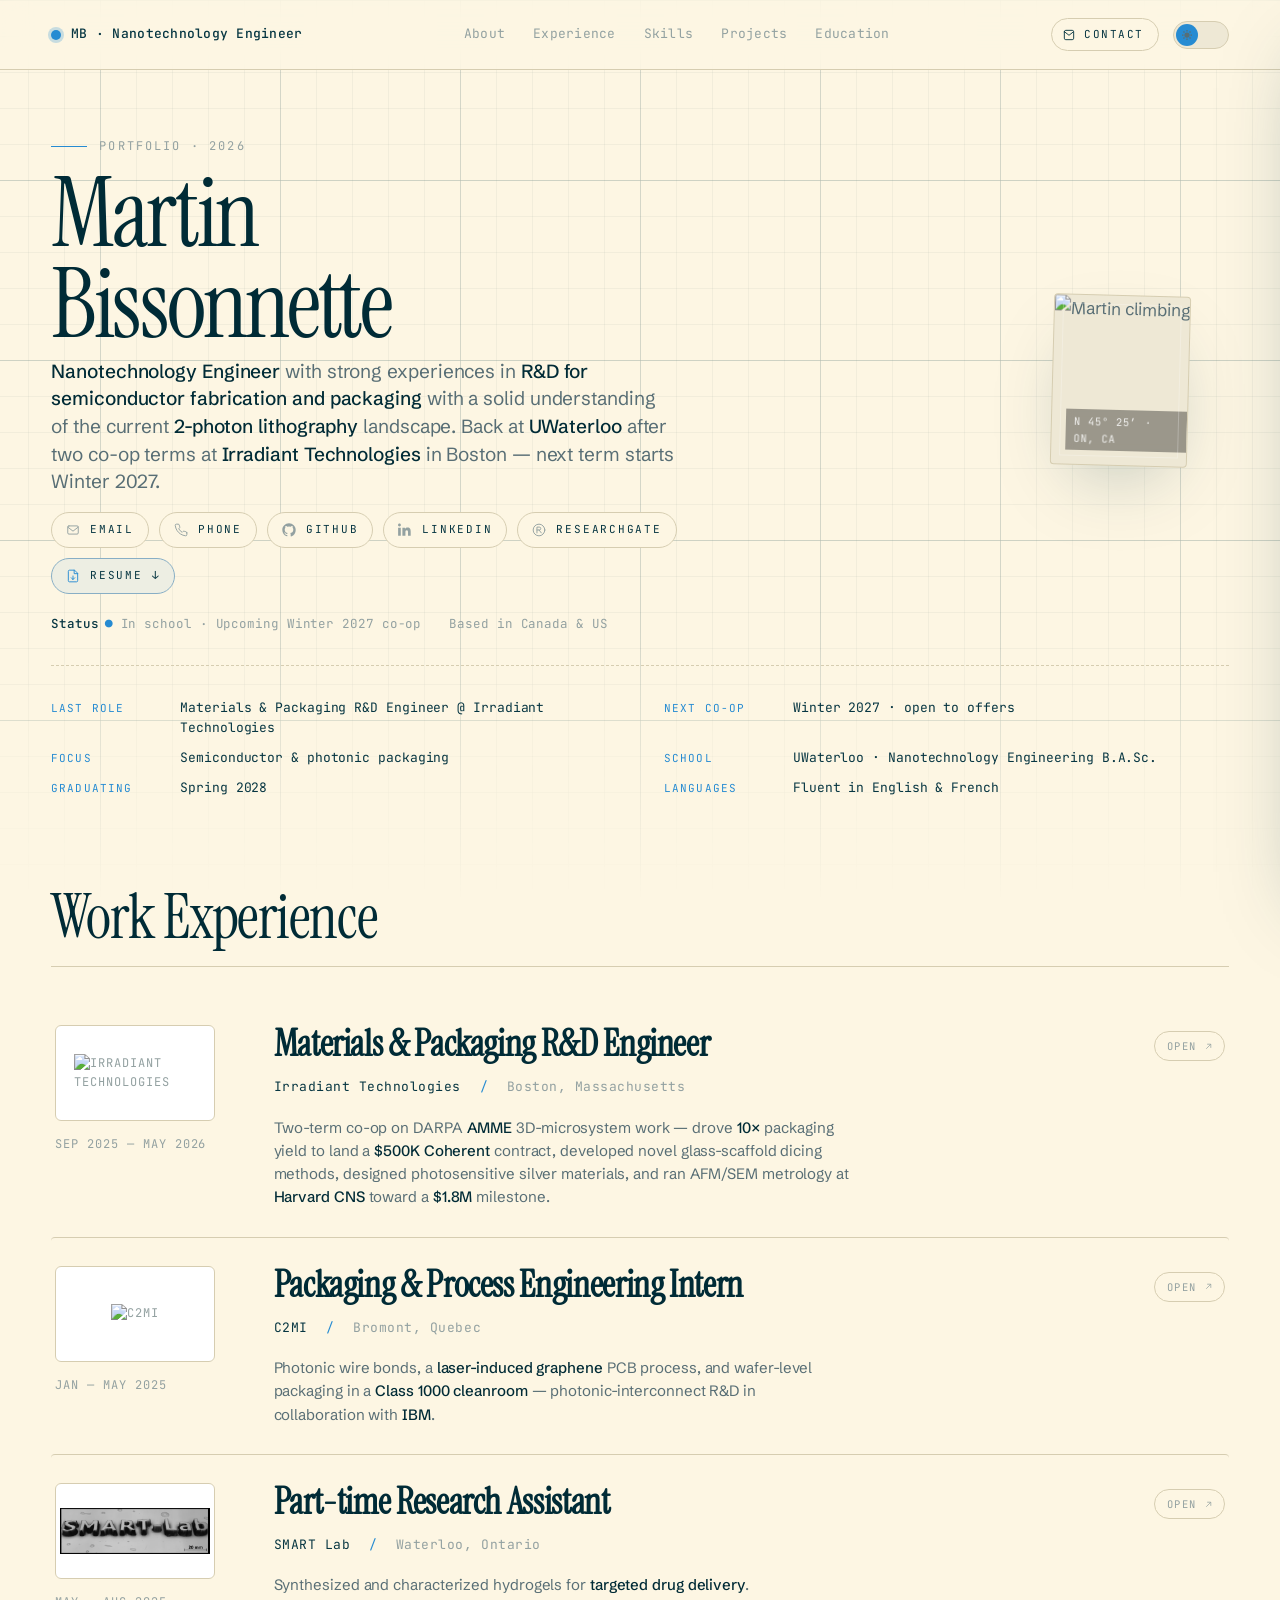
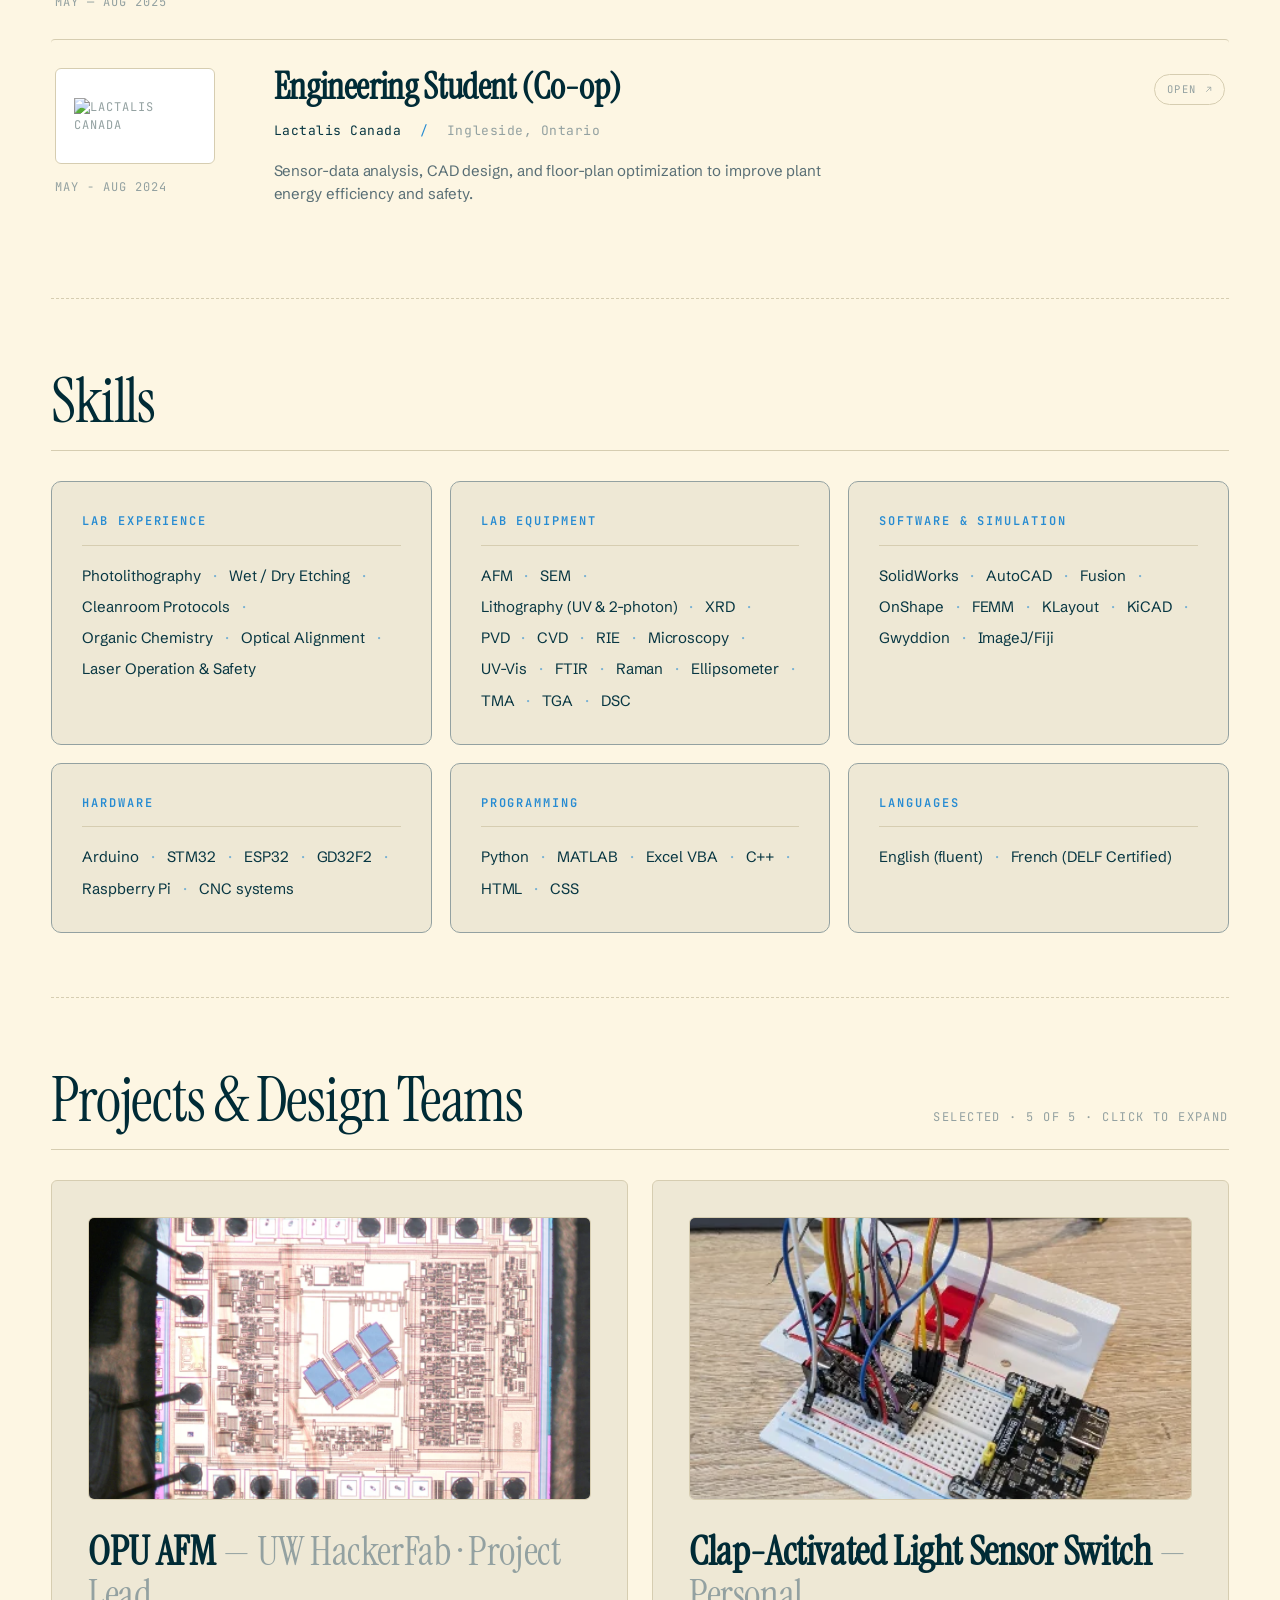
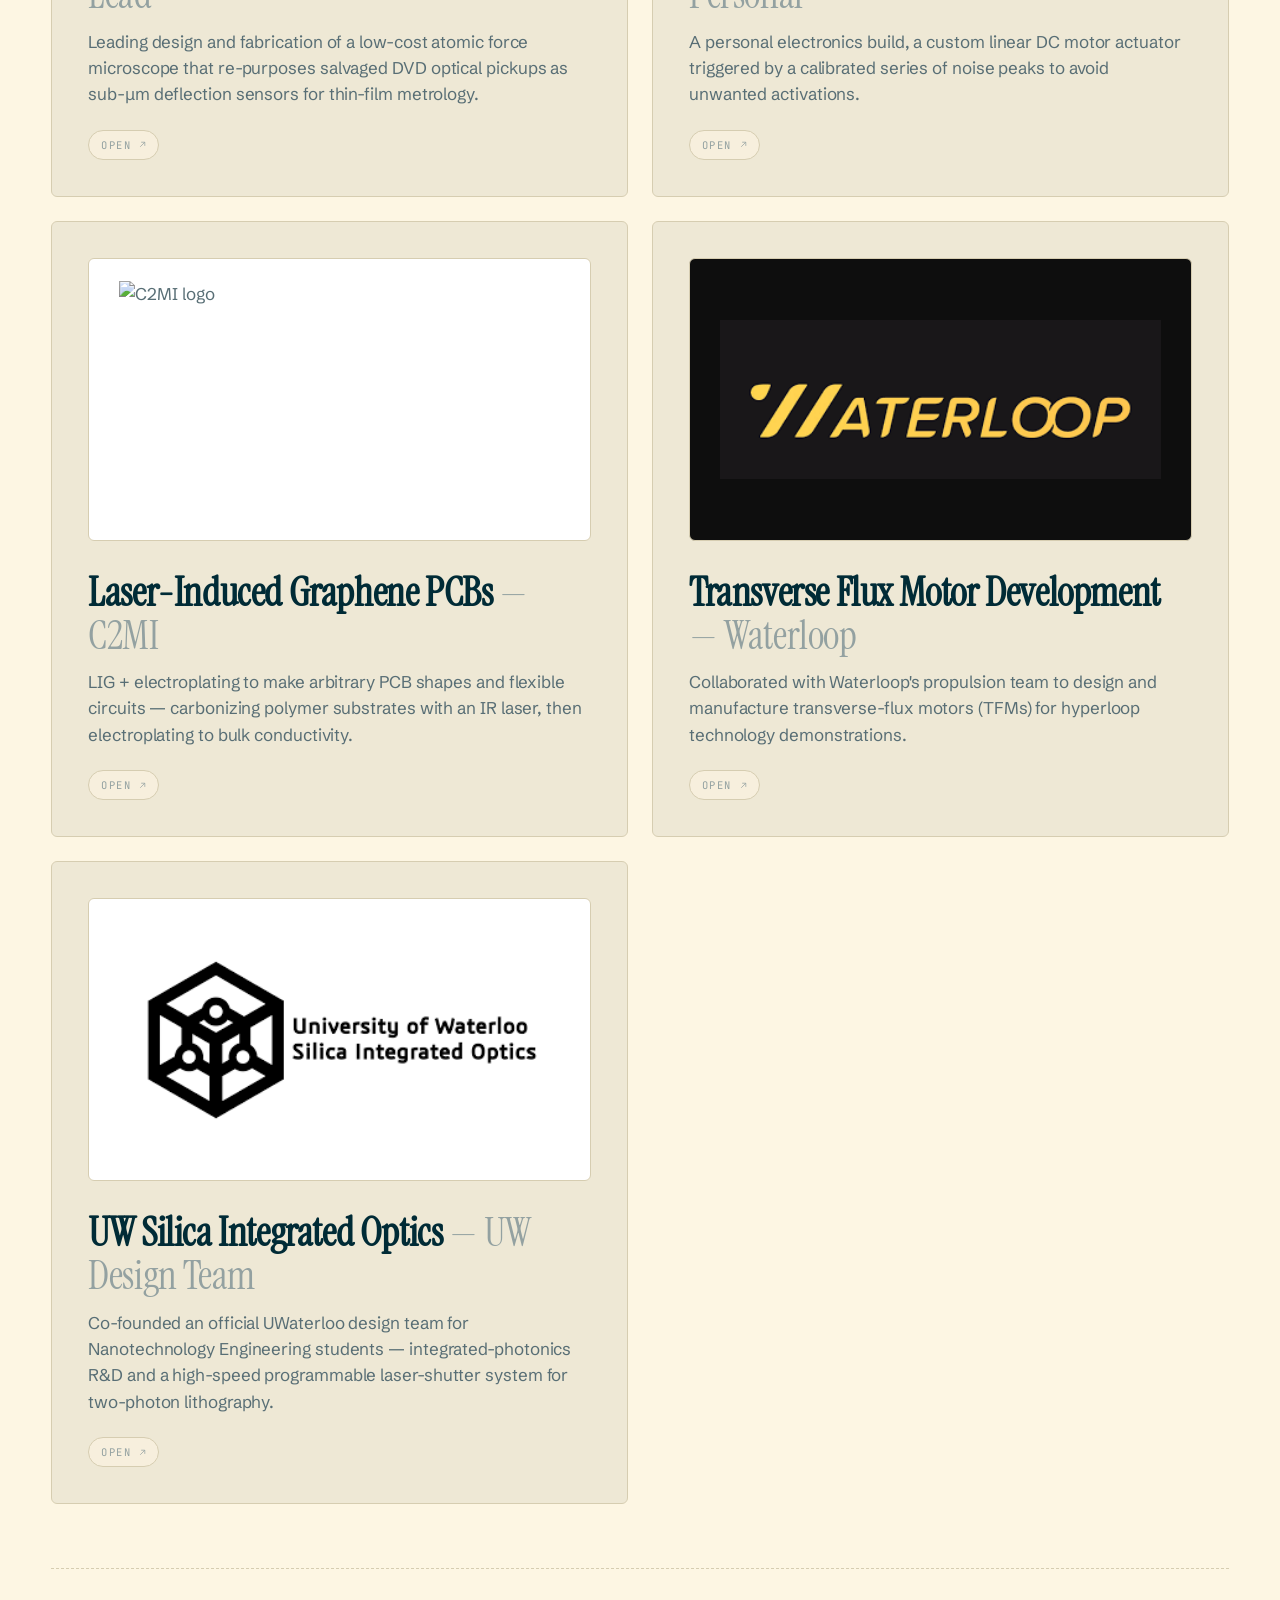
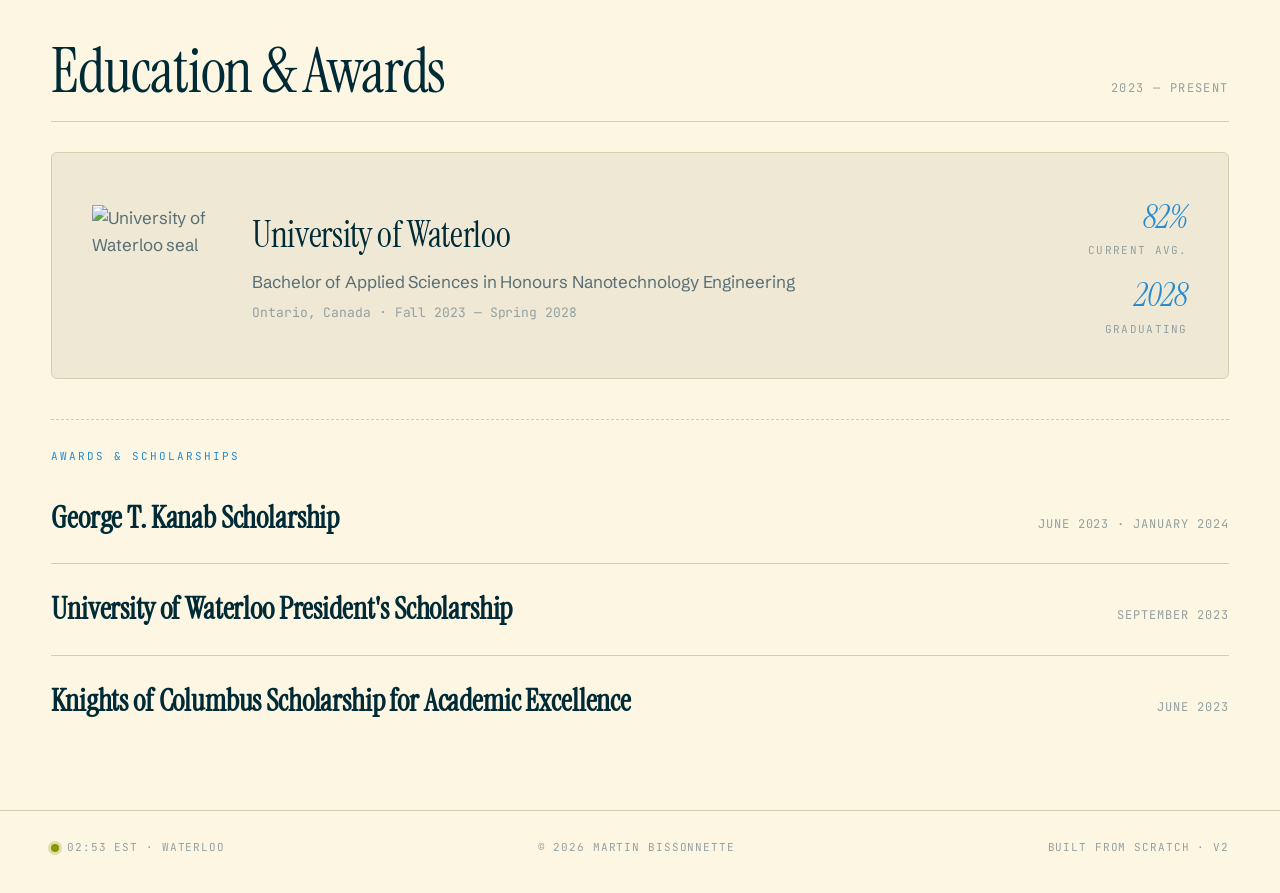
==== commit 97fb870c: "Testing out claude code, fixed alot of small errors with images and contact section" ====
--- a/index.html
+++ b/index.html
@@ -59,23 +59,23 @@
           <span class="dot" aria-hidden="true"></span>
           <span>Get in touch</span>
         </div>
-        <a class="contact-menu__item" role="menuitem" href="/cdn-cgi/l/email-protection#1e737f6c6a6773747c776d6d5e79737f7772307d7173">
+        <a class="contact-menu__item" role="menuitem" href="mailto:martymjbiss@gmail.com">
           <span class="contact-menu__icon" aria-hidden="true">
             <svg viewBox="0 0 24 24" fill="none" stroke="currentColor" stroke-width="1.6" stroke-linecap="round" stroke-linejoin="round"><rect x="3" y="5" width="18" height="14" rx="2"/><path d="m3 7 9 7 9-7"/></svg>
           </span>
           <span class="contact-menu__txt">
             <span class="contact-menu__k">Personal</span>
-            <span class="contact-menu__v"><span class="__cf_email__" data-cfemail="91fcf0e3e5e8fcfbf3f8e2e2d1f6fcf0f8fdbff2fefc">[email&#160;protected]</span></span>
+            <span class="contact-menu__v">martymjbiss@gmail.com</span>
           </span>
           <span class="contact-menu__arrow" aria-hidden="true">↗</span>
         </a>
-        <a class="contact-menu__item" role="menuitem" href="/cdn-cgi/l/email-protection#c0adf2a2a9b3b3afae80b5b7a1b4a5b2acafafeea3a1">
+        <a class="contact-menu__item" role="menuitem" href="mailto:m2bisson@uwaterloo.ca">
           <span class="contact-menu__icon" aria-hidden="true">
             <svg viewBox="0 0 24 24" fill="none" stroke="currentColor" stroke-width="1.6" stroke-linecap="round" stroke-linejoin="round"><path d="M22 10v6a2 2 0 0 1-1.106 1.789l-7 3.5a2 2 0 0 1-1.788 0l-7-3.5A2 2 0 0 1 4 16v-6"/><path d="m2 9 10-5 10 5-10 5z"/><path d="M6 12v5c0 .53.51 1 1 1l5 1 5-1c.49 0 1-.47 1-1v-5"/></svg>
           </span>
           <span class="contact-menu__txt">
             <span class="contact-menu__k">School</span>
-            <span class="contact-menu__v"><span class="__cf_email__" data-cfemail="761b44141f05051918360301170213041a1919581517">[email&#160;protected]</span></span>
+            <span class="contact-menu__v">m2bisson@uwaterloo.ca</span>
           </span>
           <span class="contact-menu__arrow" aria-hidden="true">↗</span>
         </a>
@@ -111,14 +111,15 @@
       <div class="hero__eyebrow">Portfolio · 2026</div>
       <h1 class="hero__name">Martin<br/>Bissonnette</h1>
       <p class="hero__sub">
-        <strong>Nanotechnology Engineer</strong> working at the intersection of
-        <em>semiconductor packaging</em>, <em>photonic interconnects</em>, and
-        <em>two-photon lithography</em>. Back at <strong>UWaterloo</strong> after a
-        co-op term at <strong>Irradiant Technologies</strong> in Boston — next term
+        <strong>Nanotechnology Engineer</strong> with strong experiences in <strong>R&D for semiconductor 
+        fabrication and packaging</strong> with a solid understanding of the current 
+        <strong>2-photon lithography</strong>
+        landscape. Back at <strong>UWaterloo</strong> after
+        two co-op terms at <strong>Irradiant Technologies</strong> in Boston — next term
         starts Winter 2027.
       </p>
       <div class="hero__contacts">
-        <a class="chip" href="/cdn-cgi/l/email-protection#5d303c2f292430373f342e2e1d3a303c3431733e3230" aria-label="Email">
+        <a class="chip" href="mailto:martymjbiss@gmail.com" aria-label="Email">
           <span class="chip__icon" aria-hidden="true">
             <svg viewBox="0 0 24 24" fill="none" stroke="currentColor" stroke-width="1.6" stroke-linecap="round" stroke-linejoin="round"><rect x="3" y="5" width="18" height="14" rx="2"/><path d="m3 7 9 7 9-7"/></svg>
           </span>
@@ -170,7 +171,7 @@
   <div class="hero__about" id="about">
     <aside class="about__aside">
       <dl>
-        <dt>last role</dt>      <dd>Research Engineer @ Irradiant Technologies</dd>
+        <dt>last role</dt>      <dd>Materials & Packaging R&D Engineer @ Irradiant Technologies</dd>
         <dt>next co-op</dt>     <dd>Winter 2027 · open to offers</dd>
         <dt>focus</dt>          <dd>Semiconductor &amp; photonic packaging</dd>
         <dt>school</dt>         <dd>UWaterloo · Nanotechnology Engineering B.A.Sc.</dd>
@@ -197,39 +198,39 @@
     </div>
 
     <div class="exp">
-      <article class="exp__item" data-expand role="button" tabindex="0" aria-label="Open Research Engineer at Irradiant Technologies">
+      <article class="exp__item" data-expand role="button" tabindex="0" aria-label="Materials & Packaging Engineer at Irradiant Technologies">
         <div class="exp__when">
           <div class="exp__logo exp__logo--irradiant">
             <img src="https://martin-bissonnette.github.io/Portfolio-Website/images/irradiant_logo.png" alt="Irradiant Technologies" />
           </div>
-          <div class="exp__when-date">SEP 2025 — APR 2026</div>
+          <div class="exp__when-date">SEP 2025 — MAY 2026</div>
         </div>
         <div class="exp__brief">
-          <h3 class="exp__role">Materials &amp; Packaging Engineer</h3>
+          <h3 class="exp__role">Materials & Packaging R&D Engineer</h3>
           <p class="exp__company">Irradiant Technologies <span class="sep">/</span> <span class="loc">Boston, Massachusetts</span></p>
-          <p class="exp__summary">Materials &amp; Packaging Engineer on DARPA <strong>AMME</strong> 3D-microsystem work — supported proposals securing <strong>$4M+</strong> in awards and a <strong>$1.8M</strong> Harvard-CNS-validated milestone, drove <strong>10×</strong> packaging yield, and helped land a <strong>$500K Coherent</strong> contract.</p>
+          <p class="exp__summary">Two-term co-op on DARPA <strong>AMME</strong> 3D-microsystem work — drove <strong>10×</strong> packaging yield to land a <strong>$500K Coherent</strong> contract, developed novel glass-scaffold dicing methods, designed photosensitive silver materials, and ran AFM/SEM metrology at <strong>Harvard CNS</strong> toward a <strong>$1.8M</strong> milestone.</p>
         </div>
         <span class="exp__cue" aria-hidden="true"><span>Open</span><svg viewBox="0 0 24 24" fill="none" stroke="currentColor" stroke-width="1.6"><path d="M7 17L17 7M9 7h8v8"/></svg></span>
         <template class="exp__details">
           <div class="exp__stats">
             <div class="exp__stat"><b>$4M+</b><span>DARPA AMME awards</span></div>
-            <div class="exp__stat"><b>$1.8M</b><span>milestone payment</span></div>
+            <div class="exp__stat"><b>$1.8M</b><span>Harvard CNS milestone</span></div>
             <div class="exp__stat"><b>$500K</b><span>Coherent contract</span></div>
             <div class="exp__stat"><b>10×</b><span>yield &amp; throughput</span></div>
           </div>
           <ul class="exp__bullets">
             <li>Developed <strong>semiconductor packaging</strong> methods for proprietary nano-porous scaffold materials — improving quality, yield &amp; throughput <strong>10×</strong> and enabling a <strong>$500K Coherent contract</strong>.</li>
+            <li>Developed novel <strong>dicing methods</strong> that preserved the optical clarity of the porous-glass scaffold materials — enabling <strong>three-dimensional optical paths</strong> and reducing optical losses.</li>
             <li>Advanced the development of high-fidelity <strong>3D micro-electronic systems</strong> under DARPA's <strong>AMME program</strong>, supporting proposals that secured <strong>over $4M</strong> in contract awards.</li>
+            <li>Assisted in the design and validation of an <strong>optical measurement system</strong> for insertion loss &amp; beam quality of printed photonic waveguides, enabling data-driven optimization of print geometry and process conditions.</li>
+            <li>Designed and produced <strong>photosensitive silver-reduction materials</strong> for multi-photon 3D lithography — optimizing for conductivity, surface quality, and sub-micron resolution.</li>
             <li>Conducted <strong>AFM &amp; SEM</strong> measurement cycles at <strong>Harvard CNS</strong> (Trained User) that directly contributed to a <strong>$1.8M milestone payment</strong> and multiple customer developments; processed data in Gwyddion &amp; Fiji.</li>
-            <li>Designed and produced <strong>photosensitive silver-reduction materials</strong> for multi-photon 3D lithography — optimizing for conductivity, surface quality, and sub-micron resolution.</li>
-            <li>Implemented a <strong>multi-FOV stitching feature</strong> for the point-scan lithography system, enabling large-scale conductive prints at nanoscale resolution — used to create micro-electronic and <strong>GHz RF structures</strong> for DARPA grant proposals.</li>
-            <li>Assisted in the design and validation of an <strong>optical measurement system</strong> for insertion loss &amp; beam quality of printed photonic waveguides, enabling data-driven optimization of print geometry and process conditions.</li>
+            <li>Implemented a <strong>multi-FOV stitching feature</strong> for the point-scan lithography system, enabling large-scale conductive prints at nanoscale resolution — used to create micro-electronic and <strong>GHz RF structures</strong>.</li>
             <li>Co-led automation of post-processing with an <strong>Opentrons OT-2</strong> — custom 3D-printed fixtures and reagent-compatibility validation that cut experimental turnaround from a week to ~3 days; now used company-wide.</li>
-            <li>Researched and proposed a <strong>low-cost UV dicing</strong> process for the brittle nanoporous-glass scaffold — now Irradiant's <strong>standard operating procedure</strong> for precision cutting.</li>
             <li>Co-authored a low-cost open-access <strong>two-photon lithography</strong> system for academic research (ResearchGate).</li>
           </ul>
           <div class="exp__tags">
-            <span>DARPA AMME</span><span>AFM</span><span>SEM</span><span>Harvard CNS</span><span>Point-scan DLW</span><span>Stitching</span><span>Silver materials</span><span>GHz RF</span><span>Photonic waveguides</span><span>Opentrons</span><span>UV dicing</span><span>Gwyddion</span><span>Fiji</span>
+            <span>DARPA AMME</span><span>Packaging</span><span>Dicing</span><span>Photonic waveguides</span><span>Optical metrology</span><span>Coherent contract</span><span>AFM</span><span>SEM</span><span>Harvard CNS</span><span>Point-scan DLW</span><span>Stitching</span><span>Silver materials</span><span>GHz RF</span><span>Opentrons</span><span>Gwyddion</span><span>Fiji</span>
           </div>
 
           <div class="exp__ref-block">
@@ -296,7 +297,7 @@
         </template>
       </article>
 
-      <article class="exp__item" data-expand role="button" tabindex="0" aria-label="Open Assembly Process Intern at C2MI">
+      <article class="exp__item" data-expand role="button" tabindex="0" aria-label="Open Packaging &amp; Process Engineering Intern at C2MI">
         <div class="exp__when">
           <div class="exp__logo exp__logo--c2mi">
             <img src="https://martin-bissonnette.github.io/Portfolio-Website/images/c2mi_logo.png" alt="C2MI" />
@@ -304,7 +305,7 @@
           <div class="exp__when-date">Jan — May 2025</div>
         </div>
         <div class="exp__brief">
-          <h3 class="exp__role">Assembly Process Intern</h3>
+          <h3 class="exp__role">Packaging &amp; Process Engineering Intern</h3>
           <p class="exp__company">C2MI <span class="sep">/</span> <span class="loc">Bromont, Quebec</span></p>
           <p class="exp__summary">Photonic wire bonds, a <strong>laser-induced graphene</strong> PCB process, and wafer-level packaging in a <strong>Class 1000 cleanroom</strong> — photonic-interconnect R&amp;D in collaboration with <strong>IBM</strong>.</p>
         </div>
@@ -315,10 +316,12 @@
             <li>R&amp;D on <strong>photonic wire bonds</strong> as an alternative photonic-interconnect method in collaboration with <strong>IBM</strong>; designed a photonic waveguide chip in <strong>KLayout</strong> to test insertion losses of optical interconnects.</li>
             <li>Developed a <strong>laser-induced graphene (LIG)</strong> process for PCB manufacturing — enabling flexible, high-conductivity electroplating on <strong>sub-mm traces</strong> comparable to bulk electrodes.</li>
             <li>Documented and tested a <strong>wafer-level packaging</strong> method to embed chips into remolded wafers, enabling further processing and higher package density.</li>
+            <li>Optimized wafer-level packaging for delicate materials (<strong>InP</strong>), enabling backside grinding with increased yield.</li>
             <li>Characterized materials &amp; assembly quality via microscopy, spectroscopy, and electro-mechanical analysis.</li>
+            <li>Worked with several different semiconductor types including Si, SiO2, Borosilicate, GaN and even extremely brittle InP for processes such as several forms of dicing, CMP, wafer & die packaging.</li>
           </ul>
           <div class="exp__tags">
-            <span>Cleanroom</span><span>Photonic wire bonds</span><span>KLayout</span><span>LIG</span><span>Wafer-level packaging</span><span>IBM collab</span>
+            <span>Cleanroom</span><span>Photonic wire bonds</span><span>KLayout</span><span>LIG</span><span>Wafer-level packaging</span><span>InP</span><span>IBM collab</span>
           </div>
 
           <div class="exp__ref-block">
@@ -360,7 +363,7 @@
       <article class="exp__item" data-expand role="button" tabindex="0" aria-label="Open Part-time Research Assistant at SMART Lab">
         <div class="exp__when">
           <div class="exp__logo exp__logo--smart">
-            <span class="exp__logo-mark">SMART<span> Lab</span></span>
+            <img src="images/smart_lab2_1.png" alt="SMART Lab" />
           </div>
           <div class="exp__when-date">May — Aug 2025</div>
         </div>
@@ -445,7 +448,7 @@
       <div class="skill-cat">
         <h3>Lab Equipment</h3>
         <ul>
-          <li>AFM</li><li>SEM</li><li>2-Photon DLW</li><li>XRD</li><li>PECVD</li><li>RIE</li>
+          <li>AFM</li><li>SEM</li><li>Lithography (UV &amp; 2-photon)</li><li>XRD</li><li>PVD</li><li>CVD</li><li>RIE</li>
           <li>Microscopy</li><li>UV-Vis</li><li>FTIR</li><li>Raman</li><li>Ellipsometer</li>
           <li>TMA</li><li>TGA</li><li>DSC</li>
         </ul>
@@ -453,7 +456,7 @@
       <div class="skill-cat">
         <h3>Software &amp; Simulation</h3>
         <ul>
-          <li>SolidWorks</li><li>AutoCAD</li><li>Fusion</li><li>FEMM</li>
+          <li>SolidWorks</li><li>AutoCAD</li><li>Fusion</li><li>OnShape</li><li>FEMM</li>
           <li>KLayout</li><li>KiCAD</li><li>Gwyddion</li><li>ImageJ/Fiji</li>
         </ul>
       </div>
@@ -492,10 +495,11 @@
     <div class="projects">
       <article class="project" data-expand role="button" tabindex="0" aria-label="Open OPU AFM for UW HackerFab">
         <div class="project__thumb"><img src="media/opu_pdic_chip.webp" alt="PDIC chip die under optical microscope" loading="lazy" /></div>
-        <h3 class="project__title">OPU AFM <span class="project__affil">— UW HackerFab</span></h3>
+        <h3 class="project__title">OPU AFM <span class="project__affil">— UW HackerFab · Project Lead</span></h3>
         <p class="project__desc">
-          An in-progress atomic force microscope built from an optical pickup unit (OPU),
-          for the UW HackerFab.
+          Leading design and fabrication of a low-cost atomic force microscope that
+          re-purposes salvaged DVD optical pickups as sub-µm deflection sensors for
+          thin-film metrology.
         </p>
         <span class="project__cue" aria-hidden="true"><span>Open</span><svg viewBox="0 0 24 24" fill="none" stroke="currentColor" stroke-width="1.6"><path d="M7 17L17 7M9 7h8v8"/></svg></span>
         <template class="project__details">
@@ -505,12 +509,18 @@
           </figure>
 
           <p class="slideout__section-label">Overview</p>
-          <p class="slideout__para">An in-progress project for UW HackerFab: building an atomic force microscope (AFM) around a low-cost optical pickup unit (OPU) out of a salvaged DVD player as the sensing core.</p>
+          <p class="slideout__para">Leading design and fabrication of an atomic force microscope (AFM) for UW HackerFab, built around a low-cost optical pickup unit (OPU) salvaged from a DVD player, re-purposed as a <strong>sub-µm deflection sensor</strong> for thin-film metrology.</p>
+
+          <p class="slideout__section-label">Current Work</p>
+          <ul class="exp__bullets">
+            <li>Fabricating a <strong>piezo-based AFM scanning stage</strong> adapted from a published design.</li>
+            <li>Contributing to process design and fabrication of test structures, with UW HackerFab's first <strong>MOSCAPs</strong> currently underway.</li>
+          </ul>
 
           <p class="slideout__note">More images to come as the build progresses.</p>
 
           <div class="project__tags">
-            <span>AFM</span><span>OPU</span><span>Metrology</span><span>HackerFab</span><span>In progress</span>
+            <span>AFM</span><span>OPU</span><span>Metrology</span><span>HackerFab</span><span>Piezo stage</span><span>MOSCAPs</span><span>Project lead</span><span>In progress</span>
           </div>
         </template>
       </article>
@@ -837,6 +847,6 @@
   </div>
 </aside>
 
-<script data-cfasync="false" src="/cdn-cgi/scripts/5c5dd728/cloudflare-static/email-decode.min.js"></script><script src="script.js"></script>
+<script src="script.js"></script>
 </body>
 </html>
--- a/styles.css
+++ b/styles.css
@@ -33,6 +33,7 @@
   --shadow-lg: 0 30px 80px -30px rgba(7, 54, 66, 0.35);
 
   --pattern-stroke: rgba(7, 54, 66, 0.10);
+  --pattern-major:  rgba(7, 54, 66, 0.20);
   --pattern-trace:  rgba(38, 139, 210, 0.18);
   --pattern-pulse:  rgba(203, 75, 22, 0.55);
 }
@@ -65,6 +66,7 @@
   --shadow-lg: 0 30px 80px -30px rgba(0,0,0,0.8);
 
   --pattern-stroke: rgba(212, 212, 212, 0.08);
+  --pattern-major:  rgba(212, 212, 212, 0.16);
   --pattern-trace:  rgba(86, 156, 214, 0.28);
   --pattern-pulse:  rgba(220, 220, 170, 0.85);
 }
@@ -80,9 +82,9 @@
 /* ---------- DENSITY TWEAK ---------- */
 :root,
 [data-density="airy"] {
-  --pad-section: clamp(72px, 8.5vw, 130px);
-  --pad-block: 44px;
-  --gap-row: 64px;
+  --pad-section: clamp(44px, 5vw, 76px);
+  --pad-block: 30px;
+  --gap-row: 56px;
 }
 [data-density="compact"] {
   --pad-section: clamp(44px, 5.5vw, 76px);
@@ -117,34 +119,20 @@
 .italic { font-style: italic; }
 .muted { color: var(--muted); }
 
-/* ---------- BACKGROUND: WAFER / IC LATTICE ---------- */
+/* ---------- BACKGROUND: GRAPH PAPER ---------- */
 .bg-wafer {
   position: fixed;
   inset: 0;
   z-index: 0;
   pointer-events: none;
-  opacity: 0.9;
-  mask-image: radial-gradient(ellipse 110% 80% at 50% 30%, #000 40%, transparent 95%);
-  -webkit-mask-image: radial-gradient(ellipse 110% 80% at 50% 30%, #000 40%, transparent 95%);
+  opacity: 1;
+  mask-image: linear-gradient(to bottom, #000 0%, #000 70%, transparent 100%);
+  -webkit-mask-image: linear-gradient(to bottom, #000 0%, #000 70%, transparent 100%);
 }
 .bg-wafer svg { width: 100%; height: 100%; }
 .bg-wafer .stroke { stroke: var(--pattern-stroke); fill: none; }
-.bg-wafer .trace  { stroke: var(--pattern-trace);  fill: none; }
-.bg-wafer .pad    { fill: var(--pattern-trace); }
-.bg-wafer .die    { stroke: var(--pattern-stroke); fill: none; }
-.bg-wafer .pulse  { stroke: var(--pattern-pulse); fill: none; stroke-dasharray: 8 200; }
-
-@keyframes pulse-flow {
-  from { stroke-dashoffset: 0; }
-  to   { stroke-dashoffset: -800; }
-}
-.bg-wafer .pulse { animation: pulse-flow 14s linear infinite; }
-.bg-wafer .pulse.b { animation-duration: 22s; animation-direction: reverse; }
-.bg-wafer .pulse.c { animation-duration: 18s; animation-delay: -6s; }
-
-@media (prefers-reduced-motion: reduce) {
-  .bg-wafer .pulse { animation: none; }
-}
+.bg-wafer .stroke-major { stroke: var(--pattern-major); fill: none; }
+
 /* ---------- LAYOUT ---------- */
 .page {
   position: relative;
@@ -374,7 +362,7 @@
 /* ============================================================
    HERO
    ============================================================ */
-.hero { padding-top: clamp(60px, 9vw, 120px); padding-bottom: 40px; }
+.hero { padding-top: clamp(32px, 4.5vw, 60px); padding-bottom: 16px; }
 .hero__row {
   display: grid;
   grid-template-columns: minmax(0, 1.4fr) minmax(0, 1fr);
@@ -395,23 +383,23 @@
 .hero__name {
   font-family: "Instrument Serif", serif;
   font-weight: 400;
-  font-size: clamp(64px, 11.5vw, 188px);
-  line-height: 0.92;
+  font-size: clamp(44px, 7.5vw, 112px);
+  line-height: 0.94;
   letter-spacing: -0.03em;
   color: var(--fg-em);
-  margin: 22px 0 10px;
+  margin: 14px 0 8px;
 }
 .hero__name .em { font-style: italic; color: var(--accent); }
 .hero__sub {
-  font-size: clamp(20px, 2.1vw, 28px);
+  font-size: clamp(15px, 1.5vw, 19px);
   color: var(--fg);
-  max-width: 56ch;
+  max-width: 52ch;
   margin: 0;
-  line-height: 1.35;
+  line-height: 1.45;
 }
 .hero__sub strong { color: var(--fg-em); font-weight: 500; }
 .hero__meta {
-  margin-top: 36px;
+  margin-top: 20px;
   display: flex;
   flex-wrap: wrap;
   gap: 10px 28px;
@@ -426,9 +414,21 @@
 }
 .hero__meta .kv .dot { color: var(--accent); }
 
+/* merged about block inside the hero */
+.hero__about {
+  margin-top: clamp(20px, 2.6vw, 32px);
+  padding-top: clamp(20px, 2.6vw, 32px);
+  border-top: 1px dashed var(--line-soft);
+}
+.hero__about .about__aside { border-left: none; padding-left: 0; }
+.hero__about .about__aside dl {
+  grid-template-columns: max-content minmax(0, 1fr) max-content minmax(0, 1fr);
+  column-gap: 48px;
+}
+
 /* hero contact chips */
 .hero__contacts {
-  margin-top: 28px;
+  margin-top: 16px;
   display: flex;
   flex-wrap: wrap;
   gap: 10px;
@@ -483,6 +483,8 @@
 .hero__photo {
   position: relative;
   aspect-ratio: 4 / 5;
+  max-width: 290px;
+  justify-self: end;
   border-radius: 4px;
   overflow: hidden;
   background: var(--bg-2);
@@ -613,22 +615,23 @@
 .about__grid {
   display: grid;
   grid-template-columns: minmax(0, 2fr) minmax(0, 1fr);
-  gap: clamp(40px, 6vw, 100px);
+  gap: clamp(32px, 4vw, 64px);
   align-items: start;
 }
 .about__lede {
   font-family: "Instrument Serif", serif;
-  font-size: clamp(28px, 3.4vw, 44px);
-  line-height: 1.18;
+  font-size: clamp(20px, 2.1vw, 28px);
+  line-height: 1.22;
   color: var(--fg-em);
   letter-spacing: -0.015em;
-  margin: 0 0 28px;
+  margin: 0 0 18px;
   text-wrap: pretty;
 }
 .about__lede em { color: var(--accent); }
 .about__body p {
-  margin: 0 0 18px;
-  max-width: 60ch;
+  margin: 0 0 14px;
+  max-width: 64ch;
+  font-size: 15px;
 }
 .about__body p:last-child { margin-bottom: 0; }
 .about__aside {
@@ -805,28 +808,8 @@
 .exp__logo--c2mi      { background: #ffffff; }
 .exp__logo--lactalis  { background: #ffffff; }
 [data-theme="dark"] .exp__logo--lactalis img { filter: none; }
-.exp__logo--smart {
-  background: linear-gradient(135deg, color-mix(in oklab, var(--accent) 22%, var(--bg-2)), var(--bg-2));
-  color: var(--fg-em);
-}
-.exp__logo-mark {
-  font-family: "Instrument Serif", serif;
-  font-size: 26px;
-  font-weight: 400;
-  letter-spacing: 0.02em;
-  line-height: 1;
-  color: var(--fg-em);
-  display: inline-flex;
-  align-items: baseline;
-  gap: 4px;
-}
-.exp__logo-mark span {
-  font-family: "JetBrains Mono", monospace;
-  font-size: 11px;
-  letter-spacing: 0.18em;
-  text-transform: uppercase;
-  color: var(--accent);
-}
+.exp__logo--smart     { background: #ffffff; padding: 0; }
+.exp__logo--smart img { object-fit: contain; width: 95%; height: 95%; }
 .exp__role {
   font-family: "Instrument Serif", serif;
   font-size: clamp(24px, 2.8vw, 38px);
@@ -966,7 +949,51 @@
   color: var(--fg-em);
   letter-spacing: -0.01em;
 }
-.project__title em { color: var(--accent); font-style: italic; }
+.project__title em, .project__affil { color: var(--muted); font-style: normal; font-weight: 400; }
+.project__thumb {
+  width: 100%;
+  aspect-ratio: 16 / 9;
+  border-radius: 6px;
+  overflow: hidden;
+  margin-bottom: 22px;
+  border: 1px solid var(--line-soft);
+  background: var(--bg-3);
+  display: block;
+}
+.project__thumb img {
+  width: 100%;
+  height: 100%;
+  object-fit: cover;
+  display: block;
+  transition: transform 0.5s cubic-bezier(.2,.7,.3,1);
+}
+.project:hover .project__thumb img { transform: scale(1.04); }
+.project__thumb--empty {
+  display: grid;
+  place-items: center;
+  background:
+    repeating-linear-gradient(0deg, transparent 0 19px, var(--pattern-stroke) 19px 20px),
+    repeating-linear-gradient(90deg, transparent 0 19px, var(--pattern-stroke) 19px 20px),
+    var(--bg-3);
+}
+.project__thumb-label {
+  font-family: "JetBrains Mono", monospace;
+  font-size: 11px;
+  letter-spacing: 0.1em;
+  text-transform: uppercase;
+  color: var(--muted);
+  padding: 6px 12px;
+  border: 1px solid var(--line-soft);
+  border-radius: 999px;
+  background: var(--bg);
+}
+.project__thumb--logo { background: #ffffff; }
+.project__thumb--logo.is-dark { background: #0e0e0e; }
+.project__thumb--logo img {
+  object-fit: contain;
+  padding: 22px 30px;
+}
+.project:hover .project__thumb--logo img { transform: none; }
 .project__desc {
   margin: 0 0 22px;
   color: var(--fg);
@@ -1039,30 +1066,26 @@
 .skills {
   display: grid;
   grid-template-columns: repeat(3, minmax(0, 1fr));
-  gap: 0;
-  border: 1px solid var(--line-soft);
-  border-radius: 6px;
-  overflow: hidden;
+  gap: 18px;
 }
 .skill-cat {
-  padding: 28px 30px;
-  border-right: 1px solid var(--line-soft);
-  border-bottom: 1px solid var(--line-soft);
-}
-.skill-cat:nth-child(3n) { border-right: none; }
-.skill-cat:nth-last-child(-n+3) { border-bottom: none; }
+  padding: 30px 30px 32px;
+  border: 1.5px solid var(--line);
+  border-radius: 10px;
+  background: var(--bg-2);
+  transition: border-color 0.3s ease, transform 0.4s cubic-bezier(.2,.7,.3,1);
+}
+.skill-cat:hover { border-color: var(--accent); transform: translateY(-3px); }
 .skill-cat h3 {
   font-family: "JetBrains Mono", monospace;
-  font-size: 11px;
-  font-weight: 500;
-  letter-spacing: 0.18em;
-  text-transform: uppercase;
-  color: var(--accent);
-  margin: 0 0 14px;
-  display: flex; align-items: baseline; gap: 10px;
-}
-.skill-cat h3 .ix {
-  color: var(--muted);
+  font-size: 12px;
+  font-weight: 600;
+  letter-spacing: 0.16em;
+  text-transform: uppercase;
+  color: var(--accent);
+  margin: 0 0 18px;
+  padding-bottom: 14px;
+  border-bottom: 1.5px solid var(--line-soft);
 }
 .skill-cat ul {
   list-style: none;
@@ -1070,7 +1093,7 @@
   margin: 0;
   display: flex;
   flex-wrap: wrap;
-  gap: 6px 10px;
+  gap: 8px 12px;
 }
 .skill-cat li {
   font-size: 15px;
@@ -1078,8 +1101,9 @@
 }
 .skill-cat li:not(:last-child)::after {
   content: "·";
-  color: var(--muted);
-  margin-left: 10px;
+  color: var(--accent);
+  margin-left: 12px;
+  opacity: 0.6;
 }
 
 /* ============================================================
@@ -1516,14 +1540,11 @@
   .hero__row { grid-template-columns: 1fr; }
   .hero__photo { max-width: 360px; }
   .about__grid { grid-template-columns: 1fr; }
+  .hero__about .about__aside dl { grid-template-columns: max-content 1fr; }
   .about__aside { border-left: none; border-top: 1px solid var(--line-soft); padding-left: 0; padding-top: 24px; }
   .exp__item { grid-template-columns: 1fr; gap: 12px; }
   .projects { grid-template-columns: 1fr; }
   .skills { grid-template-columns: repeat(2, 1fr); }
-  .skill-cat:nth-child(3n) { border-right: 1px solid var(--line-soft); }
-  .skill-cat:nth-child(2n) { border-right: none; }
-  .skill-cat:nth-last-child(-n+3) { border-bottom: 1px solid var(--line-soft); }
-  .skill-cat:nth-last-child(-n+2) { border-bottom: none; }
   .refs { grid-template-columns: 1fr; }
   .edu { grid-template-columns: 80px 1fr; }
   .edu__seal { width: 80px; height: 80px; }
@@ -1532,7 +1553,6 @@
 @media (max-width: 640px) {
   .nav__links { display: none; }
   .skills { grid-template-columns: 1fr; }
-  .skill-cat { border-right: none !important; }
 }
 
 /* ============================================================
@@ -1560,7 +1580,7 @@
 .slideout__panel {
   position: absolute;
   top: 0; right: 0; bottom: 0;
-  width: min(640px, 92vw);
+  width: min(960px, 96vw);
   background: var(--bg);
   border-left: 1px solid var(--line-soft);
   box-shadow: var(--shadow-lg);
@@ -1679,6 +1699,63 @@
 .slideout__body .exp__tags,
 .slideout__body .project__tags { margin-top: 0; margin-bottom: 24px; }
 .slideout__body .project__visual { margin-top: 8px; margin-bottom: 28px; }
+.project__media {
+  display: grid;
+  grid-template-columns: repeat(auto-fit, minmax(180px, 1fr));
+  gap: 12px;
+  margin-bottom: 28px;
+}
+.project__media .project__figure { margin: 0; }
+.slideout__note {
+  font-family: "JetBrains Mono", monospace;
+  font-size: 12px;
+  letter-spacing: 0.04em;
+  color: var(--muted);
+  border-left: 2px solid var(--line-soft);
+  padding: 4px 0 4px 14px;
+  margin: 4px 0 24px;
+}
+.project__video { margin-bottom: 28px; }
+.project__figure {
+  margin: 0 0 28px;
+}
+.project__figure img {
+  width: 100%;
+  display: block;
+  border: 1px solid var(--line-soft);
+  border-radius: 10px;
+  object-fit: cover;
+}
+.project__figure figcaption {
+  font-family: "JetBrains Mono", monospace;
+  font-size: 11px;
+  letter-spacing: 0.04em;
+  color: var(--muted);
+  margin-top: 10px;
+}
+.project__video video {
+  width: 100%;
+  aspect-ratio: 16 / 9;
+  display: block;
+  background: var(--bg-3);
+  border: 1px solid var(--line-soft);
+  border-radius: 10px;
+  object-fit: cover;
+}
+.project__video-cap {
+  font-family: "JetBrains Mono", monospace;
+  font-size: 11px;
+  letter-spacing: 0.04em;
+  color: var(--muted);
+  margin: 10px 0 0;
+}
+.project__video-cap code {
+  background: var(--bg-3);
+  border: 1px solid var(--line-soft);
+  border-radius: 4px;
+  padding: 1px 6px;
+  color: var(--fg-strong);
+}
 .slideout__body .slideout__section-label { margin-top: 4px; }
 .slideout__body .slideout__section-label + .slideout__para,
 .slideout__body .slideout__section-label + .exp__bullets { margin-top: -4px; }
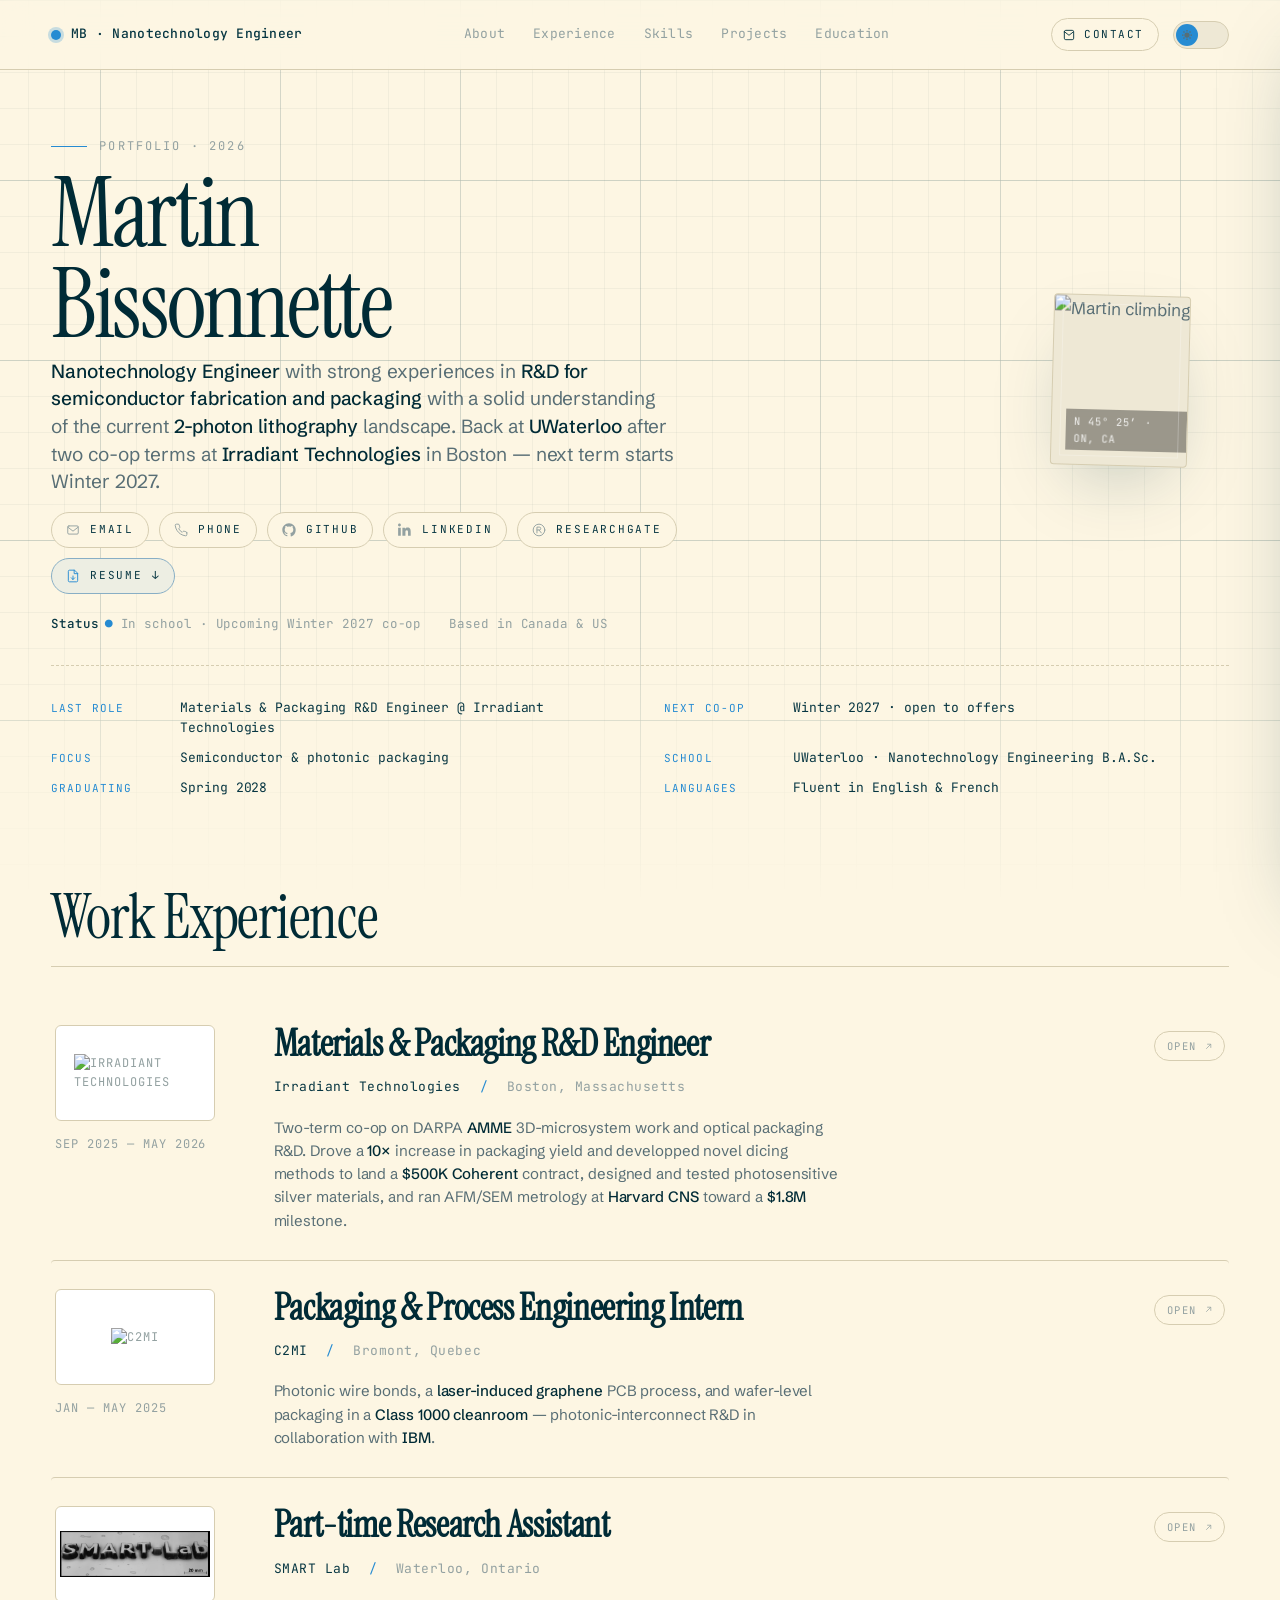
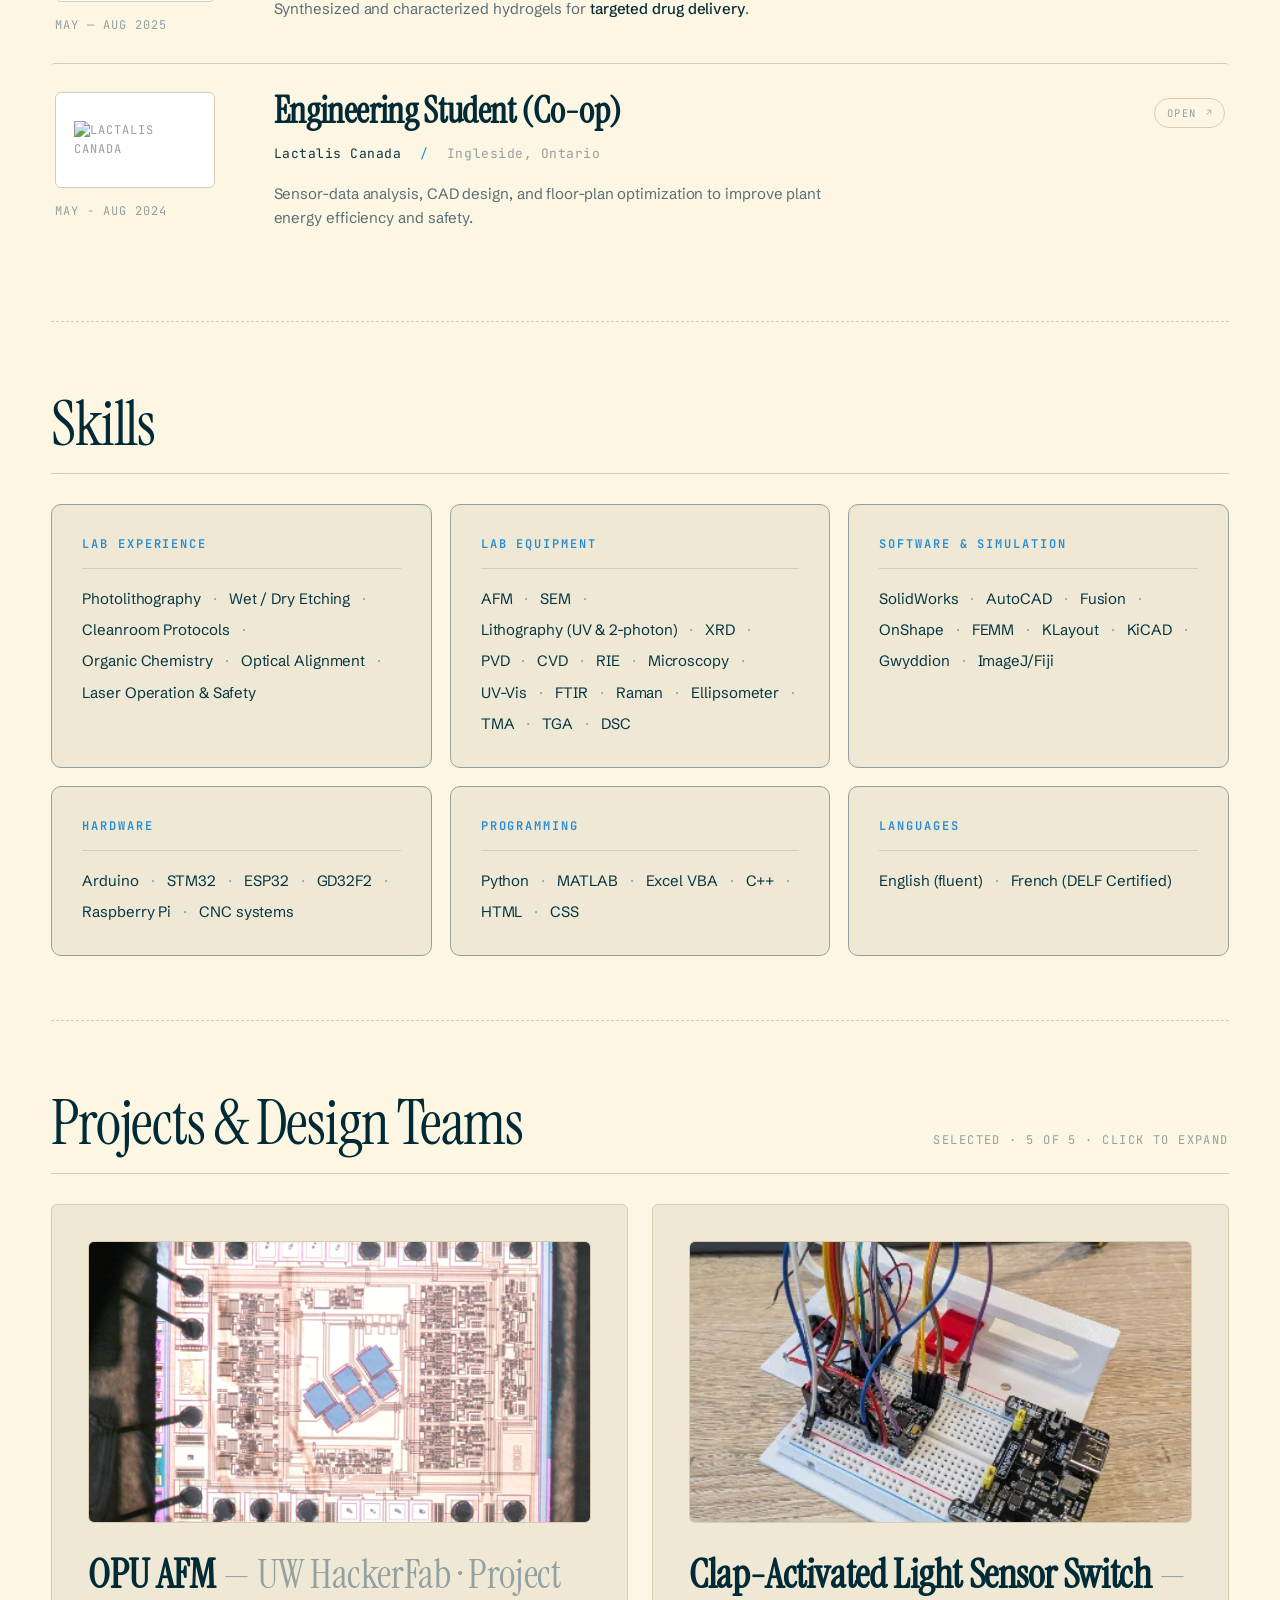
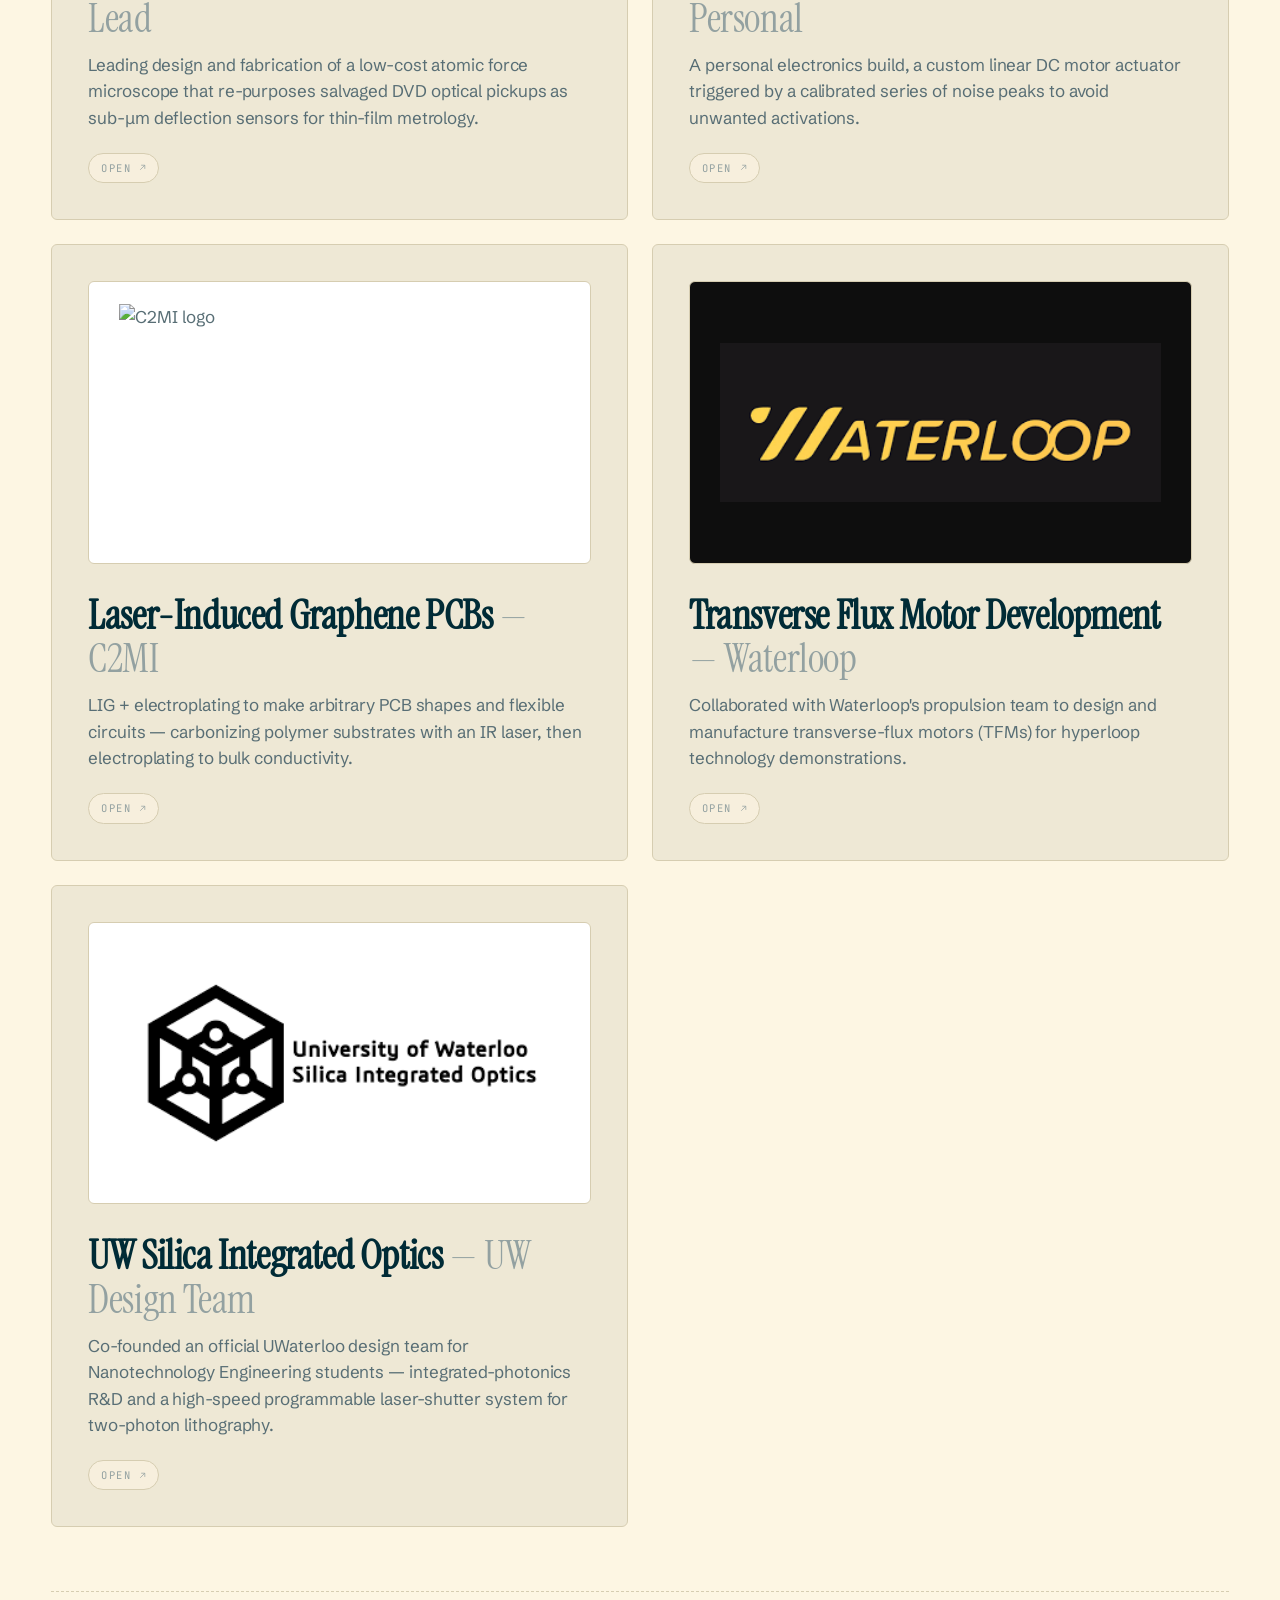
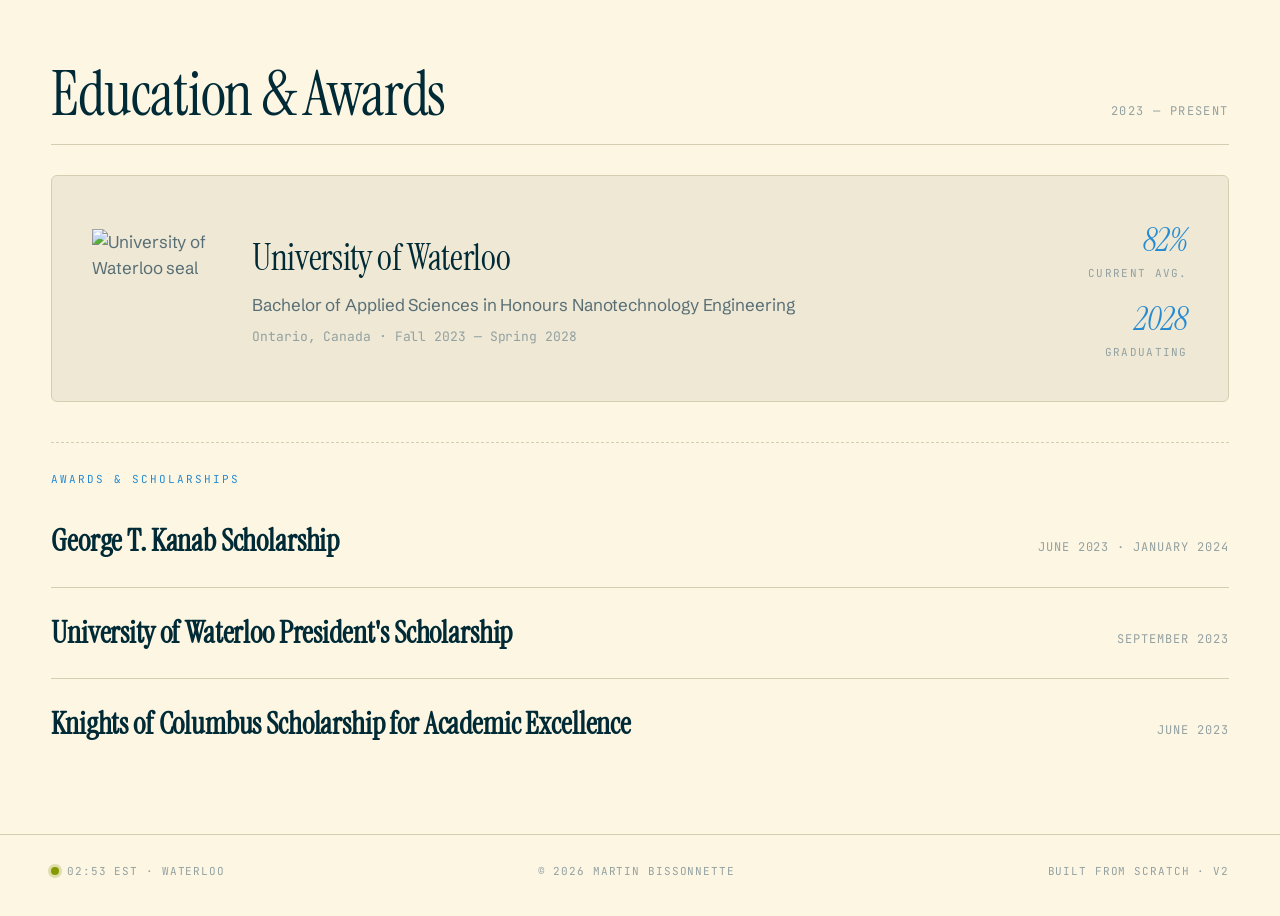
==== commit 3e32d6e0: "fixed errors in job summaries" ====
--- a/index.html
+++ b/index.html
@@ -208,13 +208,16 @@
         <div class="exp__brief">
           <h3 class="exp__role">Materials & Packaging R&D Engineer</h3>
           <p class="exp__company">Irradiant Technologies <span class="sep">/</span> <span class="loc">Boston, Massachusetts</span></p>
-          <p class="exp__summary">Two-term co-op on DARPA <strong>AMME</strong> 3D-microsystem work — drove <strong>10×</strong> packaging yield to land a <strong>$500K Coherent</strong> contract, developed novel glass-scaffold dicing methods, designed photosensitive silver materials, and ran AFM/SEM metrology at <strong>Harvard CNS</strong> toward a <strong>$1.8M</strong> milestone.</p>
+          <p class="exp__summary">Two-term co-op on DARPA <strong>AMME</strong> 3D-microsystem work and optical 
+            packaging R&D. Drove a <strong>10×</strong> increase in packaging yield and developped novel dicing 
+            methods to land a <strong>$500K Coherent</strong> contract, designed and tested photosensitive silver materials, 
+            and ran AFM/SEM metrology at <strong>Harvard CNS</strong> toward a <strong>$1.8M</strong> milestone.</p>
         </div>
         <span class="exp__cue" aria-hidden="true"><span>Open</span><svg viewBox="0 0 24 24" fill="none" stroke="currentColor" stroke-width="1.6"><path d="M7 17L17 7M9 7h8v8"/></svg></span>
         <template class="exp__details">
           <div class="exp__stats">
             <div class="exp__stat"><b>$4M+</b><span>DARPA AMME awards</span></div>
-            <div class="exp__stat"><b>$1.8M</b><span>Harvard CNS milestone</span></div>
+            <div class="exp__stat"><b>$1.8M</b><span>Milestone for Material Charecterization</span></div>
             <div class="exp__stat"><b>$500K</b><span>Coherent contract</span></div>
             <div class="exp__stat"><b>10×</b><span>yield &amp; throughput</span></div>
           </div>
@@ -318,7 +321,7 @@
             <li>Documented and tested a <strong>wafer-level packaging</strong> method to embed chips into remolded wafers, enabling further processing and higher package density.</li>
             <li>Optimized wafer-level packaging for delicate materials (<strong>InP</strong>), enabling backside grinding with increased yield.</li>
             <li>Characterized materials &amp; assembly quality via microscopy, spectroscopy, and electro-mechanical analysis.</li>
-            <li>Worked with several different semiconductor types including Si, SiO2, Borosilicate, GaN and even extremely brittle InP for processes such as several forms of dicing, CMP, wafer & die packaging.</li>
+            <li>Worked with several different wafer & semiconductor types including Si, SiO2, Borosilicate, and even extremely brittle InP for wafer level packaging and die remolding</li>
           </ul>
           <div class="exp__tags">
             <span>Cleanroom</span><span>Photonic wire bonds</span><span>KLayout</span><span>LIG</span><span>Wafer-level packaging</span><span>InP</span><span>IBM collab</span>
